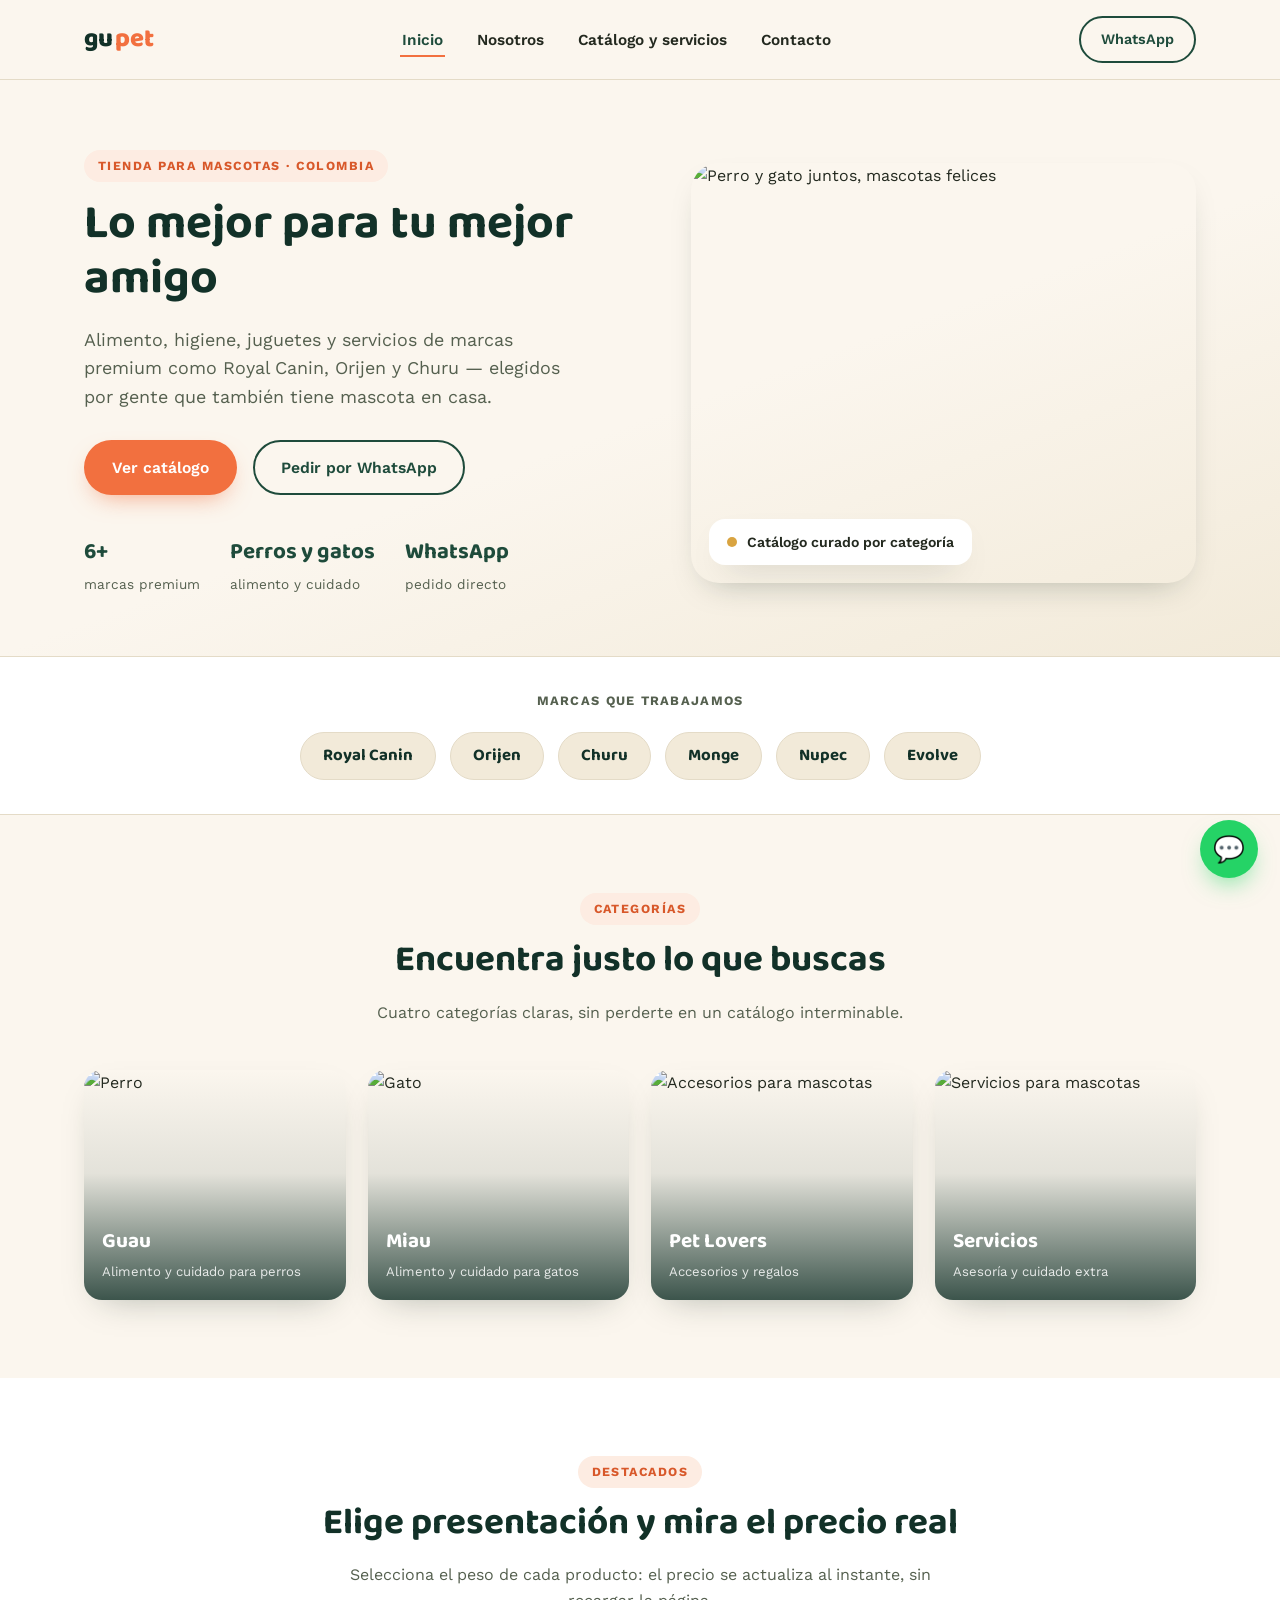
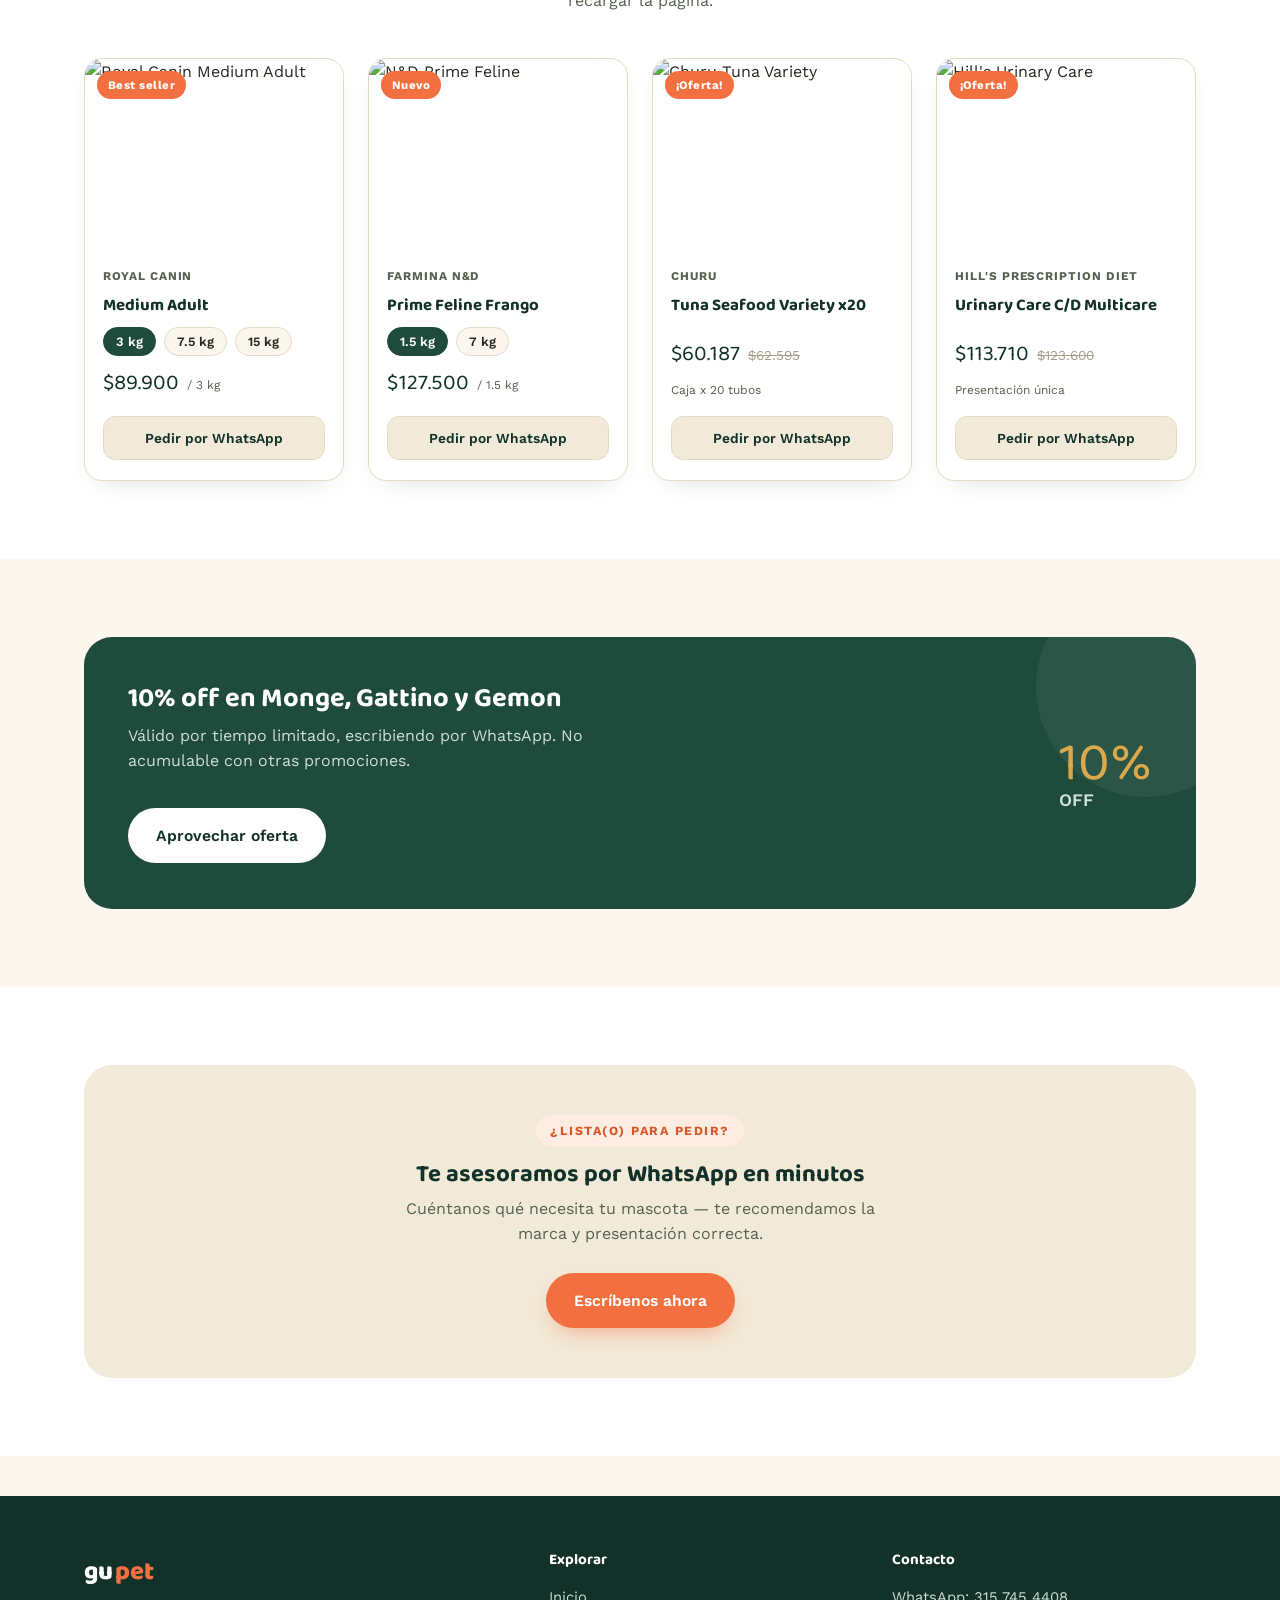
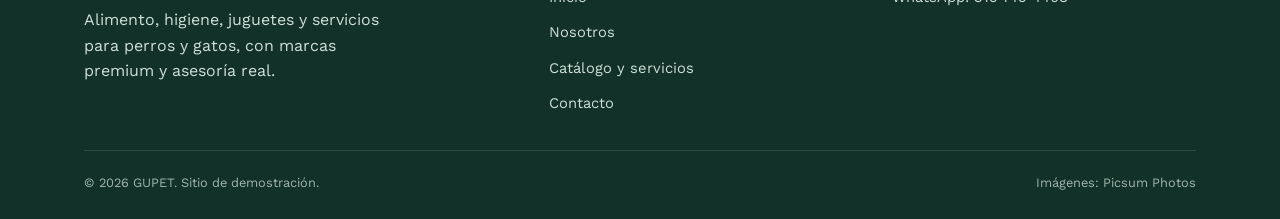
==== index.html @ 74e85d33 "Add GUPET redesign demo site Static HTML/CSS/JS demo showing a proposed redesign: working price/weig" ====
<!DOCTYPE html>
<html lang="es">
<head>
<meta charset="UTF-8">
<meta name="viewport" content="width=device-width, initial-scale=1.0">
<title>GUPET — Todo para tu mascota, bien elegido</title>
<meta name="description" content="GUPET: alimento, higiene, juguetes y servicios para perros y gatos en Colombia. Marcas premium, catálogo curado y atención por WhatsApp.">
<link rel="stylesheet" href="style.css">
</head>
<body>

<header class="site-header">
  <div class="container header-inner">
    <a href="index.html" class="logo">gu<span>pet</span></a>
    <nav class="main-nav">
      <ul>
        <li><a href="index.html" class="active">Inicio</a></li>
        <li><a href="nosotros.html">Nosotros</a></li>
        <li><a href="servicios.html">Catálogo y servicios</a></li>
        <li><a href="contacto.html">Contacto</a></li>
      </ul>
    </nav>
    <div class="header-actions">
      <a href="https://wa.me/573157454408" class="btn btn-outline" target="_blank" rel="noopener">WhatsApp</a>
      <button class="menu-toggle" aria-label="Abrir menú"><span></span><span></span><span></span></button>
    </div>
  </div>
</header>

<section class="hero">
  <div class="container hero-inner">
    <div>
      <span class="eyebrow">Tienda para mascotas · Colombia</span>
      <h1>Lo mejor para tu mejor amigo</h1>
      <p class="lead">Alimento, higiene, juguetes y servicios de marcas premium como Royal Canin, Orijen y Churu — elegidos por gente que también tiene mascota en casa.</p>
      <div class="hero-actions">
        <a href="servicios.html" class="btn btn-primary">Ver catálogo</a>
        <a href="https://wa.me/573157454408" class="btn btn-outline" target="_blank" rel="noopener">Pedir por WhatsApp</a>
      </div>
      <div class="hero-stats">
        <div><strong>6+</strong><span>marcas premium</span></div>
        <div><strong>Perros y gatos</strong><span>alimento y cuidado</span></div>
        <div><strong>WhatsApp</strong><span>pedido directo</span></div>
      </div>
    </div>
    <div class="hero-media">
      <img src="https://picsum.photos/seed/gupet-hero/900/900" alt="Perro y gato juntos, mascotas felices">
      <div class="hero-badge"><span class="dot"></span> Catálogo curado por categoría</div>
    </div>
  </div>
</section>

<div class="brands-strip">
  <div class="container">
    <p>Marcas que trabajamos</p>
    <div class="brands-row">
      <span class="brand-chip">Royal Canin</span>
      <span class="brand-chip">Orijen</span>
      <span class="brand-chip">Churu</span>
      <span class="brand-chip">Monge</span>
      <span class="brand-chip">Nupec</span>
      <span class="brand-chip">Evolve</span>
    </div>
  </div>
</div>

<section>
  <div class="container">
    <div class="section-head">
      <span class="eyebrow">Categorías</span>
      <h2>Encuentra justo lo que buscas</h2>
      <p>Cuatro categorías claras, sin perderte en un catálogo interminable.</p>
    </div>
    <div class="category-grid">
      <a class="category-card" href="servicios.html">
        <img src="https://picsum.photos/seed/gupet-guau/500/600" alt="Perro">
        <div class="cat-label"><strong>Guau</strong><span>Alimento y cuidado para perros</span></div>
      </a>
      <a class="category-card" href="servicios.html">
        <img src="https://picsum.photos/seed/gupet-miau/500/601" alt="Gato">
        <div class="cat-label"><strong>Miau</strong><span>Alimento y cuidado para gatos</span></div>
      </a>
      <a class="category-card" href="servicios.html">
        <img src="https://picsum.photos/seed/gupet-lovers/500/602" alt="Accesorios para mascotas">
        <div class="cat-label"><strong>Pet Lovers</strong><span>Accesorios y regalos</span></div>
      </a>
      <a class="category-card" href="servicios.html">
        <img src="https://picsum.photos/seed/gupet-servicios/500/603" alt="Servicios para mascotas">
        <div class="cat-label"><strong>Servicios</strong><span>Asesoría y cuidado extra</span></div>
      </a>
    </div>
  </div>
</section>

<section style="background: var(--white);">
  <div class="container">
    <div class="section-head">
      <span class="eyebrow">Destacados</span>
      <h2>Elige presentación y mira el precio real</h2>
      <p>Selecciona el peso de cada producto: el precio se actualiza al instante, sin recargar la página.</p>
    </div>
    <div class="product-grid">

      <div class="product-card">
        <div class="product-media">
          <span class="product-tag">Best seller</span>
          <img src="https://picsum.photos/seed/gupet-rc/500/400" alt="Royal Canin Medium Adult">
        </div>
        <div class="product-body">
          <span class="product-brand">Royal Canin</span>
          <h3>Medium Adult</h3>
          <div class="weight-select">
            <button data-price="89900" data-unit="/ 3 kg" class="active">3 kg</button>
            <button data-price="169900" data-unit="/ 7.5 kg">7.5 kg</button>
            <button data-price="289900" data-unit="/ 15 kg">15 kg</button>
          </div>
          <div class="price-row">
            <span class="price">$89.900</span>
            <span class="price-unit">/ 3 kg</span>
          </div>
          <a class="product-cta" href="https://wa.me/573157454408" target="_blank" rel="noopener">Pedir por WhatsApp</a>
        </div>
      </div>

      <div class="product-card">
        <div class="product-media">
          <span class="product-tag">Nuevo</span>
          <img src="https://picsum.photos/seed/gupet-nd/500/401" alt="N&D Prime Feline">
        </div>
        <div class="product-body">
          <span class="product-brand">Farmina N&D</span>
          <h3>Prime Feline Frango</h3>
          <div class="weight-select">
            <button data-price="127500" data-unit="/ 1.5 kg" class="active">1.5 kg</button>
            <button data-price="437300" data-unit="/ 7 kg">7 kg</button>
          </div>
          <div class="price-row">
            <span class="price">$127.500</span>
            <span class="price-unit">/ 1.5 kg</span>
          </div>
          <a class="product-cta" href="https://wa.me/573157454408" target="_blank" rel="noopener">Pedir por WhatsApp</a>
        </div>
      </div>

      <div class="product-card">
        <div class="product-media">
          <span class="product-tag">¡Oferta!</span>
          <img src="https://picsum.photos/seed/gupet-churu/500/402" alt="Churu Tuna Variety">
        </div>
        <div class="product-body">
          <span class="product-brand">Churu</span>
          <h3>Tuna Seafood Variety x20</h3>
          <div class="price-row">
            <span class="price">$60.187</span>
            <span class="price-old">$62.595</span>
          </div>
          <span class="price-unit">Caja x 20 tubos</span>
          <a class="product-cta" href="https://wa.me/573157454408" target="_blank" rel="noopener">Pedir por WhatsApp</a>
        </div>
      </div>

      <div class="product-card">
        <div class="product-media">
          <span class="product-tag">¡Oferta!</span>
          <img src="https://picsum.photos/seed/gupet-hills/500/403" alt="Hill's Urinary Care">
        </div>
        <div class="product-body">
          <span class="product-brand">Hill's Prescription Diet</span>
          <h3>Urinary Care C/D Multicare</h3>
          <div class="price-row">
            <span class="price">$113.710</span>
            <span class="price-old">$123.600</span>
          </div>
          <span class="price-unit">Presentación única</span>
          <a class="product-cta" href="https://wa.me/573157454408" target="_blank" rel="noopener">Pedir por WhatsApp</a>
        </div>
      </div>

    </div>
  </div>
</section>

<section>
  <div class="container">
    <div class="offer-banner">
      <div>
        <h3>10% off en Monge, Gattino y Gemon</h3>
        <p>Válido por tiempo limitado, escribiendo por WhatsApp. No acumulable con otras promociones.</p>
        <a href="https://wa.me/573157454408" class="btn btn-light" target="_blank" rel="noopener" style="margin-top:18px;">Aprovechar oferta</a>
      </div>
      <div class="offer-pct">10%<span style="font-size:1.1rem; display:block; color:#cfe0d8; font-family:'Work Sans',sans-serif; font-weight:600;">OFF</span></div>
    </div>
  </div>
</section>

<section style="background: var(--white);">
  <div class="container">
    <div class="cta-band">
      <span class="eyebrow">¿Lista(o) para pedir?</span>
      <h2>Te asesoramos por WhatsApp en minutos</h2>
      <p>Cuéntanos qué necesita tu mascota — te recomendamos la marca y presentación correcta.</p>
      <a href="https://wa.me/573157454408" class="btn btn-primary" target="_blank" rel="noopener">Escríbenos ahora</a>
    </div>
  </div>
</section>

<footer class="site-footer">
  <div class="container">
    <div class="footer-grid">
      <div>
        <a href="index.html" class="logo">gu<span>pet</span></a>
        <p style="margin-top:14px; max-width:32ch; color:#cfe0d8;">Alimento, higiene, juguetes y servicios para perros y gatos, con marcas premium y asesoría real.</p>
      </div>
      <div>
        <h4>Explorar</h4>
        <ul>
          <li><a href="index.html">Inicio</a></li>
          <li><a href="nosotros.html">Nosotros</a></li>
          <li><a href="servicios.html">Catálogo y servicios</a></li>
          <li><a href="contacto.html">Contacto</a></li>
        </ul>
      </div>
      <div>
        <h4>Contacto</h4>
        <ul>
          <li><a href="https://wa.me/573157454408" target="_blank" rel="noopener">WhatsApp: 315 745 4408</a></li>
        </ul>
      </div>
    </div>
    <div class="footer-bottom">
      <span>© 2026 GUPET. Sitio de demostración.</span>
      <span>Imágenes: Picsum Photos</span>
    </div>
  </div>
</footer>

<a href="https://wa.me/573157454408" class="wa-float" target="_blank" rel="noopener" aria-label="Escribir por WhatsApp">💬</a>

<script src="script.js"></script>
</body>
</html>
---- style.css ----
/* GUPET — demo de rediseño
   Paleta: verde pino profundo + coral cálido sobre crema.
   Tipografía: Baloo 2 (titulares, redondeada y cercana) + Work Sans (texto). */

@import url('https://fonts.googleapis.com/css2?family=Baloo+2:wght@500;600;700;800&family=Work+Sans:wght@400;500;600;700&display=swap');

:root {
  --forest: #1e4b3b;
  --forest-dark: #123128;
  --forest-light: #2d6b52;
  --coral: #f2703f;
  --coral-dark: #d8582a;
  --cream: #fbf6ee;
  --cream-2: #f2ead9;
  --ink: #23291f;
  --ink-soft: #55604f;
  --gold: #d9a441;
  --line: #e4dbc7;
  --white: #ffffff;
  --radius: 18px;
  --shadow: 0 14px 34px -18px rgba(20, 40, 30, 0.35);
}

* { box-sizing: border-box; }

html { scroll-behavior: smooth; }

body {
  margin: 0;
  font-family: 'Work Sans', sans-serif;
  color: var(--ink);
  background: var(--cream);
  line-height: 1.6;
}

h1, h2, h3, h4 {
  font-family: 'Baloo 2', sans-serif;
  color: var(--forest-dark);
  margin: 0 0 .5em;
  line-height: 1.15;
}

p { margin: 0 0 1em; }

a { color: inherit; text-decoration: none; }

img { max-width: 100%; display: block; }

.container {
  width: 100%;
  max-width: 1160px;
  margin: 0 auto;
  padding: 0 24px;
}

.eyebrow {
  display: inline-block;
  font-family: 'Work Sans', sans-serif;
  font-weight: 700;
  font-size: .78rem;
  letter-spacing: .12em;
  text-transform: uppercase;
  color: var(--coral-dark);
  background: #fdece2;
  padding: 6px 14px;
  border-radius: 999px;
  margin-bottom: 14px;
}

/* ---------- Botones ---------- */
.btn {
  display: inline-flex;
  align-items: center;
  gap: 8px;
  font-family: 'Work Sans', sans-serif;
  font-weight: 600;
  font-size: .98rem;
  padding: 13px 26px;
  border-radius: 999px;
  border: 2px solid transparent;
  cursor: pointer;
  transition: transform .15s ease, box-shadow .15s ease, background .15s ease;
}

.btn-primary {
  background: var(--coral);
  color: var(--white);
  box-shadow: 0 10px 24px -10px rgba(242, 112, 63, .65);
}
.btn-primary:hover { background: var(--coral-dark); transform: translateY(-2px); }

.btn-outline {
  background: transparent;
  border-color: var(--forest);
  color: var(--forest);
}
.btn-outline:hover { background: var(--forest); color: var(--white); transform: translateY(-2px); }

.btn-light {
  background: var(--white);
  color: var(--forest-dark);
}
.btn-light:hover { transform: translateY(-2px); box-shadow: 0 10px 22px -12px rgba(0,0,0,.35); }

/* ---------- Header ---------- */
header.site-header {
  position: sticky;
  top: 0;
  z-index: 50;
  background: rgba(251, 246, 238, .92);
  backdrop-filter: blur(8px);
  border-bottom: 1px solid var(--line);
}

.header-inner {
  display: flex;
  align-items: center;
  justify-content: space-between;
  padding: 16px 24px;
}

.logo {
  font-family: 'Baloo 2', sans-serif;
  font-weight: 800;
  font-size: 1.6rem;
  color: var(--forest-dark);
  display: flex;
  align-items: baseline;
  gap: 2px;
}
.logo span { color: var(--coral); }

nav.main-nav ul {
  list-style: none;
  display: flex;
  gap: 30px;
  margin: 0;
  padding: 0;
}

nav.main-nav a {
  font-weight: 600;
  font-size: .96rem;
  color: var(--ink);
  padding: 6px 2px;
  border-bottom: 2px solid transparent;
  transition: border-color .15s ease, color .15s ease;
}
nav.main-nav a:hover,
nav.main-nav a.active {
  color: var(--forest);
  border-bottom-color: var(--coral);
}

.header-actions { display: flex; align-items: center; gap: 14px; }

.header-actions .btn { padding: 10px 20px; font-size: .9rem; }

.menu-toggle {
  display: none;
  flex-direction: column;
  gap: 5px;
  background: none;
  border: none;
  cursor: pointer;
  padding: 6px;
}
.menu-toggle span {
  width: 26px;
  height: 3px;
  background: var(--forest-dark);
  border-radius: 3px;
}

/* ---------- Hero ---------- */
.hero {
  padding: 70px 0 60px;
  background: linear-gradient(160deg, var(--cream) 55%, var(--cream-2) 100%);
  overflow: hidden;
}
.hero-inner {
  display: grid;
  grid-template-columns: 1.05fr .95fr;
  gap: 48px;
  align-items: center;
}
.hero h1 {
  font-size: clamp(2.1rem, 4vw, 3rem);
  margin-bottom: .4em;
}
.hero p.lead {
  font-size: 1.12rem;
  color: var(--ink-soft);
  max-width: 46ch;
}
.hero-actions { display: flex; gap: 16px; flex-wrap: wrap; margin-top: 28px; }

.hero-stats {
  display: flex;
  gap: 30px;
  margin-top: 40px;
  flex-wrap: wrap;
}
.hero-stats div strong {
  display: block;
  font-family: 'Baloo 2', sans-serif;
  font-size: 1.4rem;
  color: var(--forest);
}
.hero-stats div span { font-size: .85rem; color: var(--ink-soft); }

.hero-media {
  position: relative;
  border-radius: 28px;
  overflow: hidden;
  box-shadow: var(--shadow);
}
.hero-media img { width: 100%; height: 420px; object-fit: cover; }
.hero-badge {
  position: absolute;
  bottom: 18px;
  left: 18px;
  background: var(--white);
  border-radius: 16px;
  padding: 12px 18px;
  box-shadow: var(--shadow);
  display: flex;
  align-items: center;
  gap: 10px;
  font-weight: 600;
  font-size: .88rem;
}
.hero-badge .dot { width: 10px; height: 10px; border-radius: 50%; background: var(--gold); }

/* ---------- Marcas ---------- */
.brands-strip { padding: 34px 0; border-top: 1px solid var(--line); border-bottom: 1px solid var(--line); background: var(--white); }
.brands-strip p { text-align: center; font-size: .8rem; letter-spacing: .1em; text-transform: uppercase; color: var(--ink-soft); font-weight: 700; margin-bottom: 20px; }
.brands-row {
  display: flex;
  flex-wrap: wrap;
  justify-content: center;
  gap: 14px;
}
.brand-chip {
  font-family: 'Baloo 2', sans-serif;
  font-weight: 700;
  font-size: 1.05rem;
  color: var(--forest-dark);
  background: var(--cream-2);
  padding: 10px 22px;
  border-radius: 999px;
  border: 1px solid var(--line);
}

/* ---------- Secciones generales ---------- */
section { padding: 78px 0; }
.section-head { text-align: center; max-width: 640px; margin: 0 auto 44px; }
.section-head h2 { font-size: clamp(1.7rem, 3vw, 2.3rem); }
.section-head p { color: var(--ink-soft); }

/* ---------- Categorías ---------- */
.category-grid {
  display: grid;
  grid-template-columns: repeat(4, 1fr);
  gap: 22px;
}
.category-card {
  position: relative;
  border-radius: var(--radius);
  overflow: hidden;
  height: 230px;
  box-shadow: var(--shadow);
}
.category-card img { width: 100%; height: 100%; object-fit: cover; transition: transform .4s ease; }
.category-card:hover img { transform: scale(1.06); }
.category-card::after {
  content: '';
  position: absolute; inset: 0;
  background: linear-gradient(0deg, rgba(18,49,40,.82) 0%, rgba(18,49,40,.1) 55%, rgba(18,49,40,0) 100%);
}
.category-card .cat-label {
  position: absolute; left: 18px; bottom: 16px; z-index: 2;
  color: var(--white);
}
.category-card .cat-label strong {
  font-family: 'Baloo 2', sans-serif;
  font-size: 1.3rem;
  display: block;
}
.category-card .cat-label span { font-size: .82rem; opacity: .85; }

/* ---------- Productos ---------- */
.product-grid {
  display: grid;
  grid-template-columns: repeat(4, 1fr);
  gap: 24px;
}
.product-card {
  background: var(--white);
  border-radius: var(--radius);
  overflow: hidden;
  box-shadow: 0 10px 26px -18px rgba(20,40,30,.3);
  border: 1px solid var(--line);
  display: flex;
  flex-direction: column;
}
.product-media { position: relative; height: 190px; }
.product-media img { width: 100%; height: 100%; object-fit: cover; }
.product-tag {
  position: absolute; top: 12px; left: 12px;
  background: var(--coral); color: var(--white);
  font-size: .72rem; font-weight: 700; letter-spacing: .04em;
  padding: 5px 11px; border-radius: 999px;
}
.product-body { padding: 18px 18px 20px; display: flex; flex-direction: column; gap: 10px; flex: 1; }
.product-brand { font-size: .74rem; text-transform: uppercase; letter-spacing: .08em; color: var(--ink-soft); font-weight: 700; }
.product-body h3 { font-size: 1.05rem; margin: 0; }

.weight-select { display: flex; gap: 8px; flex-wrap: wrap; margin-top: 2px; }
.weight-select button {
  font-family: 'Work Sans', sans-serif;
  font-size: .8rem;
  font-weight: 600;
  padding: 6px 12px;
  border-radius: 999px;
  border: 1.5px solid var(--line);
  background: var(--cream);
  color: var(--ink);
  cursor: pointer;
  transition: all .15s ease;
}
.weight-select button.active,
.weight-select button:hover {
  border-color: var(--forest);
  background: var(--forest);
  color: var(--white);
}

.price-row { display: flex; align-items: baseline; gap: 8px; margin-top: auto; }
.price-row .price { font-family: 'Baloo 2', sans-serif; font-size: 1.35rem; color: var(--forest-dark); }
.price-row .price-old { font-size: .85rem; color: #a79f8c; text-decoration: line-through; }
.price-unit { font-size: .75rem; color: var(--ink-soft); }

.product-cta {
  margin-top: 6px;
  text-align: center;
  font-size: .86rem;
  font-weight: 600;
  padding: 10px;
  border-radius: 12px;
  background: var(--cream-2);
  color: var(--forest-dark);
  border: 1px solid var(--line);
  transition: background .15s ease;
}
.product-cta:hover { background: var(--forest); color: var(--white); }

/* ---------- Oferta banner ---------- */
.offer-banner {
  background: var(--forest);
  border-radius: 28px;
  color: var(--white);
  padding: 46px 44px;
  display: flex;
  align-items: center;
  justify-content: space-between;
  gap: 30px;
  flex-wrap: wrap;
  position: relative;
  overflow: hidden;
}
.offer-banner::before {
  content: '';
  position: absolute; right: -60px; top: -60px;
  width: 220px; height: 220px; border-radius: 50%;
  background: rgba(255,255,255,.06);
}
.offer-banner h3 { color: var(--white); font-size: 1.7rem; margin-bottom: .3em; }
.offer-banner p { color: #cfe0d8; max-width: 46ch; }
.offer-pct {
  font-family: 'Baloo 2', sans-serif;
  font-size: 3.4rem;
  color: var(--gold);
  line-height: 1;
}

/* ---------- Servicios / perks ---------- */
.perks-grid {
  display: grid;
  grid-template-columns: repeat(4, 1fr);
  gap: 22px;
}
.perk-card {
  background: var(--white);
  border: 1px solid var(--line);
  border-radius: var(--radius);
  padding: 26px 22px;
  text-align: left;
}
.perk-icon {
  width: 48px; height: 48px;
  border-radius: 14px;
  background: var(--cream-2);
  display: flex; align-items: center; justify-content: center;
  font-size: 1.35rem;
  margin-bottom: 14px;
}
.perk-card h3 { font-size: 1.05rem; margin-bottom: 6px; }
.perk-card p { font-size: .92rem; color: var(--ink-soft); margin: 0; }

/* ---------- CTA final ---------- */
.cta-band {
  background: var(--cream-2);
  border-radius: 28px;
  padding: 50px 44px;
  text-align: center;
}
.cta-band h2 { margin-bottom: .3em; }
.cta-band p { color: var(--ink-soft); max-width: 50ch; margin: 0 auto 26px; }

/* ---------- Footer ---------- */
footer.site-footer {
  background: var(--forest-dark);
  color: #cfe0d8;
  padding: 56px 0 26px;
  margin-top: 40px;
}
.footer-grid {
  display: grid;
  grid-template-columns: 1.4fr 1fr 1fr;
  gap: 40px;
  padding-bottom: 34px;
  border-bottom: 1px solid rgba(255,255,255,.12);
}
.footer-grid .logo { color: var(--white); }
.footer-grid .logo span { color: var(--coral); }
footer h4 { color: var(--white); font-size: .95rem; margin-bottom: 14px; }
footer ul { list-style: none; margin: 0; padding: 0; display: flex; flex-direction: column; gap: 10px; }
footer a { font-size: .92rem; color: #cfe0d8; }
footer a:hover { color: var(--white); }
.footer-bottom {
  padding-top: 22px;
  display: flex;
  justify-content: space-between;
  flex-wrap: wrap;
  gap: 10px;
  font-size: .8rem;
  color: #9fb6ac;
}

/* ---------- WhatsApp flotante ---------- */
.wa-float {
  position: fixed;
  bottom: 22px;
  right: 22px;
  z-index: 60;
  background: #25d366;
  color: var(--white);
  width: 58px; height: 58px;
  border-radius: 50%;
  display: flex; align-items: center; justify-content: center;
  box-shadow: 0 12px 24px -8px rgba(37,211,102,.6);
  font-size: 1.6rem;
  transition: transform .15s ease;
}
.wa-float:hover { transform: scale(1.08); }

/* ---------- Paginas internas (nosotros / servicios / contacto) ---------- */
.page-hero {
  padding: 56px 0 46px;
  background: var(--cream-2);
  text-align: center;
}
.page-hero h1 { font-size: clamp(2rem, 4vw, 2.7rem); }
.page-hero p { color: var(--ink-soft); max-width: 52ch; margin: 0 auto; }

.split {
  display: grid;
  grid-template-columns: 1fr 1fr;
  gap: 50px;
  align-items: center;
}
.split img { border-radius: 24px; box-shadow: var(--shadow); height: 380px; width: 100%; object-fit: cover; }

.values-grid {
  display: grid;
  grid-template-columns: repeat(4, 1fr);
  gap: 22px;
}
.value-card { text-align: center; padding: 10px; }
.value-card .perk-icon { margin: 0 auto 14px; }

.contact-wrap {
  display: grid;
  grid-template-columns: 1fr 1fr;
  gap: 40px;
}
.contact-card {
  background: var(--white);
  border: 1px solid var(--line);
  border-radius: var(--radius);
  padding: 34px;
}
.contact-card h3 { margin-bottom: 8px; }
.wa-cta {
  display: flex;
  align-items: center;
  gap: 16px;
  background: var(--forest);
  color: var(--white);
  border-radius: 16px;
  padding: 20px 22px;
  margin-top: 18px;
}
.wa-cta .wa-icon {
  width: 46px; height: 46px; border-radius: 50%;
  background: #25d366;
  display: flex; align-items: center; justify-content: center;
  font-size: 1.4rem; flex-shrink: 0;
}
.wa-cta strong { display: block; font-size: 1.02rem; }
.wa-cta span { font-size: .85rem; opacity: .85; }
.wa-cta .btn { margin-left: auto; flex-shrink: 0; }

.hours-list { list-style: none; margin: 18px 0 0; padding: 0; }
.hours-list li {
  display: flex; justify-content: space-between;
  padding: 10px 0; border-bottom: 1px solid var(--line);
  font-size: .92rem;
}
.hours-list li:last-child { border-bottom: none; }

.note-box {
  background: var(--cream-2);
  border: 1px dashed var(--line);
  border-radius: 14px;
  padding: 16px 18px;
  font-size: .88rem;
  color: var(--ink-soft);
}

/* ---------- Comparativa (nosotros) ---------- */
.compare-table {
  width: 100%;
  border-collapse: collapse;
  background: var(--white);
  border-radius: var(--radius);
  overflow: hidden;
  box-shadow: var(--shadow);
}
.compare-table th, .compare-table td {
  padding: 16px 20px;
  text-align: left;
  border-bottom: 1px solid var(--line);
  font-size: .94rem;
}
.compare-table th { font-family: 'Baloo 2', sans-serif; background: var(--cream-2); }
.compare-table td.yes { color: var(--forest); font-weight: 700; }
.compare-table td.no { color: #b5573a; }
.compare-table tr:last-child td { border-bottom: none; }

/* ---------- Responsive ---------- */
@media (max-width: 980px) {
  .hero-inner, .split { grid-template-columns: 1fr; }
  .hero-media img { height: 320px; }
  .category-grid, .product-grid, .perks-grid, .values-grid { grid-template-columns: repeat(2, 1fr); }
  .footer-grid { grid-template-columns: 1fr 1fr; }
  .contact-wrap { grid-template-columns: 1fr; }
}

@media (max-width: 720px) {
  nav.main-nav {
    position: absolute;
    top: 100%; left: 0; right: 0;
    background: var(--cream);
    border-bottom: 1px solid var(--line);
    padding: 10px 24px 20px;
    display: none;
  }
  nav.main-nav.open { display: block; }
  nav.main-nav ul { flex-direction: column; gap: 4px; }
  nav.main-nav a { display: block; padding: 10px 0; }
  .menu-toggle { display: flex; }
  .header-actions .btn-outline { display: none; }
  .category-grid, .product-grid, .perks-grid, .values-grid, .footer-grid { grid-template-columns: 1fr; }
  .offer-banner { flex-direction: column; text-align: center; }
  section { padding: 56px 0; }
  .compare-table { font-size: .82rem; }
  .compare-table th, .compare-table td { padding: 12px; }
}
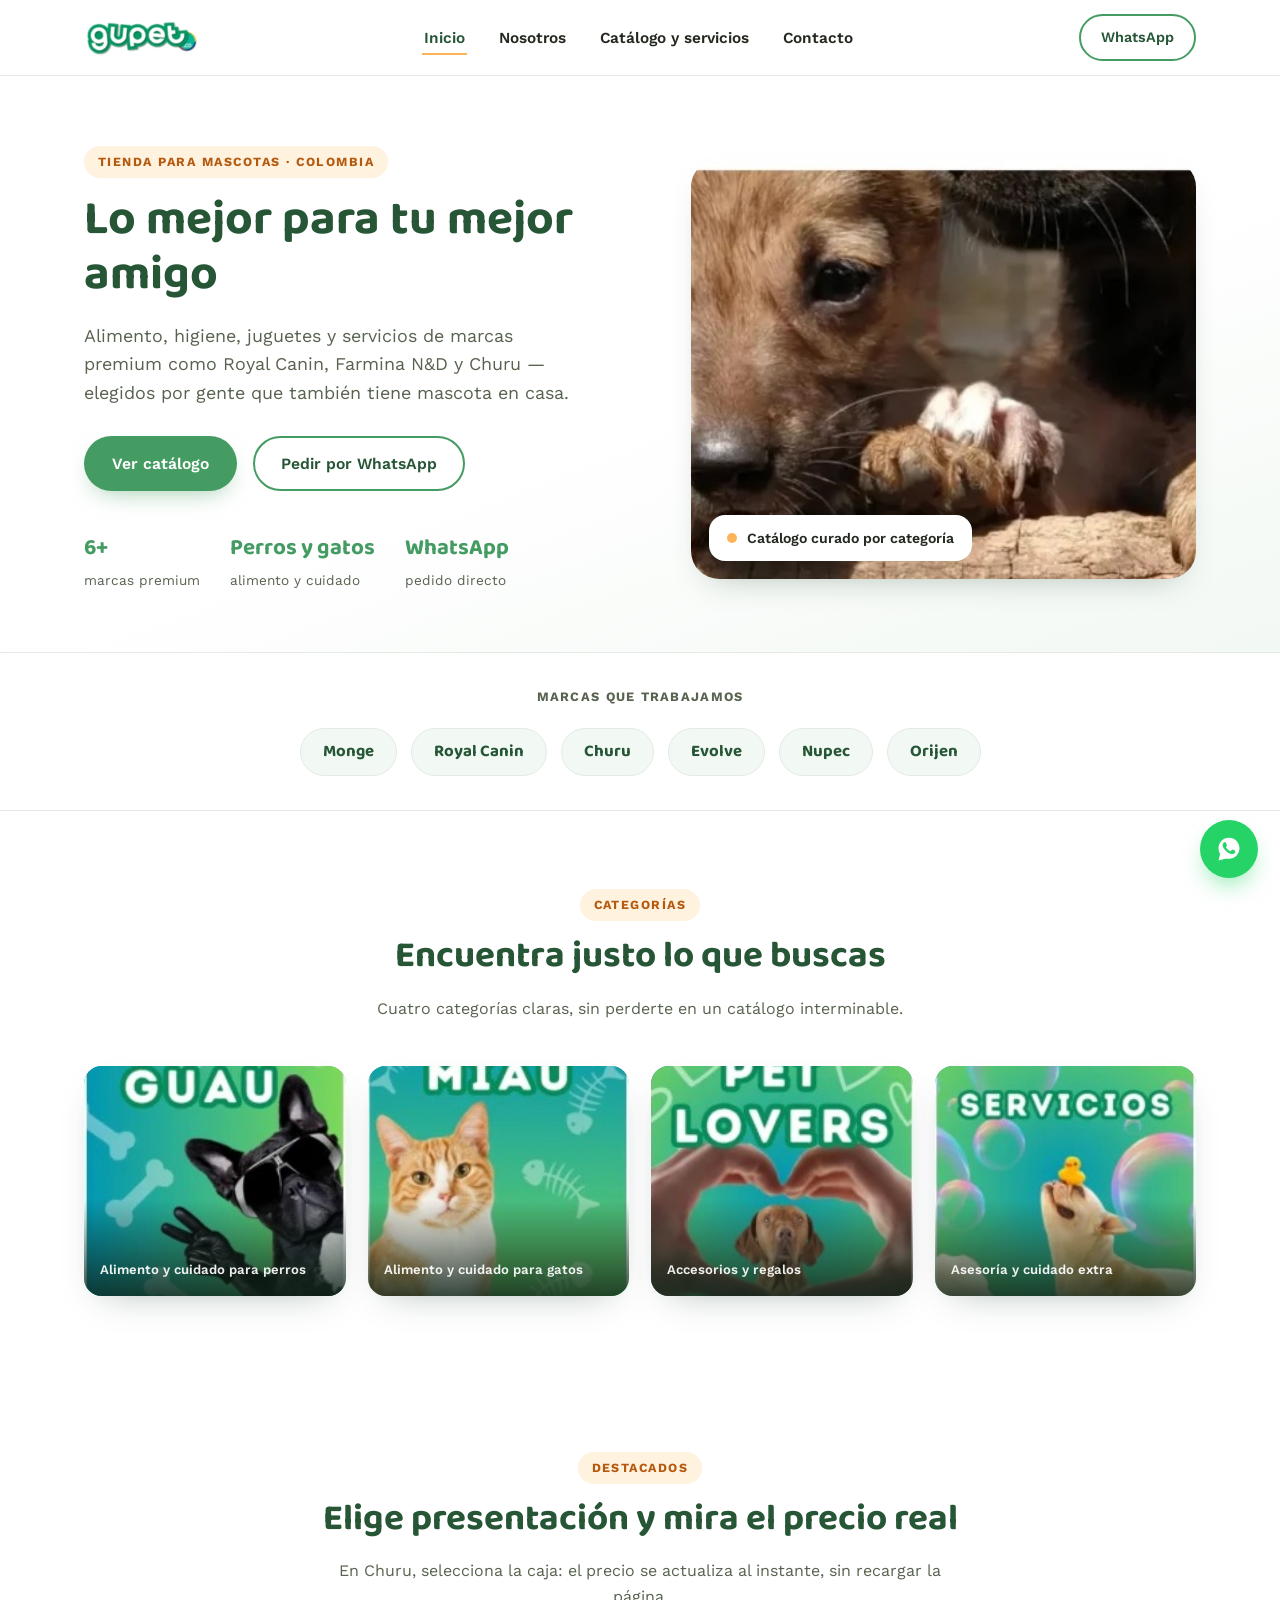
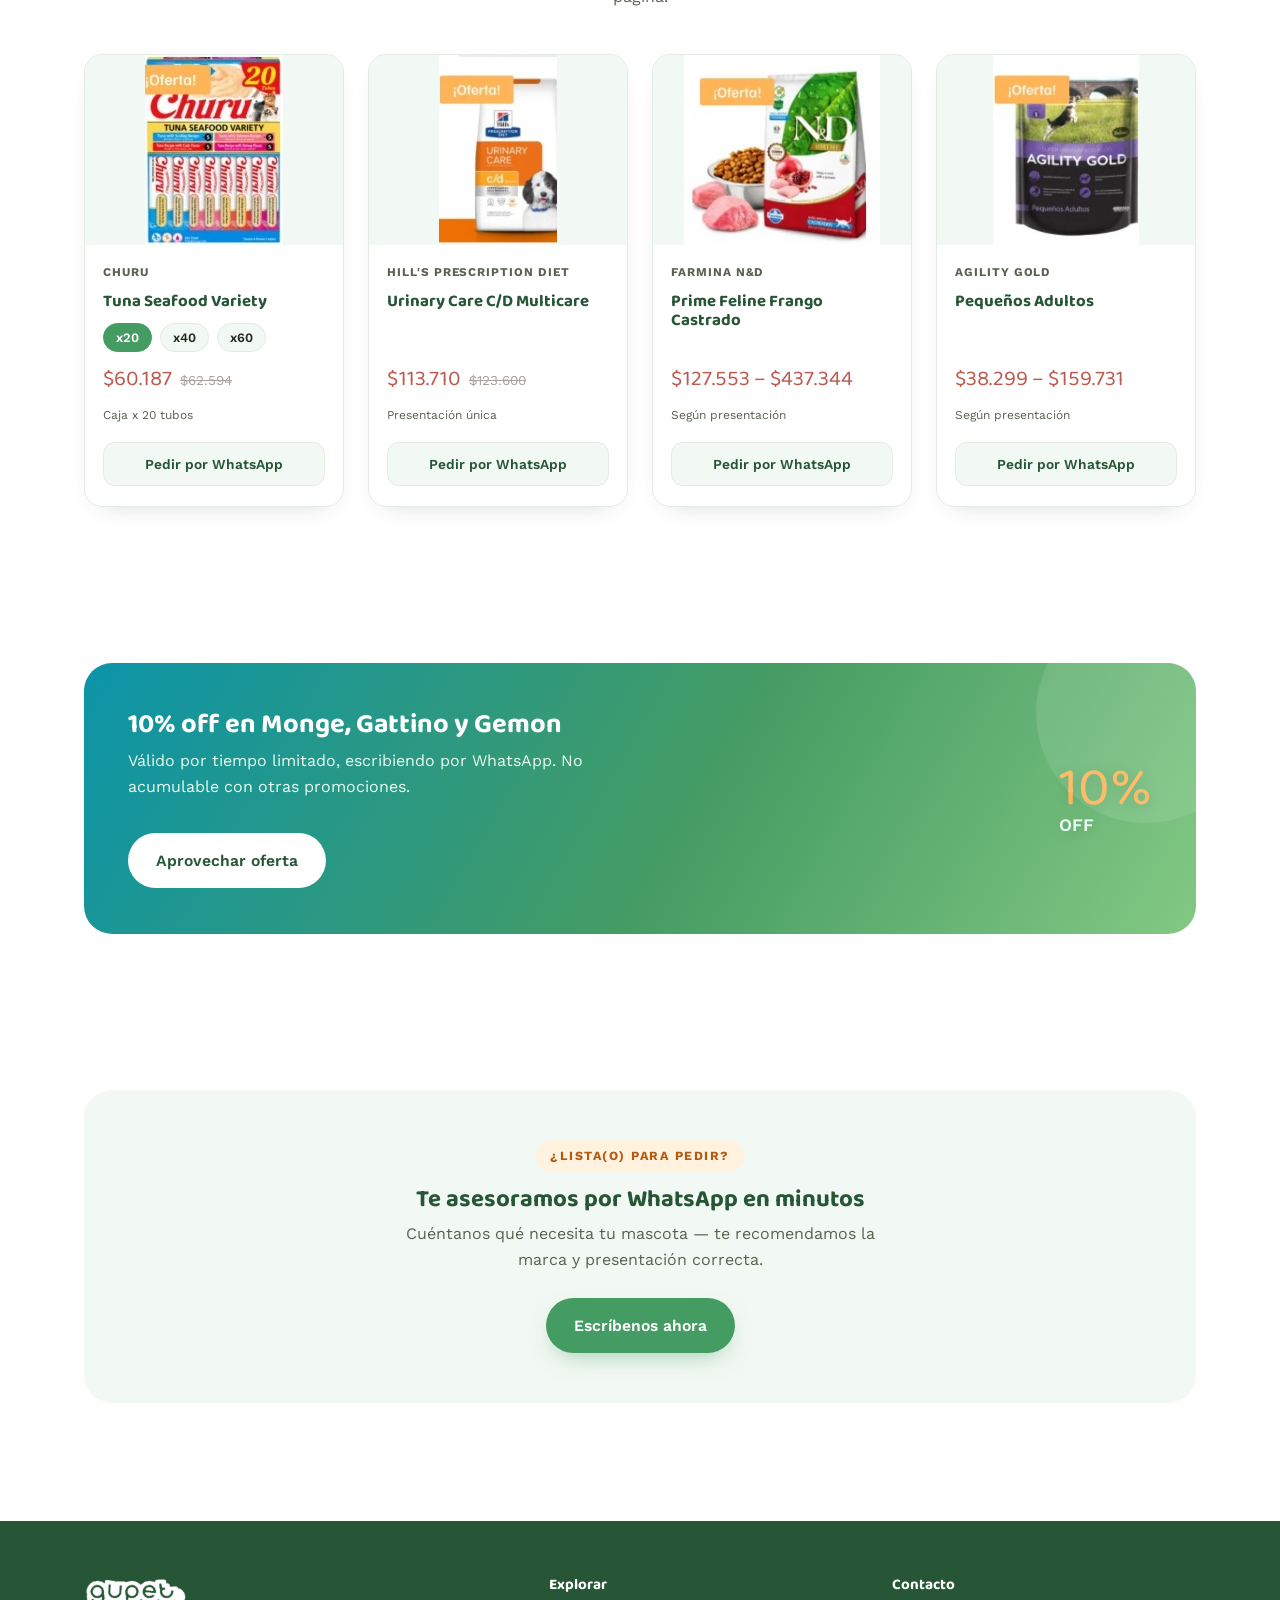
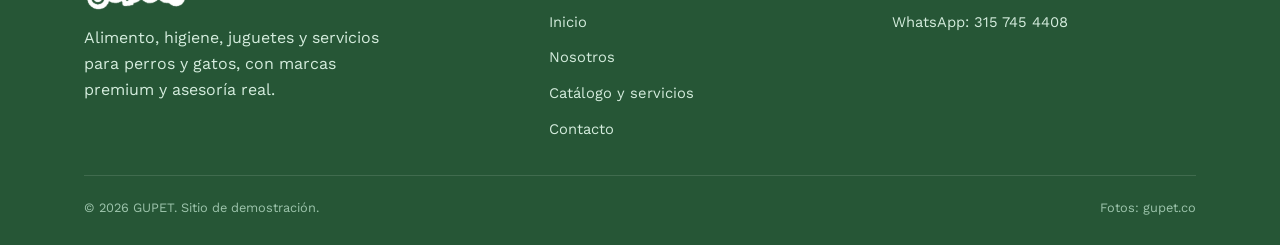
==== commit 034f1bb7: "Usar colores, logo y fotos reales de la marca GUPET Reemplaza la paleta inventada y las fotos de sto" ====
--- a/index.html
+++ b/index.html
@@ -11,7 +11,7 @@
 
 <header class="site-header">
   <div class="container header-inner">
-    <a href="index.html" class="logo">gu<span>pet</span></a>
+    <a href="index.html" class="logo"><img src="img/logo.png" alt="GUPET"></a>
     <nav class="main-nav">
       <ul>
         <li><a href="index.html" class="active">Inicio</a></li>
@@ -32,7 +32,7 @@
     <div>
       <span class="eyebrow">Tienda para mascotas · Colombia</span>
       <h1>Lo mejor para tu mejor amigo</h1>
-      <p class="lead">Alimento, higiene, juguetes y servicios de marcas premium como Royal Canin, Orijen y Churu — elegidos por gente que también tiene mascota en casa.</p>
+      <p class="lead">Alimento, higiene, juguetes y servicios de marcas premium como Royal Canin, Farmina N&amp;D y Churu — elegidos por gente que también tiene mascota en casa.</p>
       <div class="hero-actions">
         <a href="servicios.html" class="btn btn-primary">Ver catálogo</a>
         <a href="https://wa.me/573157454408" class="btn btn-outline" target="_blank" rel="noopener">Pedir por WhatsApp</a>
@@ -44,7 +44,7 @@
       </div>
     </div>
     <div class="hero-media">
-      <img src="https://picsum.photos/seed/gupet-hero/900/900" alt="Perro y gato juntos, mascotas felices">
+      <img src="img/hero-puppy.jpg" alt="Cachorro esperando su alimento GUPET">
       <div class="hero-badge"><span class="dot"></span> Catálogo curado por categoría</div>
     </div>
   </div>
@@ -54,12 +54,12 @@
   <div class="container">
     <p>Marcas que trabajamos</p>
     <div class="brands-row">
+      <span class="brand-chip">Monge</span>
       <span class="brand-chip">Royal Canin</span>
+      <span class="brand-chip">Churu</span>
+      <span class="brand-chip">Evolve</span>
+      <span class="brand-chip">Nupec</span>
       <span class="brand-chip">Orijen</span>
-      <span class="brand-chip">Churu</span>
-      <span class="brand-chip">Monge</span>
-      <span class="brand-chip">Nupec</span>
-      <span class="brand-chip">Evolve</span>
     </div>
   </div>
 </div>
@@ -73,20 +73,20 @@
     </div>
     <div class="category-grid">
       <a class="category-card" href="servicios.html">
-        <img src="https://picsum.photos/seed/gupet-guau/500/600" alt="Perro">
-        <div class="cat-label"><strong>Guau</strong><span>Alimento y cuidado para perros</span></div>
-      </a>
-      <a class="category-card" href="servicios.html">
-        <img src="https://picsum.photos/seed/gupet-miau/500/601" alt="Gato">
-        <div class="cat-label"><strong>Miau</strong><span>Alimento y cuidado para gatos</span></div>
-      </a>
-      <a class="category-card" href="servicios.html">
-        <img src="https://picsum.photos/seed/gupet-lovers/500/602" alt="Accesorios para mascotas">
-        <div class="cat-label"><strong>Pet Lovers</strong><span>Accesorios y regalos</span></div>
-      </a>
-      <a class="category-card" href="servicios.html">
-        <img src="https://picsum.photos/seed/gupet-servicios/500/603" alt="Servicios para mascotas">
-        <div class="cat-label"><strong>Servicios</strong><span>Asesoría y cuidado extra</span></div>
+        <img src="img/cat-guau.jpg" alt="Guau: alimento y cuidado para perros">
+        <div class="cat-label"><span>Alimento y cuidado para perros</span></div>
+      </a>
+      <a class="category-card" href="servicios.html">
+        <img src="img/cat-miau.jpg" alt="Miau: alimento y cuidado para gatos">
+        <div class="cat-label"><span>Alimento y cuidado para gatos</span></div>
+      </a>
+      <a class="category-card" href="servicios.html">
+        <img src="img/cat-petlovers.jpg" alt="Pet Lovers: accesorios y regalos">
+        <div class="cat-label"><span>Accesorios y regalos</span></div>
+      </a>
+      <a class="category-card" href="servicios.html">
+        <img src="img/cat-servicios.jpg" alt="Servicios: asesoría y cuidado extra">
+        <div class="cat-label"><span>Asesoría y cuidado extra</span></div>
       </a>
     </div>
   </div>
@@ -97,62 +97,25 @@
     <div class="section-head">
       <span class="eyebrow">Destacados</span>
       <h2>Elige presentación y mira el precio real</h2>
-      <p>Selecciona el peso de cada producto: el precio se actualiza al instante, sin recargar la página.</p>
+      <p>En Churu, selecciona la caja: el precio se actualiza al instante, sin recargar la página.</p>
     </div>
     <div class="product-grid">
 
       <div class="product-card">
         <div class="product-media">
-          <span class="product-tag">Best seller</span>
-          <img src="https://picsum.photos/seed/gupet-rc/500/400" alt="Royal Canin Medium Adult">
-        </div>
-        <div class="product-body">
-          <span class="product-brand">Royal Canin</span>
-          <h3>Medium Adult</h3>
+          <img src="img/prod-churu.jpg" alt="Churu Tuna Seafood Variety">
+        </div>
+        <div class="product-body">
+          <span class="product-brand">Churu</span>
+          <h3>Tuna Seafood Variety</h3>
           <div class="weight-select">
-            <button data-price="89900" data-unit="/ 3 kg" class="active">3 kg</button>
-            <button data-price="169900" data-unit="/ 7.5 kg">7.5 kg</button>
-            <button data-price="289900" data-unit="/ 15 kg">15 kg</button>
-          </div>
-          <div class="price-row">
-            <span class="price">$89.900</span>
-            <span class="price-unit">/ 3 kg</span>
-          </div>
-          <a class="product-cta" href="https://wa.me/573157454408" target="_blank" rel="noopener">Pedir por WhatsApp</a>
-        </div>
-      </div>
-
-      <div class="product-card">
-        <div class="product-media">
-          <span class="product-tag">Nuevo</span>
-          <img src="https://picsum.photos/seed/gupet-nd/500/401" alt="N&D Prime Feline">
-        </div>
-        <div class="product-body">
-          <span class="product-brand">Farmina N&D</span>
-          <h3>Prime Feline Frango</h3>
-          <div class="weight-select">
-            <button data-price="127500" data-unit="/ 1.5 kg" class="active">1.5 kg</button>
-            <button data-price="437300" data-unit="/ 7 kg">7 kg</button>
-          </div>
-          <div class="price-row">
-            <span class="price">$127.500</span>
-            <span class="price-unit">/ 1.5 kg</span>
-          </div>
-          <a class="product-cta" href="https://wa.me/573157454408" target="_blank" rel="noopener">Pedir por WhatsApp</a>
-        </div>
-      </div>
-
-      <div class="product-card">
-        <div class="product-media">
-          <span class="product-tag">¡Oferta!</span>
-          <img src="https://picsum.photos/seed/gupet-churu/500/402" alt="Churu Tuna Variety">
-        </div>
-        <div class="product-body">
-          <span class="product-brand">Churu</span>
-          <h3>Tuna Seafood Variety x20</h3>
+            <button data-price="60187" data-old="62594" data-unit="Caja x 20 tubos" class="active">x20</button>
+            <button data-price="117062" data-old="121745" data-unit="Caja x 40 tubos">x40</button>
+            <button data-price="160125" data-old="166530" data-unit="Caja x 60 tubos">x60</button>
+          </div>
           <div class="price-row">
             <span class="price">$60.187</span>
-            <span class="price-old">$62.595</span>
+            <span class="price-old">$62.594</span>
           </div>
           <span class="price-unit">Caja x 20 tubos</span>
           <a class="product-cta" href="https://wa.me/573157454408" target="_blank" rel="noopener">Pedir por WhatsApp</a>
@@ -161,8 +124,7 @@
 
       <div class="product-card">
         <div class="product-media">
-          <span class="product-tag">¡Oferta!</span>
-          <img src="https://picsum.photos/seed/gupet-hills/500/403" alt="Hill's Urinary Care">
+          <img src="img/prod-hills.jpg" alt="Hill's Prescription Diet Urinary Care C/D">
         </div>
         <div class="product-body">
           <span class="product-brand">Hill's Prescription Diet</span>
@@ -172,6 +134,36 @@
             <span class="price-old">$123.600</span>
           </div>
           <span class="price-unit">Presentación única</span>
+          <a class="product-cta" href="https://wa.me/573157454408" target="_blank" rel="noopener">Pedir por WhatsApp</a>
+        </div>
+      </div>
+
+      <div class="product-card">
+        <div class="product-media">
+          <img src="img/prod-nd.jpg" alt="N&D Prime Feline Frango">
+        </div>
+        <div class="product-body">
+          <span class="product-brand">Farmina N&amp;D</span>
+          <h3>Prime Feline Frango Castrado</h3>
+          <div class="price-row">
+            <span class="price">$127.553 – $437.344</span>
+          </div>
+          <span class="price-unit">Según presentación</span>
+          <a class="product-cta" href="https://wa.me/573157454408" target="_blank" rel="noopener">Pedir por WhatsApp</a>
+        </div>
+      </div>
+
+      <div class="product-card">
+        <div class="product-media">
+          <img src="img/prod-agility.jpg" alt="Agility Gold Pequeños Adultos">
+        </div>
+        <div class="product-body">
+          <span class="product-brand">Agility Gold</span>
+          <h3>Pequeños Adultos</h3>
+          <div class="price-row">
+            <span class="price">$38.299 – $159.731</span>
+          </div>
+          <span class="price-unit">Según presentación</span>
           <a class="product-cta" href="https://wa.me/573157454408" target="_blank" rel="noopener">Pedir por WhatsApp</a>
         </div>
       </div>
@@ -188,7 +180,7 @@
         <p>Válido por tiempo limitado, escribiendo por WhatsApp. No acumulable con otras promociones.</p>
         <a href="https://wa.me/573157454408" class="btn btn-light" target="_blank" rel="noopener" style="margin-top:18px;">Aprovechar oferta</a>
       </div>
-      <div class="offer-pct">10%<span style="font-size:1.1rem; display:block; color:#cfe0d8; font-family:'Work Sans',sans-serif; font-weight:600;">OFF</span></div>
+      <div class="offer-pct">10%<span style="font-size:1.1rem; display:block; color:#eafff2; font-family:'Work Sans',sans-serif; font-weight:600;">OFF</span></div>
     </div>
   </div>
 </section>
@@ -208,8 +200,8 @@
   <div class="container">
     <div class="footer-grid">
       <div>
-        <a href="index.html" class="logo">gu<span>pet</span></a>
-        <p style="margin-top:14px; max-width:32ch; color:#cfe0d8;">Alimento, higiene, juguetes y servicios para perros y gatos, con marcas premium y asesoría real.</p>
+        <a href="index.html" class="logo"><img src="img/logo-white.png" alt="GUPET"></a>
+        <p style="margin-top:14px; max-width:32ch; color:#d4ecdd;">Alimento, higiene, juguetes y servicios para perros y gatos, con marcas premium y asesoría real.</p>
       </div>
       <div>
         <h4>Explorar</h4>
@@ -229,12 +221,14 @@
     </div>
     <div class="footer-bottom">
       <span>© 2026 GUPET. Sitio de demostración.</span>
-      <span>Imágenes: Picsum Photos</span>
+      <span>Fotos: gupet.co</span>
     </div>
   </div>
 </footer>
 
-<a href="https://wa.me/573157454408" class="wa-float" target="_blank" rel="noopener" aria-label="Escribir por WhatsApp">💬</a>
+<a href="https://wa.me/573157454408" class="wa-float" target="_blank" rel="noopener" aria-label="Escribir por WhatsApp">
+  <svg viewBox="0 0 32 32" fill="currentColor" aria-hidden="true"><path d="M16.001 3C9.373 3 4 8.373 4 15c0 2.386.7 4.607 1.907 6.474L4 29l7.72-1.867A11.94 11.94 0 0 0 16.001 27C22.629 27 28 21.627 28 15S22.629 3 16.001 3Zm6.994 16.96c-.297.837-1.47 1.53-2.404 1.727-.638.135-1.47.242-4.273-.917-3.586-1.482-5.892-5.127-6.073-5.363-.174-.235-1.454-1.937-1.454-3.696 0-1.759.918-2.622 1.243-2.982.325-.36.71-.45.946-.45.236 0 .473.002.68.012.218.01.51-.083.798.61.297.71 1.007 2.469 1.095 2.65.089.18.148.393.03.628-.118.236-.178.383-.354.59-.177.207-.371.462-.53.62-.176.176-.36.368-.155.72.207.353.92 1.517 1.976 2.457 1.357 1.21 2.5 1.585 2.853 1.762.353.176.56.147.766-.089.207-.235.887-1.033 1.124-1.387.236-.353.472-.294.797-.176.324.117 2.062.973 2.416 1.15.353.177.588.265.677.412.089.147.089.85-.208 1.687Z"/></svg>
+</a>
 
 <script src="script.js"></script>
 </body>
--- a/style.css
+++ b/style.css
@@ -1,24 +1,28 @@
 /* GUPET — demo de rediseño
-   Paleta: verde pino profundo + coral cálido sobre crema.
+   Paleta tomada de la marca real: verde #459c63 (header/nav), degradé
+   teal→lima de las tarjetas de categoría, ámbar de "¡Oferta!" y rojo de precio.
    Tipografía: Baloo 2 (titulares, redondeada y cercana) + Work Sans (texto). */
 
 @import url('https://fonts.googleapis.com/css2?family=Baloo+2:wght@500;600;700;800&family=Work+Sans:wght@400;500;600;700&display=swap');
 
 :root {
-  --forest: #1e4b3b;
-  --forest-dark: #123128;
-  --forest-light: #2d6b52;
-  --coral: #f2703f;
-  --coral-dark: #d8582a;
-  --cream: #fbf6ee;
-  --cream-2: #f2ead9;
+  --green: #459c63;
+  --green-deep: #265636;
+  --green-light: #60b97f;
+  --teal: #0b94a8;
+  --lime: #ace699;
+  --amber: #ffb457;
+  --amber-dark: #b5590f;
+  --price: #bd5a50;
+  --price-dark: #9c443b;
+  --cream: #ffffff;
+  --cream-2: #f2f8f3;
   --ink: #23291f;
-  --ink-soft: #55604f;
-  --gold: #d9a441;
-  --line: #e4dbc7;
+  --ink-soft: #57624f;
+  --line: #e3ebe4;
   --white: #ffffff;
   --radius: 18px;
-  --shadow: 0 14px 34px -18px rgba(20, 40, 30, 0.35);
+  --shadow: 0 14px 34px -18px rgba(20, 55, 35, 0.35);
 }
 
 * { box-sizing: border-box; }
@@ -35,7 +39,7 @@
 
 h1, h2, h3, h4 {
   font-family: 'Baloo 2', sans-serif;
-  color: var(--forest-dark);
+  color: var(--green-deep);
   margin: 0 0 .5em;
   line-height: 1.15;
 }
@@ -60,8 +64,8 @@
   font-size: .78rem;
   letter-spacing: .12em;
   text-transform: uppercase;
-  color: var(--coral-dark);
-  background: #fdece2;
+  color: var(--amber-dark);
+  background: #fff2df;
   padding: 6px 14px;
   border-radius: 999px;
   margin-bottom: 14px;
@@ -83,22 +87,22 @@
 }
 
 .btn-primary {
-  background: var(--coral);
+  background: var(--green);
   color: var(--white);
-  box-shadow: 0 10px 24px -10px rgba(242, 112, 63, .65);
-}
-.btn-primary:hover { background: var(--coral-dark); transform: translateY(-2px); }
+  box-shadow: 0 10px 24px -10px rgba(69, 156, 99, .55);
+}
+.btn-primary:hover { background: var(--green-deep); transform: translateY(-2px); }
 
 .btn-outline {
   background: transparent;
-  border-color: var(--forest);
-  color: var(--forest);
-}
-.btn-outline:hover { background: var(--forest); color: var(--white); transform: translateY(-2px); }
+  border-color: var(--green);
+  color: var(--green-deep);
+}
+.btn-outline:hover { background: var(--green); color: var(--white); transform: translateY(-2px); }
 
 .btn-light {
   background: var(--white);
-  color: var(--forest-dark);
+  color: var(--green-deep);
 }
 .btn-light:hover { transform: translateY(-2px); box-shadow: 0 10px 22px -12px rgba(0,0,0,.35); }
 
@@ -107,7 +111,7 @@
   position: sticky;
   top: 0;
   z-index: 50;
-  background: rgba(251, 246, 238, .92);
+  background: rgba(255, 255, 255, .94);
   backdrop-filter: blur(8px);
   border-bottom: 1px solid var(--line);
 }
@@ -116,19 +120,10 @@
   display: flex;
   align-items: center;
   justify-content: space-between;
-  padding: 16px 24px;
-}
-
-.logo {
-  font-family: 'Baloo 2', sans-serif;
-  font-weight: 800;
-  font-size: 1.6rem;
-  color: var(--forest-dark);
-  display: flex;
-  align-items: baseline;
-  gap: 2px;
-}
-.logo span { color: var(--coral); }
+  padding: 14px 24px;
+}
+
+.logo img { height: 38px; width: auto; display: block; }
 
 nav.main-nav ul {
   list-style: none;
@@ -148,8 +143,8 @@
 }
 nav.main-nav a:hover,
 nav.main-nav a.active {
-  color: var(--forest);
-  border-bottom-color: var(--coral);
+  color: var(--green-deep);
+  border-bottom-color: var(--amber);
 }
 
 .header-actions { display: flex; align-items: center; gap: 14px; }
@@ -168,14 +163,14 @@
 .menu-toggle span {
   width: 26px;
   height: 3px;
-  background: var(--forest-dark);
+  background: var(--green-deep);
   border-radius: 3px;
 }
 
 /* ---------- Hero ---------- */
 .hero {
   padding: 70px 0 60px;
-  background: linear-gradient(160deg, var(--cream) 55%, var(--cream-2) 100%);
+  background: linear-gradient(160deg, var(--white) 55%, var(--cream-2) 100%);
   overflow: hidden;
 }
 .hero-inner {
@@ -205,7 +200,7 @@
   display: block;
   font-family: 'Baloo 2', sans-serif;
   font-size: 1.4rem;
-  color: var(--forest);
+  color: var(--green);
 }
 .hero-stats div span { font-size: .85rem; color: var(--ink-soft); }
 
@@ -215,7 +210,7 @@
   overflow: hidden;
   box-shadow: var(--shadow);
 }
-.hero-media img { width: 100%; height: 420px; object-fit: cover; }
+.hero-media img { width: 100%; height: 420px; object-fit: cover; object-position: center 30%; }
 .hero-badge {
   position: absolute;
   bottom: 18px;
@@ -230,7 +225,7 @@
   font-weight: 600;
   font-size: .88rem;
 }
-.hero-badge .dot { width: 10px; height: 10px; border-radius: 50%; background: var(--gold); }
+.hero-badge .dot { width: 10px; height: 10px; border-radius: 50%; background: var(--amber); }
 
 /* ---------- Marcas ---------- */
 .brands-strip { padding: 34px 0; border-top: 1px solid var(--line); border-bottom: 1px solid var(--line); background: var(--white); }
@@ -245,7 +240,7 @@
   font-family: 'Baloo 2', sans-serif;
   font-weight: 700;
   font-size: 1.05rem;
-  color: var(--forest-dark);
+  color: var(--green-deep);
   background: var(--cream-2);
   padding: 10px 22px;
   border-radius: 999px;
@@ -258,7 +253,9 @@
 .section-head h2 { font-size: clamp(1.7rem, 3vw, 2.3rem); }
 .section-head p { color: var(--ink-soft); }
 
-/* ---------- Categorías ---------- */
+/* ---------- Categorías ----------
+   Fotografía real de marca sobre el degradé teal→lima original;
+   el título ya viene integrado en la imagen, solo agregamos el subtítulo. */
 .category-grid {
   display: grid;
   grid-template-columns: repeat(4, 1fr);
@@ -270,24 +267,20 @@
   overflow: hidden;
   height: 230px;
   box-shadow: var(--shadow);
+  background: linear-gradient(135deg, var(--teal), var(--lime));
 }
 .category-card img { width: 100%; height: 100%; object-fit: cover; transition: transform .4s ease; }
 .category-card:hover img { transform: scale(1.06); }
 .category-card::after {
   content: '';
   position: absolute; inset: 0;
-  background: linear-gradient(0deg, rgba(18,49,40,.82) 0%, rgba(18,49,40,.1) 55%, rgba(18,49,40,0) 100%);
+  background: linear-gradient(0deg, rgba(15,35,25,.82) 0%, rgba(15,35,25,0) 42%);
 }
 .category-card .cat-label {
-  position: absolute; left: 18px; bottom: 16px; z-index: 2;
+  position: absolute; left: 16px; bottom: 14px; right: 16px; z-index: 2;
   color: var(--white);
 }
-.category-card .cat-label strong {
-  font-family: 'Baloo 2', sans-serif;
-  font-size: 1.3rem;
-  display: block;
-}
-.category-card .cat-label span { font-size: .82rem; opacity: .85; }
+.category-card .cat-label span { font-size: .82rem; opacity: .92; font-weight: 600; }
 
 /* ---------- Productos ---------- */
 .product-grid {
@@ -299,16 +292,16 @@
   background: var(--white);
   border-radius: var(--radius);
   overflow: hidden;
-  box-shadow: 0 10px 26px -18px rgba(20,40,30,.3);
+  box-shadow: 0 10px 26px -18px rgba(20,50,30,.3);
   border: 1px solid var(--line);
   display: flex;
   flex-direction: column;
 }
-.product-media { position: relative; height: 190px; }
-.product-media img { width: 100%; height: 100%; object-fit: cover; }
+.product-media { position: relative; height: 190px; background: var(--cream-2); }
+.product-media img { width: 100%; height: 100%; object-fit: contain; }
 .product-tag {
   position: absolute; top: 12px; left: 12px;
-  background: var(--coral); color: var(--white);
+  background: var(--amber); color: var(--white);
   font-size: .72rem; font-weight: 700; letter-spacing: .04em;
   padding: 5px 11px; border-radius: 999px;
 }
@@ -324,21 +317,21 @@
   padding: 6px 12px;
   border-radius: 999px;
   border: 1.5px solid var(--line);
-  background: var(--cream);
+  background: var(--cream-2);
   color: var(--ink);
   cursor: pointer;
   transition: all .15s ease;
 }
 .weight-select button.active,
 .weight-select button:hover {
-  border-color: var(--forest);
-  background: var(--forest);
+  border-color: var(--green);
+  background: var(--green);
   color: var(--white);
 }
 
 .price-row { display: flex; align-items: baseline; gap: 8px; margin-top: auto; }
-.price-row .price { font-family: 'Baloo 2', sans-serif; font-size: 1.35rem; color: var(--forest-dark); }
-.price-row .price-old { font-size: .85rem; color: #a79f8c; text-decoration: line-through; }
+.price-row .price { font-family: 'Baloo 2', sans-serif; font-size: 1.35rem; color: var(--price); }
+.price-row .price-old { font-size: .85rem; color: #a9a29a; text-decoration: line-through; }
 .price-unit { font-size: .75rem; color: var(--ink-soft); }
 
 .product-cta {
@@ -349,15 +342,15 @@
   padding: 10px;
   border-radius: 12px;
   background: var(--cream-2);
-  color: var(--forest-dark);
+  color: var(--green-deep);
   border: 1px solid var(--line);
-  transition: background .15s ease;
-}
-.product-cta:hover { background: var(--forest); color: var(--white); }
+  transition: background .15s ease, color .15s ease;
+}
+.product-cta:hover { background: var(--green); color: var(--white); }
 
 /* ---------- Oferta banner ---------- */
 .offer-banner {
-  background: var(--forest);
+  background: linear-gradient(120deg, var(--teal) 0%, var(--green) 55%, var(--lime) 130%);
   border-radius: 28px;
   color: var(--white);
   padding: 46px 44px;
@@ -373,15 +366,16 @@
   content: '';
   position: absolute; right: -60px; top: -60px;
   width: 220px; height: 220px; border-radius: 50%;
-  background: rgba(255,255,255,.06);
+  background: rgba(255,255,255,.10);
 }
 .offer-banner h3 { color: var(--white); font-size: 1.7rem; margin-bottom: .3em; }
-.offer-banner p { color: #cfe0d8; max-width: 46ch; }
+.offer-banner p { color: #eafff2; max-width: 46ch; }
 .offer-pct {
   font-family: 'Baloo 2', sans-serif;
   font-size: 3.4rem;
-  color: var(--gold);
+  color: var(--amber);
   line-height: 1;
+  text-shadow: 0 2px 14px rgba(0,0,0,.15);
 }
 
 /* ---------- Servicios / perks ---------- */
@@ -420,8 +414,8 @@
 
 /* ---------- Footer ---------- */
 footer.site-footer {
-  background: var(--forest-dark);
-  color: #cfe0d8;
+  background: var(--green-deep);
+  color: #d4ecdd;
   padding: 56px 0 26px;
   margin-top: 40px;
 }
@@ -432,11 +426,10 @@
   padding-bottom: 34px;
   border-bottom: 1px solid rgba(255,255,255,.12);
 }
-.footer-grid .logo { color: var(--white); }
-.footer-grid .logo span { color: var(--coral); }
+.footer-grid .logo img { height: 34px; }
 footer h4 { color: var(--white); font-size: .95rem; margin-bottom: 14px; }
 footer ul { list-style: none; margin: 0; padding: 0; display: flex; flex-direction: column; gap: 10px; }
-footer a { font-size: .92rem; color: #cfe0d8; }
+footer a { font-size: .92rem; color: #d4ecdd; }
 footer a:hover { color: var(--white); }
 .footer-bottom {
   padding-top: 22px;
@@ -445,7 +438,7 @@
   flex-wrap: wrap;
   gap: 10px;
   font-size: .8rem;
-  color: #9fb6ac;
+  color: #9dc4ac;
 }
 
 /* ---------- WhatsApp flotante ---------- */
@@ -460,9 +453,9 @@
   border-radius: 50%;
   display: flex; align-items: center; justify-content: center;
   box-shadow: 0 12px 24px -8px rgba(37,211,102,.6);
-  font-size: 1.6rem;
   transition: transform .15s ease;
 }
+.wa-float svg { width: 28px; height: 28px; }
 .wa-float:hover { transform: scale(1.08); }
 
 /* ---------- Paginas internas (nosotros / servicios / contacto) ---------- */
@@ -506,7 +499,7 @@
   display: flex;
   align-items: center;
   gap: 16px;
-  background: var(--forest);
+  background: var(--green);
   color: var(--white);
   border-radius: 16px;
   padding: 20px 22px;
@@ -516,10 +509,11 @@
   width: 46px; height: 46px; border-radius: 50%;
   background: #25d366;
   display: flex; align-items: center; justify-content: center;
-  font-size: 1.4rem; flex-shrink: 0;
-}
+  flex-shrink: 0;
+}
+.wa-cta .wa-icon svg { width: 24px; height: 24px; }
 .wa-cta strong { display: block; font-size: 1.02rem; }
-.wa-cta span { font-size: .85rem; opacity: .85; }
+.wa-cta span { font-size: .85rem; opacity: .9; }
 .wa-cta .btn { margin-left: auto; flex-shrink: 0; }
 
 .hours-list { list-style: none; margin: 18px 0 0; padding: 0; }
@@ -555,8 +549,8 @@
   font-size: .94rem;
 }
 .compare-table th { font-family: 'Baloo 2', sans-serif; background: var(--cream-2); }
-.compare-table td.yes { color: var(--forest); font-weight: 700; }
-.compare-table td.no { color: #b5573a; }
+.compare-table td.yes { color: var(--green); font-weight: 700; }
+.compare-table td.no { color: var(--price-dark); }
 .compare-table tr:last-child td { border-bottom: none; }
 
 /* ---------- Responsive ---------- */
@@ -572,7 +566,7 @@
   nav.main-nav {
     position: absolute;
     top: 100%; left: 0; right: 0;
-    background: var(--cream);
+    background: var(--white);
     border-bottom: 1px solid var(--line);
     padding: 10px 24px 20px;
     display: none;
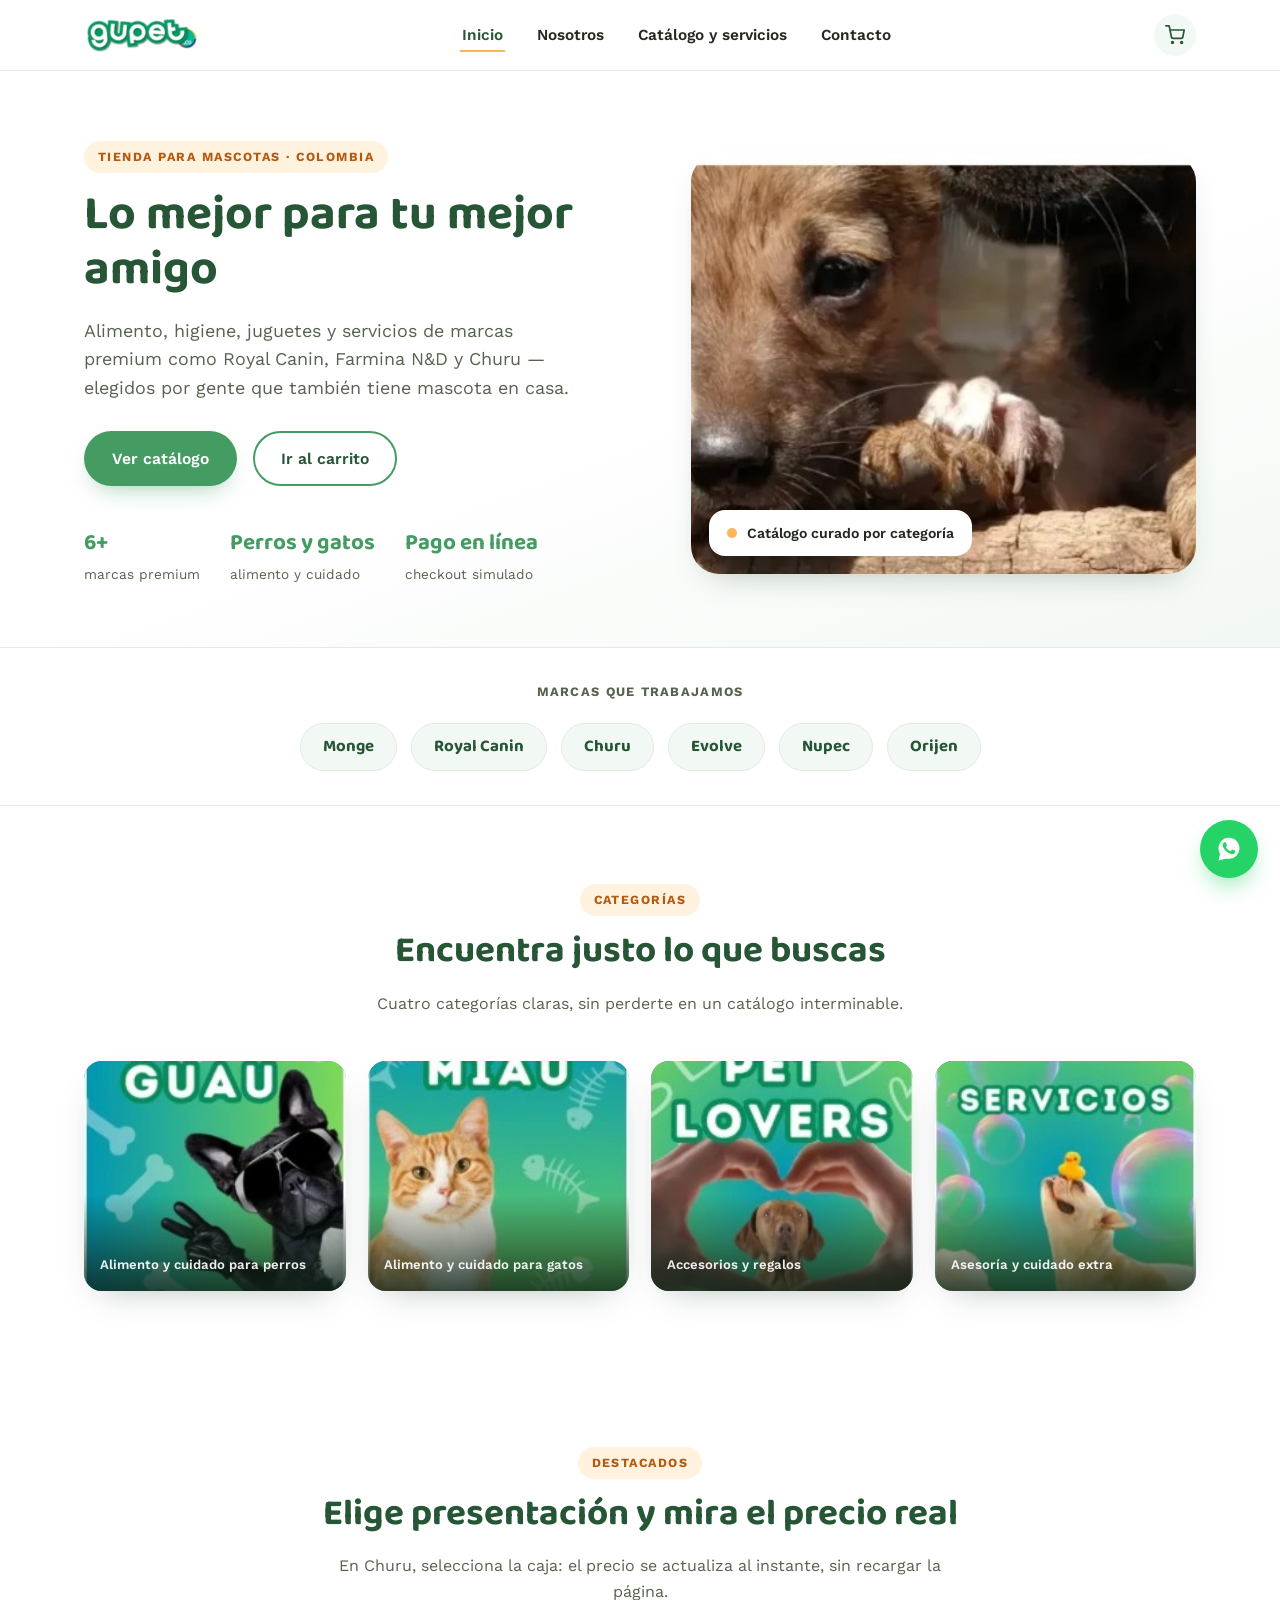
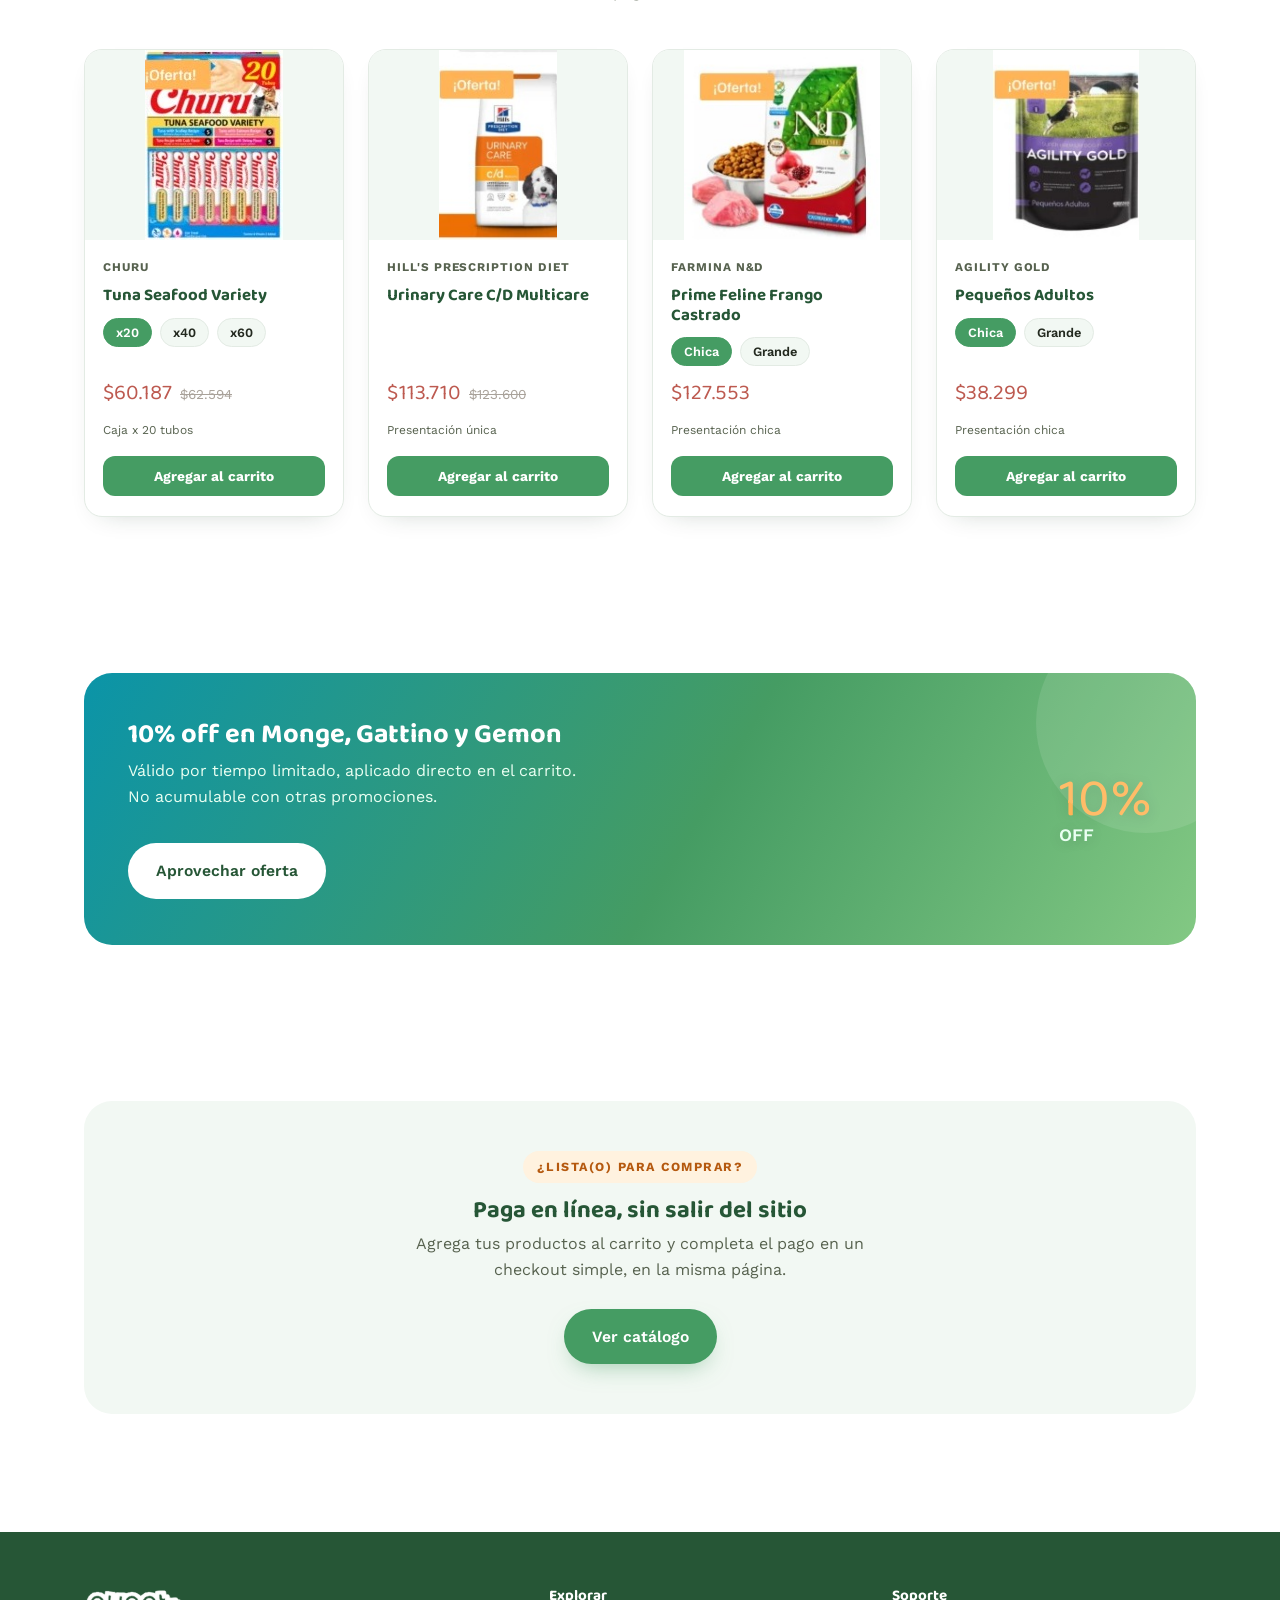
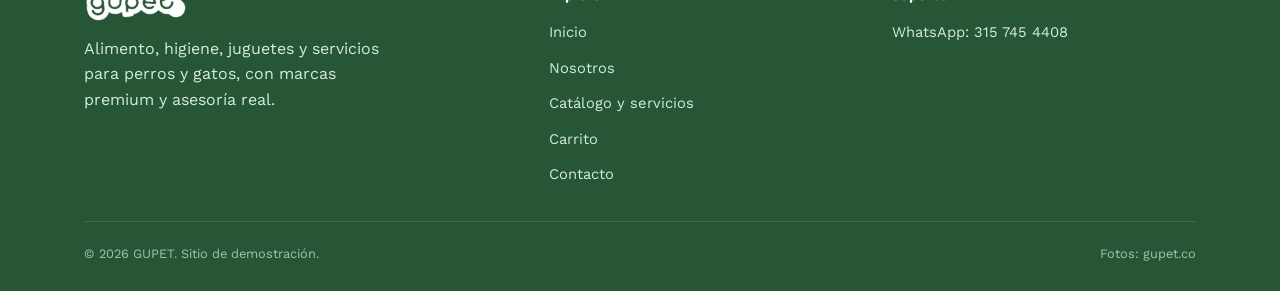
==== commit a9f36392: "Simular checkout con carrito de compras en vez de pedidos por WhatsApp - Carrito (carrito.html) con " ====
--- a/index.html
+++ b/index.html
@@ -4,7 +4,7 @@
 <meta charset="UTF-8">
 <meta name="viewport" content="width=device-width, initial-scale=1.0">
 <title>GUPET — Todo para tu mascota, bien elegido</title>
-<meta name="description" content="GUPET: alimento, higiene, juguetes y servicios para perros y gatos en Colombia. Marcas premium, catálogo curado y atención por WhatsApp.">
+<meta name="description" content="GUPET: alimento, higiene, juguetes y servicios para perros y gatos en Colombia. Marcas premium, catálogo curado y pago en línea.">
 <link rel="stylesheet" href="style.css">
 </head>
 <body>
@@ -21,7 +21,10 @@
       </ul>
     </nav>
     <div class="header-actions">
-      <a href="https://wa.me/573157454408" class="btn btn-outline" target="_blank" rel="noopener">WhatsApp</a>
+      <a href="carrito.html" class="cart-link" aria-label="Carrito">
+        <svg viewBox="0 0 24 24" fill="none" stroke="currentColor" stroke-width="2" stroke-linecap="round" stroke-linejoin="round" aria-hidden="true"><circle cx="9" cy="21" r="1"/><circle cx="20" cy="21" r="1"/><path d="M1 1h4l2.68 13.39a2 2 0 0 0 2 1.61h9.72a2 2 0 0 0 2-1.61L23 6H6"/></svg>
+        <span class="cart-badge">0</span>
+      </a>
       <button class="menu-toggle" aria-label="Abrir menú"><span></span><span></span><span></span></button>
     </div>
   </div>
@@ -35,12 +38,12 @@
       <p class="lead">Alimento, higiene, juguetes y servicios de marcas premium como Royal Canin, Farmina N&amp;D y Churu — elegidos por gente que también tiene mascota en casa.</p>
       <div class="hero-actions">
         <a href="servicios.html" class="btn btn-primary">Ver catálogo</a>
-        <a href="https://wa.me/573157454408" class="btn btn-outline" target="_blank" rel="noopener">Pedir por WhatsApp</a>
+        <a href="carrito.html" class="btn btn-outline">Ir al carrito</a>
       </div>
       <div class="hero-stats">
         <div><strong>6+</strong><span>marcas premium</span></div>
         <div><strong>Perros y gatos</strong><span>alimento y cuidado</span></div>
-        <div><strong>WhatsApp</strong><span>pedido directo</span></div>
+        <div><strong>Pago en línea</strong><span>checkout simulado</span></div>
       </div>
     </div>
     <div class="hero-media">
@@ -118,7 +121,7 @@
             <span class="price-old">$62.594</span>
           </div>
           <span class="price-unit">Caja x 20 tubos</span>
-          <a class="product-cta" href="https://wa.me/573157454408" target="_blank" rel="noopener">Pedir por WhatsApp</a>
+          <button type="button" class="product-cta add-to-cart">Agregar al carrito</button>
         </div>
       </div>
 
@@ -134,7 +137,7 @@
             <span class="price-old">$123.600</span>
           </div>
           <span class="price-unit">Presentación única</span>
-          <a class="product-cta" href="https://wa.me/573157454408" target="_blank" rel="noopener">Pedir por WhatsApp</a>
+          <button type="button" class="product-cta add-to-cart" data-price="113710" data-unit="Presentación única">Agregar al carrito</button>
         </div>
       </div>
 
@@ -145,11 +148,15 @@
         <div class="product-body">
           <span class="product-brand">Farmina N&amp;D</span>
           <h3>Prime Feline Frango Castrado</h3>
-          <div class="price-row">
-            <span class="price">$127.553 – $437.344</span>
-          </div>
-          <span class="price-unit">Según presentación</span>
-          <a class="product-cta" href="https://wa.me/573157454408" target="_blank" rel="noopener">Pedir por WhatsApp</a>
+          <div class="weight-select">
+            <button data-price="127553" data-unit="Presentación chica" class="active">Chica</button>
+            <button data-price="437344" data-unit="Presentación grande">Grande</button>
+          </div>
+          <div class="price-row">
+            <span class="price">$127.553</span>
+          </div>
+          <span class="price-unit">Presentación chica</span>
+          <button type="button" class="product-cta add-to-cart">Agregar al carrito</button>
         </div>
       </div>
 
@@ -160,11 +167,15 @@
         <div class="product-body">
           <span class="product-brand">Agility Gold</span>
           <h3>Pequeños Adultos</h3>
-          <div class="price-row">
-            <span class="price">$38.299 – $159.731</span>
-          </div>
-          <span class="price-unit">Según presentación</span>
-          <a class="product-cta" href="https://wa.me/573157454408" target="_blank" rel="noopener">Pedir por WhatsApp</a>
+          <div class="weight-select">
+            <button data-price="38299" data-unit="Presentación chica" class="active">Chica</button>
+            <button data-price="159731" data-unit="Presentación grande">Grande</button>
+          </div>
+          <div class="price-row">
+            <span class="price">$38.299</span>
+          </div>
+          <span class="price-unit">Presentación chica</span>
+          <button type="button" class="product-cta add-to-cart">Agregar al carrito</button>
         </div>
       </div>
 
@@ -177,8 +188,8 @@
     <div class="offer-banner">
       <div>
         <h3>10% off en Monge, Gattino y Gemon</h3>
-        <p>Válido por tiempo limitado, escribiendo por WhatsApp. No acumulable con otras promociones.</p>
-        <a href="https://wa.me/573157454408" class="btn btn-light" target="_blank" rel="noopener" style="margin-top:18px;">Aprovechar oferta</a>
+        <p>Válido por tiempo limitado, aplicado directo en el carrito. No acumulable con otras promociones.</p>
+        <a href="servicios.html" class="btn btn-light" style="margin-top:18px;">Aprovechar oferta</a>
       </div>
       <div class="offer-pct">10%<span style="font-size:1.1rem; display:block; color:#eafff2; font-family:'Work Sans',sans-serif; font-weight:600;">OFF</span></div>
     </div>
@@ -188,10 +199,10 @@
 <section style="background: var(--white);">
   <div class="container">
     <div class="cta-band">
-      <span class="eyebrow">¿Lista(o) para pedir?</span>
-      <h2>Te asesoramos por WhatsApp en minutos</h2>
-      <p>Cuéntanos qué necesita tu mascota — te recomendamos la marca y presentación correcta.</p>
-      <a href="https://wa.me/573157454408" class="btn btn-primary" target="_blank" rel="noopener">Escríbenos ahora</a>
+      <span class="eyebrow">¿Lista(o) para comprar?</span>
+      <h2>Paga en línea, sin salir del sitio</h2>
+      <p>Agrega tus productos al carrito y completa el pago en un checkout simple, en la misma página.</p>
+      <a href="servicios.html" class="btn btn-primary">Ver catálogo</a>
     </div>
   </div>
 </section>
@@ -209,11 +220,12 @@
           <li><a href="index.html">Inicio</a></li>
           <li><a href="nosotros.html">Nosotros</a></li>
           <li><a href="servicios.html">Catálogo y servicios</a></li>
+          <li><a href="carrito.html">Carrito</a></li>
           <li><a href="contacto.html">Contacto</a></li>
         </ul>
       </div>
       <div>
-        <h4>Contacto</h4>
+        <h4>Soporte</h4>
         <ul>
           <li><a href="https://wa.me/573157454408" target="_blank" rel="noopener">WhatsApp: 315 745 4408</a></li>
         </ul>
--- a/style.css
+++ b/style.css
@@ -151,6 +151,35 @@
 
 .header-actions .btn { padding: 10px 20px; font-size: .9rem; }
 
+.cart-link {
+  position: relative;
+  display: flex;
+  align-items: center;
+  justify-content: center;
+  width: 42px; height: 42px;
+  border-radius: 50%;
+  background: var(--cream-2);
+  color: var(--green-deep);
+  transition: background .15s ease;
+}
+.cart-link:hover { background: var(--green); color: var(--white); }
+.cart-link svg { width: 20px; height: 20px; }
+.cart-badge {
+  position: absolute;
+  top: -4px; right: -4px;
+  background: var(--amber);
+  color: var(--white);
+  font-size: .68rem;
+  font-weight: 700;
+  min-width: 18px; height: 18px;
+  border-radius: 999px;
+  display: none;
+  align-items: center;
+  justify-content: center;
+  padding: 0 4px;
+  border: 2px solid var(--white);
+}
+
 .menu-toggle {
   display: none;
   flex-direction: column;
@@ -338,15 +367,142 @@
   margin-top: 6px;
   text-align: center;
   font-size: .86rem;
+  font-weight: 700;
+  padding: 11px;
+  border-radius: 12px;
+  background: var(--green);
+  color: var(--white);
+  border: 1px solid transparent;
+  cursor: pointer;
+  font-family: 'Work Sans', sans-serif;
+  transition: background .15s ease, color .15s ease, transform .15s ease;
+}
+.product-cta:hover { background: var(--green-deep); transform: translateY(-1px); }
+.product-cta:active { transform: translateY(0); }
+
+/* ---------- Toast (confirmación al agregar al carrito) ---------- */
+.toast {
+  position: fixed;
+  left: 50%;
+  bottom: 26px;
+  transform: translate(-50%, 20px);
+  background: var(--green-deep);
+  color: var(--white);
+  padding: 12px 22px;
+  border-radius: 999px;
+  font-size: .9rem;
   font-weight: 600;
-  padding: 10px;
+  box-shadow: 0 14px 30px -10px rgba(0,0,0,.35);
+  opacity: 0;
+  pointer-events: none;
+  transition: opacity .2s ease, transform .2s ease;
+  z-index: 80;
+}
+.toast.show { opacity: 1; transform: translate(-50%, 0); }
+
+/* ---------- Carrito ---------- */
+.cart-row {
+  display: grid;
+  grid-template-columns: 72px 1fr auto auto auto;
+  align-items: center;
+  gap: 16px;
+  padding: 18px 0;
+  border-bottom: 1px solid var(--line);
+}
+.cart-row img { width: 72px; height: 72px; object-fit: contain; background: var(--cream-2); border-radius: 12px; }
+.cart-row-info h3 { font-size: .98rem; margin: 2px 0; }
+.cart-row-qty { display: flex; align-items: center; gap: 10px; }
+.qty-btn {
+  width: 30px; height: 30px;
+  border-radius: 50%;
+  border: 1.5px solid var(--line);
+  background: var(--cream-2);
+  font-size: 1rem;
+  font-weight: 700;
+  color: var(--green-deep);
+  cursor: pointer;
+}
+.qty-btn:hover { background: var(--green); color: var(--white); border-color: var(--green); }
+.qty-value { min-width: 20px; text-align: center; font-weight: 600; }
+.cart-row-price { font-family: 'Baloo 2', sans-serif; color: var(--green-deep); font-size: 1.05rem; white-space: nowrap; }
+.cart-row-remove {
+  background: none; border: none; cursor: pointer;
+  color: var(--ink-soft); font-size: 1rem;
+  width: 28px; height: 28px; border-radius: 50%;
+}
+.cart-row-remove:hover { background: #fde9e6; color: var(--price-dark); }
+
+.cart-layout { display: grid; grid-template-columns: 1.6fr 1fr; gap: 40px; align-items: start; }
+.cart-summary-card {
+  background: var(--white);
+  border: 1px solid var(--line);
+  border-radius: var(--radius);
+  padding: 26px;
+  position: sticky;
+  top: 100px;
+}
+.summary-line { display: flex; justify-content: space-between; padding: 8px 0; font-size: .95rem; color: var(--ink-soft); }
+.summary-total { border-top: 1px solid var(--line); margin-top: 6px; padding-top: 14px; font-family: 'Baloo 2', sans-serif; font-size: 1.2rem; color: var(--green-deep); }
+.summary-total span { color: var(--green-deep); }
+
+.cart-empty { text-align: center; padding: 60px 20px; color: var(--ink-soft); }
+.cart-empty .perk-icon { margin: 0 auto 18px; width: 64px; height: 64px; font-size: 1.8rem; }
+
+/* ---------- Checkout ---------- */
+.checkout-layout { display: grid; grid-template-columns: 1.4fr 1fr; gap: 40px; align-items: start; }
+.checkout-form-card, .checkout-summary-card {
+  background: var(--white);
+  border: 1px solid var(--line);
+  border-radius: var(--radius);
+  padding: 30px;
+}
+.checkout-summary-card { position: sticky; top: 100px; }
+.form-group { margin-bottom: 18px; }
+.form-group label { display: block; font-size: .85rem; font-weight: 600; color: var(--green-deep); margin-bottom: 6px; }
+.form-group input {
+  width: 100%;
+  padding: 12px 14px;
+  border-radius: 10px;
+  border: 1.5px solid var(--line);
+  font-family: 'Work Sans', sans-serif;
+  font-size: .95rem;
+  background: var(--cream-2);
+  color: var(--ink);
+}
+.form-group input:focus { outline: none; border-color: var(--green); background: var(--white); }
+.form-row { display: grid; grid-template-columns: 1fr 1fr; gap: 16px; }
+.form-section-title { font-family: 'Baloo 2', sans-serif; color: var(--green-deep); font-size: 1.1rem; margin: 26px 0 14px; }
+.form-section-title:first-child { margin-top: 0; }
+
+.checkout-line { display: grid; grid-template-columns: 48px 1fr auto; align-items: center; gap: 12px; padding: 10px 0; border-bottom: 1px solid var(--line); }
+.checkout-line img { width: 48px; height: 48px; object-fit: contain; background: var(--cream-2); border-radius: 8px; }
+.checkout-line-info { display: flex; flex-direction: column; }
+.checkout-line-info strong { font-size: .9rem; }
+.checkout-line-info span { font-size: .78rem; color: var(--ink-soft); }
+.checkout-line-price { font-size: .9rem; font-weight: 600; color: var(--green-deep); white-space: nowrap; }
+
+.demo-note {
+  display: flex;
+  align-items: flex-start;
+  gap: 10px;
+  background: #fff2df;
+  border: 1px solid #ffdca6;
+  color: var(--amber-dark);
   border-radius: 12px;
-  background: var(--cream-2);
-  color: var(--green-deep);
-  border: 1px solid var(--line);
-  transition: background .15s ease, color .15s ease;
-}
-.product-cta:hover { background: var(--green); color: var(--white); }
+  padding: 14px 16px;
+  font-size: .85rem;
+  margin-bottom: 22px;
+}
+
+.order-success-icon {
+  width: 78px; height: 78px;
+  border-radius: 50%;
+  background: var(--cream-2);
+  color: var(--green);
+  display: flex; align-items: center; justify-content: center;
+  font-size: 2.2rem;
+  margin: 0 auto 20px;
+}
 
 /* ---------- Oferta banner ---------- */
 .offer-banner {
@@ -560,6 +716,8 @@
   .category-grid, .product-grid, .perks-grid, .values-grid { grid-template-columns: repeat(2, 1fr); }
   .footer-grid { grid-template-columns: 1fr 1fr; }
   .contact-wrap { grid-template-columns: 1fr; }
+  .cart-layout, .checkout-layout { grid-template-columns: 1fr; }
+  .cart-summary-card, .checkout-summary-card { position: static; }
 }
 
 @media (max-width: 720px) {
@@ -581,4 +739,8 @@
   section { padding: 56px 0; }
   .compare-table { font-size: .82rem; }
   .compare-table th, .compare-table td { padding: 12px; }
-}
+  .cart-row { grid-template-columns: 56px 1fr; row-gap: 8px; }
+  .cart-row-qty, .cart-row-price, .cart-row-remove { grid-column: 2; }
+  .cart-row-remove { justify-self: start; }
+  .form-row { grid-template-columns: 1fr; }
+}
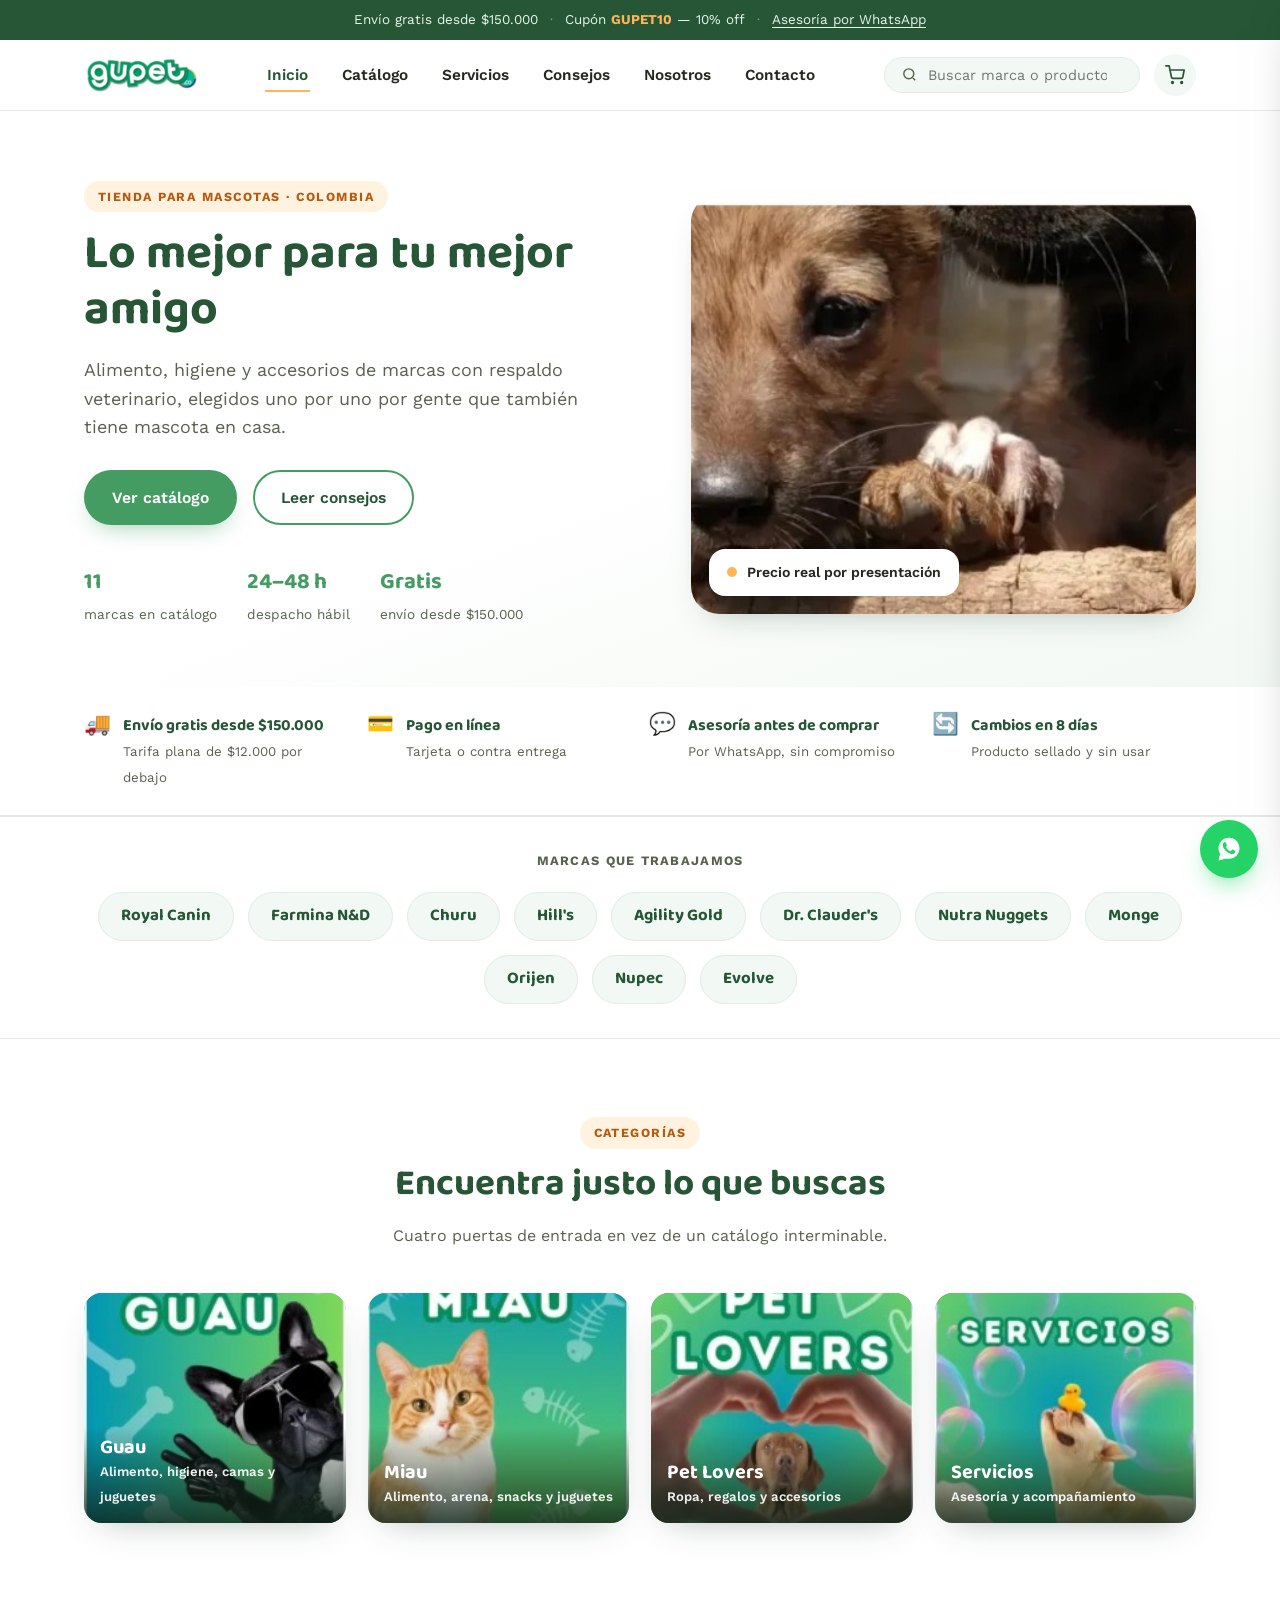
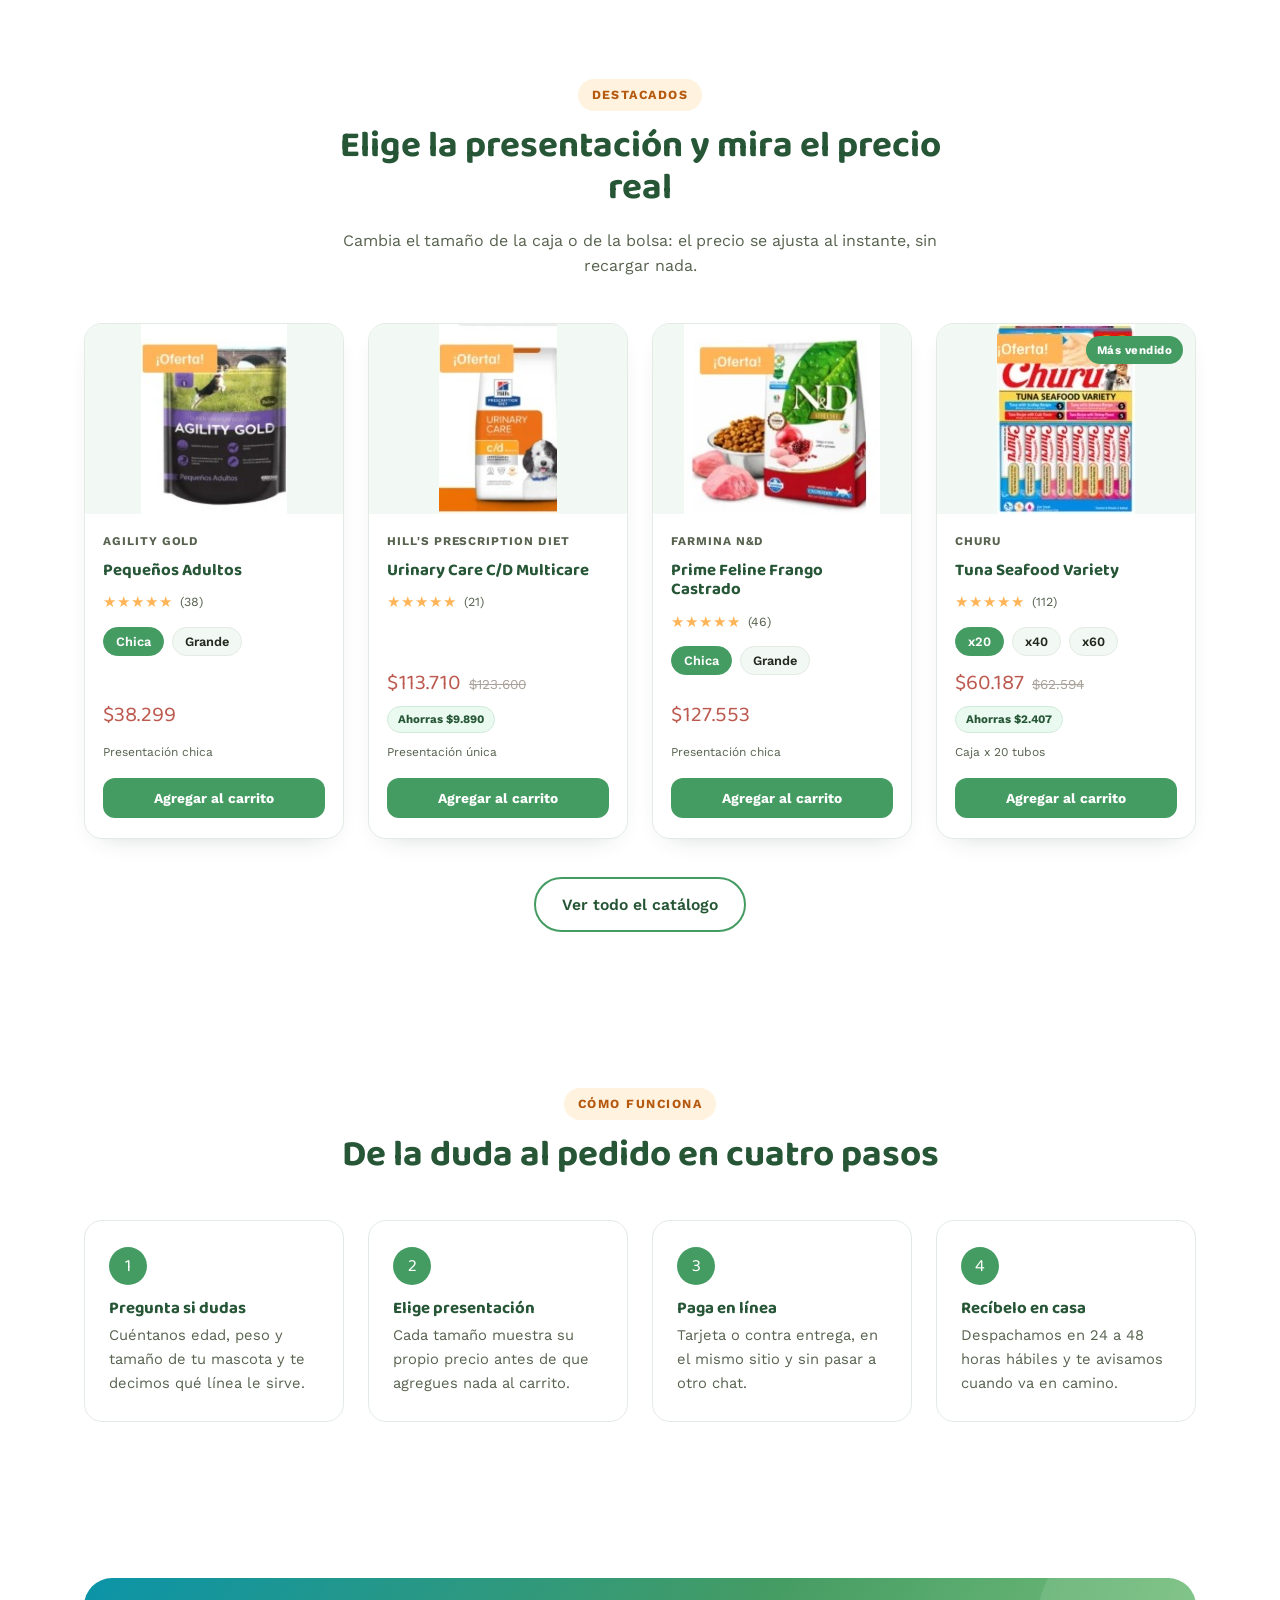
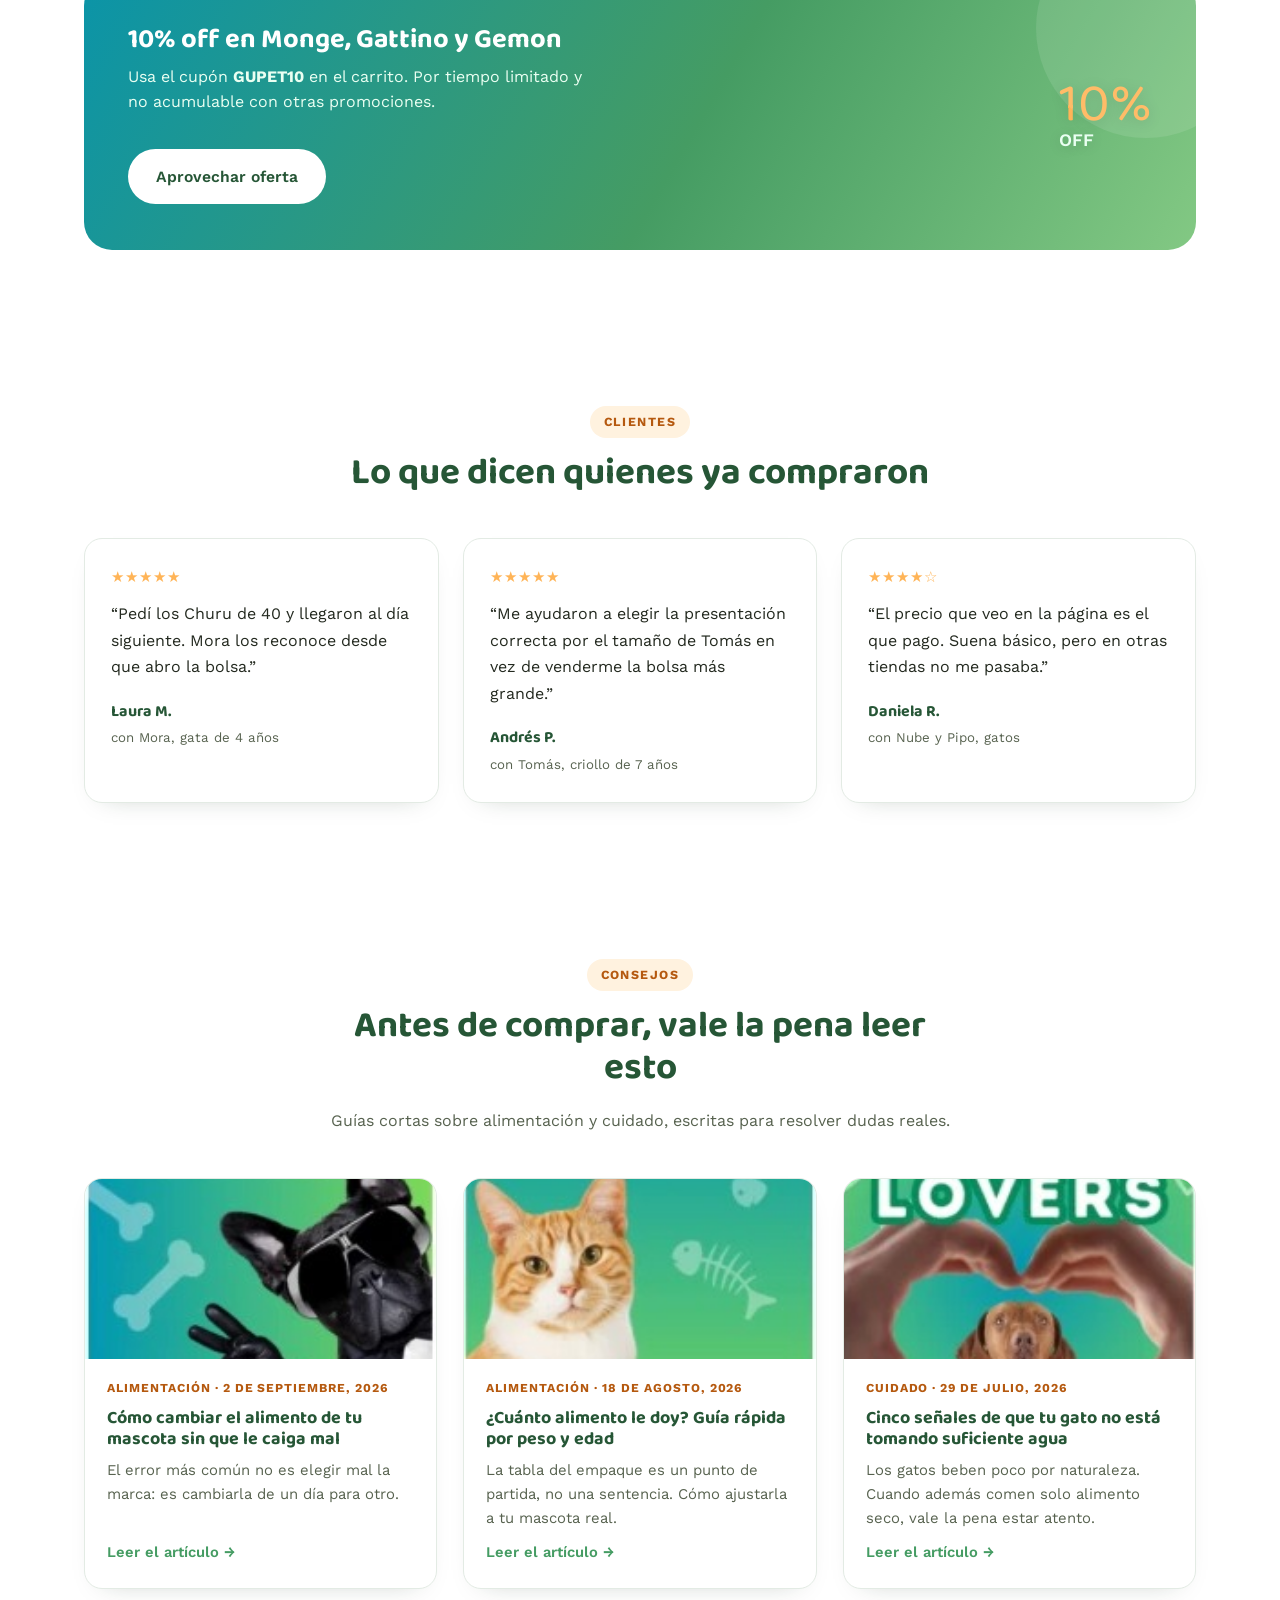
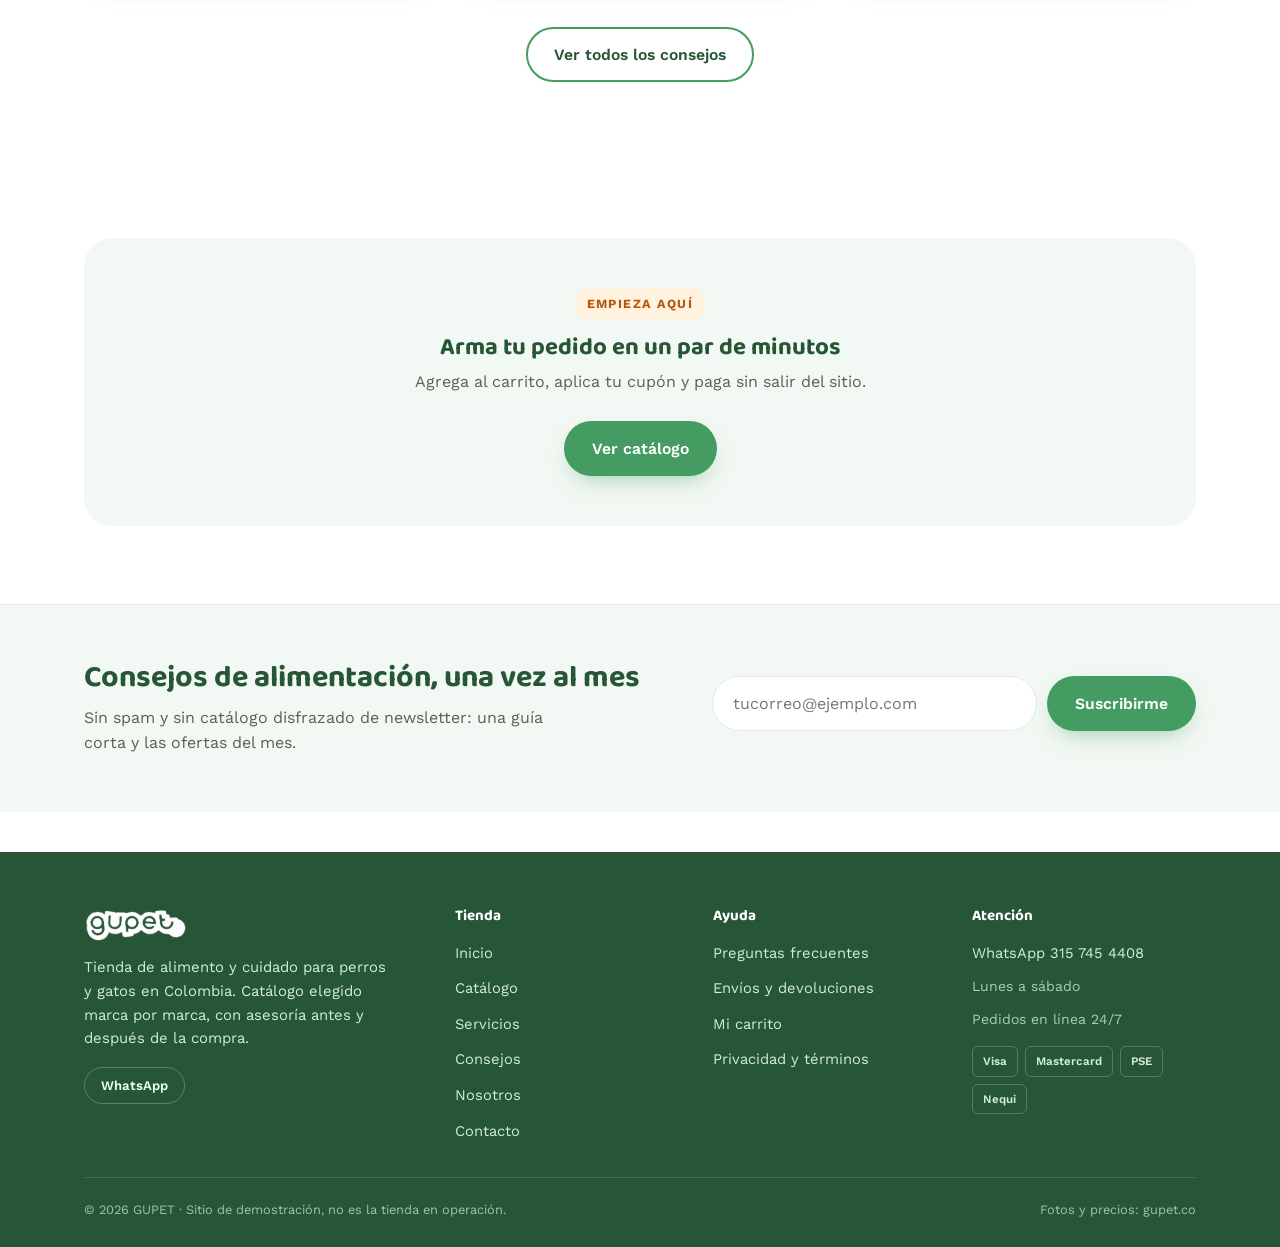
==== commit d4adaaae: "Ampliar la demo a una tienda completa y quitar texto repetido El demo anterior repetia el mismo mens" ====
--- a/index.html
+++ b/index.html
@@ -3,245 +3,173 @@
 <head>
 <meta charset="UTF-8">
 <meta name="viewport" content="width=device-width, initial-scale=1.0">
-<title>GUPET — Todo para tu mascota, bien elegido</title>
-<meta name="description" content="GUPET: alimento, higiene, juguetes y servicios para perros y gatos en Colombia. Marcas premium, catálogo curado y pago en línea.">
+<title>GUPET — Alimento y cuidado para perros y gatos</title>
+<meta name="description" content="Tienda en línea de alimento, higiene y accesorios para perros y gatos en Colombia. Marcas con respaldo veterinario, precio claro por presentación y pago en línea.">
+<meta name="theme-color" content="#459c63">
+<meta property="og:type" content="website">
+<meta property="og:site_name" content="GUPET">
+<meta property="og:title" content="GUPET — Alimento y cuidado para perros y gatos">
+<meta property="og:description" content="Tienda en línea de alimento, higiene y accesorios para perros y gatos en Colombia. Marcas con respaldo veterinario, precio claro por presentación y pago en línea.">
+<meta property="og:image" content="img/hero-puppy.jpg">
+<meta property="og:locale" content="es_CO">
+<meta name="twitter:card" content="summary_large_image">
+<link rel="icon" href="favicon.svg" type="image/svg+xml">
+<link rel="apple-touch-icon" href="img/logo.png">
+<link rel="preconnect" href="https://fonts.googleapis.com">
+<link rel="preconnect" href="https://fonts.gstatic.com" crossorigin>
 <link rel="stylesheet" href="style.css">
+<script type="application/ld+json">
+{
+  "@context": "https://schema.org",
+  "@type": "PetStore",
+  "name": "GUPET",
+  "description": "Tienda de alimento y cuidado para perros y gatos en Colombia.",
+  "image": "img/logo.png",
+  "telephone": "+573157454408",
+  "areaServed": "CO",
+  "priceRange": "$$"
+}
+</script>
 </head>
-<body>
+<body data-page="index">
 
-<header class="site-header">
-  <div class="container header-inner">
-    <a href="index.html" class="logo"><img src="img/logo.png" alt="GUPET"></a>
-    <nav class="main-nav">
-      <ul>
-        <li><a href="index.html" class="active">Inicio</a></li>
-        <li><a href="nosotros.html">Nosotros</a></li>
-        <li><a href="servicios.html">Catálogo y servicios</a></li>
-        <li><a href="contacto.html">Contacto</a></li>
-      </ul>
-    </nav>
-    <div class="header-actions">
-      <a href="carrito.html" class="cart-link" aria-label="Carrito">
-        <svg viewBox="0 0 24 24" fill="none" stroke="currentColor" stroke-width="2" stroke-linecap="round" stroke-linejoin="round" aria-hidden="true"><circle cx="9" cy="21" r="1"/><circle cx="20" cy="21" r="1"/><path d="M1 1h4l2.68 13.39a2 2 0 0 0 2 1.61h9.72a2 2 0 0 0 2-1.61L23 6H6"/></svg>
-        <span class="cart-badge">0</span>
-      </a>
-      <button class="menu-toggle" aria-label="Abrir menú"><span></span><span></span><span></span></button>
-    </div>
-  </div>
-</header>
+<div data-site-header></div>
+
+<main id="main">
 
 <section class="hero">
   <div class="container hero-inner">
     <div>
       <span class="eyebrow">Tienda para mascotas · Colombia</span>
       <h1>Lo mejor para tu mejor amigo</h1>
-      <p class="lead">Alimento, higiene, juguetes y servicios de marcas premium como Royal Canin, Farmina N&amp;D y Churu — elegidos por gente que también tiene mascota en casa.</p>
+      <p class="lead">Alimento, higiene y accesorios de marcas con respaldo veterinario, elegidos uno por uno por gente que también tiene mascota en casa.</p>
       <div class="hero-actions">
-        <a href="servicios.html" class="btn btn-primary">Ver catálogo</a>
-        <a href="carrito.html" class="btn btn-outline">Ir al carrito</a>
+        <a href="catalogo.html" class="btn btn-primary">Ver catálogo</a>
+        <a href="consejos.html" class="btn btn-outline">Leer consejos</a>
       </div>
       <div class="hero-stats">
-        <div><strong>6+</strong><span>marcas premium</span></div>
-        <div><strong>Perros y gatos</strong><span>alimento y cuidado</span></div>
-        <div><strong>Pago en línea</strong><span>checkout simulado</span></div>
+        <div><strong>11</strong><span>marcas en catálogo</span></div>
+        <div><strong>24–48 h</strong><span>despacho hábil</span></div>
+        <div><strong>Gratis</strong><span>envío desde $150.000</span></div>
       </div>
     </div>
     <div class="hero-media">
-      <img src="img/hero-puppy.jpg" alt="Cachorro esperando su alimento GUPET">
-      <div class="hero-badge"><span class="dot"></span> Catálogo curado por categoría</div>
+      <img src="img/hero-puppy.jpg" alt="Cachorro esperando su alimento GUPET" width="720" height="420">
+      <div class="hero-badge"><span class="dot"></span> Precio real por presentación</div>
     </div>
   </div>
 </section>
 
-<div class="brands-strip">
+<div class="trust-strip">
   <div class="container">
-    <p>Marcas que trabajamos</p>
-    <div class="brands-row">
-      <span class="brand-chip">Monge</span>
-      <span class="brand-chip">Royal Canin</span>
-      <span class="brand-chip">Churu</span>
-      <span class="brand-chip">Evolve</span>
-      <span class="brand-chip">Nupec</span>
-      <span class="brand-chip">Orijen</span>
+    <div class="trust-grid">
+      <div class="trust-item"><span class="ti-icon">🚚</span><div><strong>Envío gratis desde $150.000</strong><span>Tarifa plana de $12.000 por debajo</span></div></div>
+      <div class="trust-item"><span class="ti-icon">💳</span><div><strong>Pago en línea</strong><span>Tarjeta o contra entrega</span></div></div>
+      <div class="trust-item"><span class="ti-icon">💬</span><div><strong>Asesoría antes de comprar</strong><span>Por WhatsApp, sin compromiso</span></div></div>
+      <div class="trust-item"><span class="ti-icon">🔄</span><div><strong>Cambios en 8 días</strong><span>Producto sellado y sin usar</span></div></div>
     </div>
   </div>
 </div>
 
-<section>
+<div class="brands-strip">
+  <div class="container">
+    <p>Marcas que trabajamos</p>
+    <div class="brands-row" data-marcas></div>
+  </div>
+</div>
+
+<section class="reveal">
   <div class="container">
     <div class="section-head">
       <span class="eyebrow">Categorías</span>
       <h2>Encuentra justo lo que buscas</h2>
-      <p>Cuatro categorías claras, sin perderte en un catálogo interminable.</p>
+      <p>Cuatro puertas de entrada en vez de un catálogo interminable.</p>
     </div>
-    <div class="category-grid">
-      <a class="category-card" href="servicios.html">
-        <img src="img/cat-guau.jpg" alt="Guau: alimento y cuidado para perros">
-        <div class="cat-label"><span>Alimento y cuidado para perros</span></div>
-      </a>
-      <a class="category-card" href="servicios.html">
-        <img src="img/cat-miau.jpg" alt="Miau: alimento y cuidado para gatos">
-        <div class="cat-label"><span>Alimento y cuidado para gatos</span></div>
-      </a>
-      <a class="category-card" href="servicios.html">
-        <img src="img/cat-petlovers.jpg" alt="Pet Lovers: accesorios y regalos">
-        <div class="cat-label"><span>Accesorios y regalos</span></div>
-      </a>
-      <a class="category-card" href="servicios.html">
-        <img src="img/cat-servicios.jpg" alt="Servicios: asesoría y cuidado extra">
-        <div class="cat-label"><span>Asesoría y cuidado extra</span></div>
-      </a>
+    <div class="category-grid" data-home-categorias></div>
+  </div>
+</section>
+
+<section style="background: var(--white);" class="reveal">
+  <div class="container">
+    <div class="section-head">
+      <span class="eyebrow">Destacados</span>
+      <h2>Elige la presentación y mira el precio real</h2>
+      <p>Cambia el tamaño de la caja o de la bolsa: el precio se ajusta al instante, sin recargar nada.</p>
+    </div>
+    <div class="product-grid" data-home-products></div>
+    <div style="text-align:center; margin-top:38px;">
+      <a href="catalogo.html" class="btn btn-outline">Ver todo el catálogo</a>
     </div>
   </div>
 </section>
 
-<section style="background: var(--white);">
+<section class="reveal">
   <div class="container">
     <div class="section-head">
-      <span class="eyebrow">Destacados</span>
-      <h2>Elige presentación y mira el precio real</h2>
-      <p>En Churu, selecciona la caja: el precio se actualiza al instante, sin recargar la página.</p>
+      <span class="eyebrow">Cómo funciona</span>
+      <h2>De la duda al pedido en cuatro pasos</h2>
     </div>
-    <div class="product-grid">
-
-      <div class="product-card">
-        <div class="product-media">
-          <img src="img/prod-churu.jpg" alt="Churu Tuna Seafood Variety">
-        </div>
-        <div class="product-body">
-          <span class="product-brand">Churu</span>
-          <h3>Tuna Seafood Variety</h3>
-          <div class="weight-select">
-            <button data-price="60187" data-old="62594" data-unit="Caja x 20 tubos" class="active">x20</button>
-            <button data-price="117062" data-old="121745" data-unit="Caja x 40 tubos">x40</button>
-            <button data-price="160125" data-old="166530" data-unit="Caja x 60 tubos">x60</button>
-          </div>
-          <div class="price-row">
-            <span class="price">$60.187</span>
-            <span class="price-old">$62.594</span>
-          </div>
-          <span class="price-unit">Caja x 20 tubos</span>
-          <button type="button" class="product-cta add-to-cart">Agregar al carrito</button>
-        </div>
-      </div>
-
-      <div class="product-card">
-        <div class="product-media">
-          <img src="img/prod-hills.jpg" alt="Hill's Prescription Diet Urinary Care C/D">
-        </div>
-        <div class="product-body">
-          <span class="product-brand">Hill's Prescription Diet</span>
-          <h3>Urinary Care C/D Multicare</h3>
-          <div class="price-row">
-            <span class="price">$113.710</span>
-            <span class="price-old">$123.600</span>
-          </div>
-          <span class="price-unit">Presentación única</span>
-          <button type="button" class="product-cta add-to-cart" data-price="113710" data-unit="Presentación única">Agregar al carrito</button>
-        </div>
-      </div>
-
-      <div class="product-card">
-        <div class="product-media">
-          <img src="img/prod-nd.jpg" alt="N&D Prime Feline Frango">
-        </div>
-        <div class="product-body">
-          <span class="product-brand">Farmina N&amp;D</span>
-          <h3>Prime Feline Frango Castrado</h3>
-          <div class="weight-select">
-            <button data-price="127553" data-unit="Presentación chica" class="active">Chica</button>
-            <button data-price="437344" data-unit="Presentación grande">Grande</button>
-          </div>
-          <div class="price-row">
-            <span class="price">$127.553</span>
-          </div>
-          <span class="price-unit">Presentación chica</span>
-          <button type="button" class="product-cta add-to-cart">Agregar al carrito</button>
-        </div>
-      </div>
-
-      <div class="product-card">
-        <div class="product-media">
-          <img src="img/prod-agility.jpg" alt="Agility Gold Pequeños Adultos">
-        </div>
-        <div class="product-body">
-          <span class="product-brand">Agility Gold</span>
-          <h3>Pequeños Adultos</h3>
-          <div class="weight-select">
-            <button data-price="38299" data-unit="Presentación chica" class="active">Chica</button>
-            <button data-price="159731" data-unit="Presentación grande">Grande</button>
-          </div>
-          <div class="price-row">
-            <span class="price">$38.299</span>
-          </div>
-          <span class="price-unit">Presentación chica</span>
-          <button type="button" class="product-cta add-to-cart">Agregar al carrito</button>
-        </div>
-      </div>
-
+    <div class="steps-grid">
+      <div class="step-card"><h3>Pregunta si dudas</h3><p>Cuéntanos edad, peso y tamaño de tu mascota y te decimos qué línea le sirve.</p></div>
+      <div class="step-card"><h3>Elige presentación</h3><p>Cada tamaño muestra su propio precio antes de que agregues nada al carrito.</p></div>
+      <div class="step-card"><h3>Paga en línea</h3><p>Tarjeta o contra entrega, en el mismo sitio y sin pasar a otro chat.</p></div>
+      <div class="step-card"><h3>Recíbelo en casa</h3><p>Despachamos en 24 a 48 horas hábiles y te avisamos cuando va en camino.</p></div>
     </div>
   </div>
 </section>
 
-<section>
+<section style="background: var(--white);" class="reveal">
   <div class="container">
     <div class="offer-banner">
       <div>
         <h3>10% off en Monge, Gattino y Gemon</h3>
-        <p>Válido por tiempo limitado, aplicado directo en el carrito. No acumulable con otras promociones.</p>
-        <a href="servicios.html" class="btn btn-light" style="margin-top:18px;">Aprovechar oferta</a>
+        <p>Usa el cupón <strong>GUPET10</strong> en el carrito. Por tiempo limitado y no acumulable con otras promociones.</p>
+        <a href="catalogo.html" class="btn btn-light" style="margin-top:18px;">Aprovechar oferta</a>
       </div>
       <div class="offer-pct">10%<span style="font-size:1.1rem; display:block; color:#eafff2; font-family:'Work Sans',sans-serif; font-weight:600;">OFF</span></div>
     </div>
   </div>
 </section>
 
-<section style="background: var(--white);">
+<section class="reveal">
   <div class="container">
-    <div class="cta-band">
-      <span class="eyebrow">¿Lista(o) para comprar?</span>
-      <h2>Paga en línea, sin salir del sitio</h2>
-      <p>Agrega tus productos al carrito y completa el pago en un checkout simple, en la misma página.</p>
-      <a href="servicios.html" class="btn btn-primary">Ver catálogo</a>
+    <div class="section-head">
+      <span class="eyebrow">Clientes</span>
+      <h2>Lo que dicen quienes ya compraron</h2>
+    </div>
+    <div class="reviews-grid" data-resenas></div>
+  </div>
+</section>
+
+<section style="background: var(--white);" class="reveal">
+  <div class="container">
+    <div class="section-head">
+      <span class="eyebrow">Consejos</span>
+      <h2>Antes de comprar, vale la pena leer esto</h2>
+      <p>Guías cortas sobre alimentación y cuidado, escritas para resolver dudas reales.</p>
+    </div>
+    <div class="posts-grid" data-home-posts></div>
+    <div style="text-align:center; margin-top:38px;">
+      <a href="consejos.html" class="btn btn-outline">Ver todos los consejos</a>
     </div>
   </div>
 </section>
 
-<footer class="site-footer">
+<section class="reveal">
   <div class="container">
-    <div class="footer-grid">
-      <div>
-        <a href="index.html" class="logo"><img src="img/logo-white.png" alt="GUPET"></a>
-        <p style="margin-top:14px; max-width:32ch; color:#d4ecdd;">Alimento, higiene, juguetes y servicios para perros y gatos, con marcas premium y asesoría real.</p>
-      </div>
-      <div>
-        <h4>Explorar</h4>
-        <ul>
-          <li><a href="index.html">Inicio</a></li>
-          <li><a href="nosotros.html">Nosotros</a></li>
-          <li><a href="servicios.html">Catálogo y servicios</a></li>
-          <li><a href="carrito.html">Carrito</a></li>
-          <li><a href="contacto.html">Contacto</a></li>
-        </ul>
-      </div>
-      <div>
-        <h4>Soporte</h4>
-        <ul>
-          <li><a href="https://wa.me/573157454408" target="_blank" rel="noopener">WhatsApp: 315 745 4408</a></li>
-        </ul>
-      </div>
-    </div>
-    <div class="footer-bottom">
-      <span>© 2026 GUPET. Sitio de demostración.</span>
-      <span>Fotos: gupet.co</span>
+    <div class="cta-band">
+      <span class="eyebrow">Empieza aquí</span>
+      <h2>Arma tu pedido en un par de minutos</h2>
+      <p>Agrega al carrito, aplica tu cupón y paga sin salir del sitio.</p>
+      <a href="catalogo.html" class="btn btn-primary">Ver catálogo</a>
     </div>
   </div>
-</footer>
+</section>
+</main>
 
-<a href="https://wa.me/573157454408" class="wa-float" target="_blank" rel="noopener" aria-label="Escribir por WhatsApp">
-  <svg viewBox="0 0 32 32" fill="currentColor" aria-hidden="true"><path d="M16.001 3C9.373 3 4 8.373 4 15c0 2.386.7 4.607 1.907 6.474L4 29l7.72-1.867A11.94 11.94 0 0 0 16.001 27C22.629 27 28 21.627 28 15S22.629 3 16.001 3Zm6.994 16.96c-.297.837-1.47 1.53-2.404 1.727-.638.135-1.47.242-4.273-.917-3.586-1.482-5.892-5.127-6.073-5.363-.174-.235-1.454-1.937-1.454-3.696 0-1.759.918-2.622 1.243-2.982.325-.36.71-.45.946-.45.236 0 .473.002.68.012.218.01.51-.083.798.61.297.71 1.007 2.469 1.095 2.65.089.18.148.393.03.628-.118.236-.178.383-.354.59-.177.207-.371.462-.53.62-.176.176-.36.368-.155.72.207.353.92 1.517 1.976 2.457 1.357 1.21 2.5 1.585 2.853 1.762.353.176.56.147.766-.089.207-.235.887-1.033 1.124-1.387.236-.353.472-.294.797-.176.324.117 2.062.973 2.416 1.15.353.177.588.265.677.412.089.147.089.85-.208 1.687Z"/></svg>
-</a>
+<div data-site-footer></div>
 
+<script src="data.js"></script>
 <script src="script.js"></script>
 </body>
 </html>
--- a/style.css
+++ b/style.css
@@ -708,6 +708,483 @@
 .compare-table td.yes { color: var(--green); font-weight: 700; }
 .compare-table td.no { color: var(--price-dark); }
 .compare-table tr:last-child td { border-bottom: none; }
+
+
+/* =====================================================================
+   Componentes agregados en la versión ampliada del demo
+   ===================================================================== */
+
+/* ---------- Accesibilidad ---------- */
+.sr-only {
+  position: absolute; width: 1px; height: 1px; padding: 0; margin: -1px;
+  overflow: hidden; clip: rect(0 0 0 0); white-space: nowrap; border: 0;
+}
+.skip-link {
+  position: absolute; left: -9999px; top: 0; z-index: 200;
+  background: var(--green-deep); color: var(--white);
+  padding: 12px 20px; border-radius: 0 0 12px 0; font-weight: 600;
+}
+.skip-link:focus { left: 0; }
+
+a:focus-visible, button:focus-visible, input:focus-visible,
+select:focus-visible, textarea:focus-visible, summary:focus-visible {
+  outline: 3px solid var(--amber);
+  outline-offset: 2px;
+  border-radius: 6px;
+}
+
+body.no-scroll { overflow: hidden; }
+
+/* ---------- Barra de anuncios ---------- */
+.announce-bar {
+  background: var(--green-deep);
+  color: #e7f6ec;
+  font-size: .84rem;
+}
+.announce-inner {
+  display: flex; align-items: center; justify-content: center;
+  gap: 12px; padding: 9px 24px; flex-wrap: wrap;
+}
+.announce-bar strong { color: var(--amber); }
+.announce-bar a { text-decoration: underline; text-underline-offset: 3px; }
+.announce-sep { opacity: .45; }
+
+/* ---------- Buscador del header ---------- */
+.header-search {
+  display: flex; align-items: center; gap: 8px;
+  background: var(--cream-2);
+  border: 1px solid var(--line);
+  border-radius: 999px;
+  padding: 8px 16px;
+  min-width: 250px;
+  color: var(--ink-soft);
+}
+.header-search svg { width: 17px; height: 17px; flex-shrink: 0; }
+.header-search input {
+  border: none; background: none; outline: none;
+  font-family: inherit; font-size: .9rem; width: 100%; color: var(--ink);
+}
+.header-search:focus-within { border-color: var(--green); background: var(--white); }
+
+button.cart-link { border: none; cursor: pointer; font: inherit; }
+
+.menu-toggle.open span:nth-child(1) { transform: translateY(8px) rotate(45deg); }
+.menu-toggle.open span:nth-child(2) { opacity: 0; }
+.menu-toggle.open span:nth-child(3) { transform: translateY(-8px) rotate(-45deg); }
+.menu-toggle span { transition: transform .2s ease, opacity .2s ease; }
+
+/* ---------- Tira de confianza ---------- */
+.trust-strip { background: var(--white); border-bottom: 1px solid var(--line); padding: 26px 0; }
+.trust-grid { display: grid; grid-template-columns: repeat(4, 1fr); gap: 18px; }
+.trust-item { display: flex; gap: 12px; align-items: flex-start; }
+.trust-item .ti-icon { font-size: 1.35rem; line-height: 1; }
+.trust-item strong { display: block; font-family: 'Baloo 2', sans-serif; color: var(--green-deep); font-size: 1rem; }
+.trust-item span { font-size: .83rem; color: var(--ink-soft); }
+
+/* ---------- Categorías: título + bajada ---------- */
+.category-card .cat-label strong {
+  display: block; font-family: 'Baloo 2', sans-serif;
+  font-size: 1.25rem; line-height: 1.1;
+}
+
+/* ---------- Producto: rating, enlaces y etiquetas ---------- */
+.product-body h3 a { transition: color .15s ease; }
+.product-body h3 a:hover { color: var(--green); }
+.product-media { display: block; }
+
+.rating { display: flex; align-items: center; gap: 7px; font-size: .78rem; color: var(--ink-soft); }
+.rating .stars, .review-card .stars { color: var(--amber); letter-spacing: 1px; font-size: .95rem; }
+
+.product-tag.tag-top { background: var(--green); left: auto; right: 12px; }
+.product-tag.tag-offer { background: var(--amber); }
+
+/* ---------- Toolbar del catálogo ---------- */
+.catalog-toolbar {
+  display: flex; flex-wrap: wrap; gap: 14px; align-items: center;
+  justify-content: space-between;
+  background: var(--white); border: 1px solid var(--line);
+  border-radius: var(--radius); padding: 16px 18px; margin-bottom: 26px;
+}
+.catalog-search {
+  display: flex; align-items: center; gap: 8px; flex: 1 1 240px;
+  background: var(--cream-2); border: 1px solid var(--line);
+  border-radius: 999px; padding: 9px 16px;
+}
+.catalog-search input { border: none; background: none; outline: none; font: inherit; font-size: .92rem; width: 100%; }
+.catalog-tools { display: flex; align-items: center; gap: 14px; flex-wrap: wrap; }
+.catalog-tools select {
+  font: inherit; font-size: .9rem; padding: 9px 14px;
+  border-radius: 999px; border: 1px solid var(--line);
+  background: var(--white); color: var(--ink); cursor: pointer;
+}
+.switch { display: flex; align-items: center; gap: 8px; font-size: .9rem; color: var(--ink-soft); cursor: pointer; }
+.switch input { accent-color: var(--green); width: 16px; height: 16px; }
+
+.chip-row { display: flex; flex-wrap: wrap; gap: 10px; margin-bottom: 22px; }
+.chip {
+  font: inherit; font-size: .9rem; font-weight: 600;
+  padding: 9px 18px; border-radius: 999px;
+  border: 1px solid var(--line); background: var(--white);
+  color: var(--ink-soft); cursor: pointer; transition: all .15s ease;
+}
+.chip span { font-weight: 400; opacity: .7; }
+.chip:hover { border-color: var(--green); color: var(--green-deep); }
+.chip.active { background: var(--green); border-color: var(--green); color: var(--white); }
+.chip.active span { opacity: .85; }
+
+.result-count { font-size: .88rem; color: var(--ink-soft); margin-bottom: 18px; }
+
+.empty-state {
+  grid-column: 1 / -1; text-align: center;
+  padding: 56px 24px; background: var(--white);
+  border: 1px dashed var(--line); border-radius: var(--radius);
+}
+.empty-state .perk-icon { margin: 0 auto 16px; }
+.empty-state p { color: var(--ink-soft); max-width: 44ch; margin: 0 auto 20px; }
+
+/* ---------- Migas de pan ---------- */
+.breadcrumb {
+  font-size: .84rem; color: var(--ink-soft);
+  padding: 18px 0 0; display: flex; gap: 8px; flex-wrap: wrap;
+}
+.breadcrumb a:hover { color: var(--green); text-decoration: underline; }
+.breadcrumb span[aria-current] { color: var(--ink); font-weight: 600; }
+
+/* ---------- Ficha de producto ---------- */
+.pdp-layout { display: grid; grid-template-columns: 1fr 1fr; gap: 50px; align-items: start; }
+.pdp-media {
+  position: relative; background: var(--cream-2);
+  border-radius: 24px; overflow: hidden; border: 1px solid var(--line);
+  display: flex; align-items: center; justify-content: center; padding: 30px;
+}
+.pdp-media img { max-height: 420px; width: auto; object-fit: contain; }
+.pdp-info h1 { font-size: clamp(1.7rem, 3.4vw, 2.4rem); margin: 6px 0 10px; }
+.pdp-resumen { color: var(--ink-soft); font-size: 1.02rem; margin: 14px 0 22px; }
+.pdp-field { margin-bottom: 20px; }
+.pdp-label { display: block; font-size: .82rem; font-weight: 700; color: var(--green-deep); margin-bottom: 8px; text-transform: uppercase; letter-spacing: .06em; }
+.pdp-price { display: flex; align-items: baseline; gap: 12px; flex-wrap: wrap; margin-bottom: 20px; }
+.pdp-price .price { font-family: 'Baloo 2', sans-serif; font-size: 2.1rem; color: var(--price); }
+.pdp-price .price-old { font-size: 1rem; color: #a9a29a; text-decoration: line-through; }
+.pdp-price .price-unit { width: 100%; }
+.pdp-buy { display: flex; gap: 14px; align-items: center; flex-wrap: wrap; }
+.qty-box { border: 1px solid var(--line); border-radius: 999px; padding: 5px 10px; background: var(--white); }
+.pdp-add { flex: 1 1 200px; justify-content: center; }
+.pdp-stock { font-size: .88rem; color: var(--ink-soft); margin: 16px 0 0; display: flex; align-items: center; gap: 8px; }
+.dot-ok { width: 9px; height: 9px; border-radius: 50%; background: var(--green); display: inline-block; }
+.pdp-bullets { list-style: none; padding: 0; margin: 20px 0 0; display: flex; flex-direction: column; gap: 9px; }
+.pdp-bullets li { position: relative; padding-left: 26px; font-size: .94rem; color: var(--ink-soft); }
+.pdp-bullets li::before {
+  content: '✓'; position: absolute; left: 0; top: 0;
+  color: var(--green); font-weight: 700;
+}
+.pdp-help {
+  margin-top: 26px; background: var(--cream-2);
+  border: 1px solid var(--line); border-radius: var(--radius); padding: 20px 22px;
+}
+.pdp-help strong { display: block; font-family: 'Baloo 2', sans-serif; color: var(--green-deep); font-size: 1.05rem; }
+.pdp-help p { font-size: .92rem; color: var(--ink-soft); margin: 6px 0 14px; }
+
+.pdp-tabs { display: flex; gap: 6px; border-bottom: 1px solid var(--line); margin-bottom: 22px; flex-wrap: wrap; }
+.pdp-tabs button {
+  font: inherit; font-weight: 600; font-size: .95rem;
+  background: none; border: none; cursor: pointer;
+  padding: 12px 18px; color: var(--ink-soft);
+  border-bottom: 3px solid transparent; margin-bottom: -1px;
+}
+.pdp-tabs button.active { color: var(--green-deep); border-bottom-color: var(--green); }
+.pdp-panel { display: none; max-width: 70ch; color: var(--ink-soft); }
+.pdp-panel.active { display: block; }
+.pdp-panel a { color: var(--green); text-decoration: underline; }
+.pdp-meta { font-size: .88rem; }
+
+/* ---------- Drawer del carrito ---------- */
+.drawer-backdrop {
+  position: fixed; inset: 0; background: rgba(15, 35, 25, .45);
+  z-index: 90; backdrop-filter: blur(2px);
+}
+.cart-drawer {
+  position: fixed; top: 0; right: 0; bottom: 0;
+  width: min(420px, 92vw); background: var(--white);
+  z-index: 95; display: flex; flex-direction: column;
+  transform: translateX(105%); transition: transform .28s ease;
+  box-shadow: -20px 0 50px -30px rgba(0,0,0,.5);
+}
+.cart-drawer.open { transform: translateX(0); }
+.drawer-head {
+  display: flex; align-items: center; justify-content: space-between;
+  padding: 20px 22px; border-bottom: 1px solid var(--line);
+}
+.drawer-head h2 { margin: 0; font-size: 1.25rem; }
+.drawer-close {
+  background: var(--cream-2); border: none; cursor: pointer;
+  width: 36px; height: 36px; border-radius: 50%;
+  font-size: 1rem; color: var(--ink-soft);
+}
+.drawer-close:hover { background: var(--green); color: var(--white); }
+.drawer-body { flex: 1; overflow-y: auto; padding: 18px 22px; }
+.drawer-foot { border-top: 1px solid var(--line); padding: 18px 22px; background: var(--cream-2); }
+.drawer-cta { width: 100%; justify-content: center; margin-top: 10px; }
+.drawer-empty { text-align: center; padding: 40px 10px; color: var(--ink-soft); }
+.drawer-empty .perk-icon { margin: 0 auto 16px; }
+
+.drawer-row {
+  display: grid; grid-template-columns: 62px 1fr auto;
+  gap: 12px; padding: 14px 0; border-bottom: 1px solid var(--line);
+}
+.drawer-row img { width: 62px; height: 62px; object-fit: contain; background: var(--cream-2); border-radius: 12px; }
+.drawer-row-info { display: flex; flex-direction: column; gap: 3px; }
+.drawer-row-info strong { font-size: .94rem; line-height: 1.25; }
+.drawer-row-info .cart-row-qty { margin-top: 6px; }
+.drawer-row-right { display: flex; flex-direction: column; align-items: flex-end; justify-content: space-between; }
+
+/* ---------- Barra de envío gratis ---------- */
+.ship-bar {
+  background: #f1f8f3; border: 1px solid #d9ecdf;
+  border-radius: 14px; padding: 12px 16px;
+  font-size: .85rem; color: var(--green-deep); margin-bottom: 16px;
+}
+.ship-bar.done { background: #eafaf0; }
+.ship-track { height: 7px; border-radius: 999px; background: #d9ecdf; margin-top: 9px; overflow: hidden; }
+.ship-track span { display: block; height: 100%; background: linear-gradient(90deg, var(--green), var(--lime)); transition: width .3s ease; }
+
+.summary-line.discount span { color: var(--green); font-weight: 600; }
+.summary-title { font-size: 1.2rem; margin-bottom: 14px; }
+.btn.full, .full { width: 100%; justify-content: center; margin-top: 12px; }
+
+.coupon-form { display: flex; gap: 8px; flex-wrap: wrap; margin: 16px 0 4px; }
+.coupon-form input {
+  flex: 1 1 140px; font: inherit; font-size: .9rem;
+  padding: 11px 16px; border-radius: 999px;
+  border: 1px solid var(--line); background: var(--cream-2); outline: none;
+}
+.coupon-form input:focus { border-color: var(--green); background: var(--white); }
+.coupon-form .btn { padding: 10px 20px; font-size: .9rem; }
+
+.form-msg { width: 100%; font-size: .84rem; margin: 6px 0 0; }
+.form-msg.ok { color: var(--green); }
+.form-msg.error { color: var(--price-dark); }
+
+.trust-list { list-style: none; padding: 18px 0 0; margin: 14px 0 0; border-top: 1px solid var(--line); display: flex; flex-direction: column; gap: 9px; }
+.trust-list li { font-size: .84rem; color: var(--ink-soft); padding-left: 24px; position: relative; }
+.trust-list li::before { content: '✓'; position: absolute; left: 0; color: var(--green); font-weight: 700; }
+
+/* ---------- Reseñas ---------- */
+.reviews-grid { display: grid; grid-template-columns: repeat(3, 1fr); gap: 24px; }
+.review-card {
+  background: var(--white); border: 1px solid var(--line);
+  border-radius: var(--radius); padding: 26px; margin: 0;
+  box-shadow: 0 10px 26px -20px rgba(20,50,30,.35);
+}
+.review-card blockquote { margin: 12px 0 18px; font-size: 1rem; color: var(--ink); line-height: 1.65; }
+.review-card figcaption strong { display: block; font-family: 'Baloo 2', sans-serif; color: var(--green-deep); }
+.review-card figcaption span { font-size: .83rem; color: var(--ink-soft); }
+
+/* ---------- Blog / consejos ---------- */
+.posts-grid { display: grid; grid-template-columns: repeat(3, 1fr); gap: 26px; }
+.post-card {
+  background: var(--white); border: 1px solid var(--line);
+  border-radius: var(--radius); overflow: hidden;
+  display: flex; flex-direction: column;
+  box-shadow: 0 10px 26px -20px rgba(20,50,30,.35);
+  transition: transform .18s ease, box-shadow .18s ease;
+}
+.post-card:hover { transform: translateY(-3px); box-shadow: 0 18px 34px -22px rgba(20,50,30,.45); }
+.post-media { display: block; height: 180px; overflow: hidden; background: var(--cream-2); }
+.post-media img { width: 100%; height: 100%; object-fit: cover; }
+.post-body { padding: 20px 22px 24px; display: flex; flex-direction: column; gap: 10px; flex: 1; }
+.post-meta { font-size: .76rem; text-transform: uppercase; letter-spacing: .08em; color: var(--amber-dark); font-weight: 700; }
+.post-body h3 { font-size: 1.12rem; margin: 0; }
+.post-body p { font-size: .93rem; color: var(--ink-soft); margin: 0; flex: 1; }
+.text-link { color: var(--green); font-weight: 600; font-size: .92rem; }
+.text-link:hover { text-decoration: underline; }
+
+.post-article { max-width: 72ch; margin: 0 auto; }
+.post-article h1 { font-size: clamp(1.8rem, 3.6vw, 2.6rem); margin: 10px 0 22px; }
+.post-article p { font-size: 1.05rem; color: #3d463a; line-height: 1.8; }
+.post-hero { width: 100%; height: 320px; object-fit: cover; border-radius: 22px; margin: 6px 0 30px; box-shadow: var(--shadow); }
+.post-cta {
+  margin-top: 36px; background: var(--cream-2);
+  border-left: 4px solid var(--green); border-radius: 0 var(--radius) var(--radius) 0;
+  padding: 24px 26px;
+}
+.post-cta strong { font-family: 'Baloo 2', sans-serif; font-size: 1.1rem; color: var(--green-deep); }
+.post-cta p { font-size: .95rem; color: var(--ink-soft); margin: 8px 0 16px; }
+
+/* ---------- FAQ ---------- */
+.faq-list { max-width: 780px; margin: 0 auto; }
+.faq-item { border-bottom: 1px solid var(--line); }
+.faq-q {
+  width: 100%; display: flex; align-items: center; justify-content: space-between;
+  gap: 18px; text-align: left; background: none; border: none; cursor: pointer;
+  font-family: 'Baloo 2', sans-serif; font-size: 1.1rem; color: var(--green-deep);
+  padding: 22px 4px;
+}
+.faq-icon {
+  font-family: 'Work Sans', sans-serif; font-size: 1.3rem; color: var(--green);
+  transition: transform .2s ease; flex-shrink: 0;
+}
+.faq-item.open .faq-icon { transform: rotate(45deg); }
+.faq-a { padding: 0 4px 22px; }
+.faq-a p { color: var(--ink-soft); margin: 0; max-width: 68ch; }
+
+/* ---------- Newsletter ---------- */
+.newsletter-band { background: var(--cream-2); border-top: 1px solid var(--line); padding: 56px 0; }
+.newsletter-inner { display: grid; grid-template-columns: 1.1fr .9fr; gap: 36px; align-items: center; }
+.newsletter-inner h2 { font-size: clamp(1.4rem, 2.6vw, 1.9rem); margin-bottom: .3em; }
+.newsletter-inner p { color: var(--ink-soft); margin: 0; max-width: 46ch; }
+.newsletter-form { display: flex; gap: 10px; flex-wrap: wrap; }
+.newsletter-form input {
+  flex: 1 1 220px; font: inherit; padding: 14px 20px;
+  border-radius: 999px; border: 1px solid var(--line);
+  background: var(--white); outline: none;
+}
+.newsletter-form input:focus { border-color: var(--green); }
+
+/* ---------- Footer extra ---------- */
+.footer-about { margin-top: 14px; max-width: 34ch; color: #d4ecdd; font-size: .93rem; }
+.footer-social { margin-top: 16px; display: flex; gap: 10px; }
+.footer-social a {
+  font-size: .82rem; font-weight: 600; color: #eafff2;
+  border: 1px solid rgba(255,255,255,.25); border-radius: 999px; padding: 7px 16px;
+}
+.footer-social a:hover { background: rgba(255,255,255,.14); }
+.footer-quiet { color: #a9cdb7; font-size: .88rem; }
+.pay-row { display: flex; flex-wrap: wrap; gap: 7px; margin-top: 16px; }
+.pay-row span {
+  font-size: .72rem; font-weight: 600; color: #d4ecdd;
+  border: 1px solid rgba(255,255,255,.22); border-radius: 6px; padding: 5px 10px;
+}
+
+/* ---------- Volver arriba ---------- */
+.to-top {
+  position: fixed; right: 26px; bottom: 100px; z-index: 60;
+  width: 44px; height: 44px; border-radius: 50%;
+  background: var(--white); color: var(--green-deep);
+  border: 1px solid var(--line); box-shadow: var(--shadow);
+  cursor: pointer; font-size: 1.1rem;
+  opacity: 0; pointer-events: none; transition: opacity .2s ease, transform .2s ease;
+}
+.to-top.show { opacity: 1; pointer-events: auto; }
+.to-top:hover { transform: translateY(-3px); }
+
+/* ---------- Animación de entrada ---------- */
+.reveal { opacity: 0; transform: translateY(18px); transition: opacity .55s ease, transform .55s ease; }
+.reveal.in { opacity: 1; transform: none; }
+@media (prefers-reduced-motion: reduce) {
+  .reveal { opacity: 1; transform: none; transition: none; }
+  html { scroll-behavior: auto; }
+}
+
+/* ---------- Confirmación de pedido ---------- */
+.order-meta { display: grid; grid-template-columns: repeat(4, 1fr); gap: 18px; margin: 28px 0; }
+.order-meta div {
+  background: var(--cream-2); border-radius: 14px; padding: 16px 18px; border: 1px solid var(--line);
+}
+.order-meta span { display: block; font-size: .76rem; text-transform: uppercase; letter-spacing: .07em; color: var(--ink-soft); font-weight: 700; }
+.order-meta strong { font-family: 'Baloo 2', sans-serif; color: var(--green-deep); font-size: 1.05rem; }
+
+.order-steps { list-style: none; padding: 0; margin: 0 0 30px; display: flex; gap: 8px; }
+.order-steps li {
+  flex: 1; text-align: center; font-size: .82rem; color: var(--ink-soft);
+  position: relative; padding-top: 24px;
+}
+.order-steps li::before {
+  content: ''; position: absolute; top: 8px; left: 0; right: 0; height: 3px; background: var(--line);
+}
+.order-steps li:first-child::before { left: 50%; }
+.order-steps li:last-child::before { right: 50%; }
+.order-steps li.done { color: var(--green-deep); font-weight: 600; }
+.order-steps li.done::before { background: var(--green); }
+.step-dot {
+  position: absolute; top: 2px; left: 50%; transform: translateX(-50%);
+  width: 15px; height: 15px; border-radius: 50%;
+  background: var(--white); border: 3px solid var(--line); z-index: 2;
+}
+.order-steps li.done .step-dot { border-color: var(--green); background: var(--green); }
+
+/* ---------- Contenido editorial (políticas, envíos) ---------- */
+.prose { max-width: 74ch; margin: 0 auto; }
+.prose h2 { font-size: 1.5rem; margin-top: 2em; }
+.prose h3 { font-size: 1.15rem; margin-top: 1.6em; }
+.prose p, .prose li { color: #3d463a; }
+.prose ul, .prose ol { padding-left: 22px; }
+.prose li { margin-bottom: 8px; }
+.prose a { color: var(--green); text-decoration: underline; }
+.prose table { width: 100%; border-collapse: collapse; margin: 22px 0; font-size: .94rem; }
+.prose th, .prose td { text-align: left; padding: 12px 14px; border-bottom: 1px solid var(--line); }
+.prose th { background: var(--cream-2); font-family: 'Baloo 2', sans-serif; color: var(--green-deep); }
+
+.toc {
+  background: var(--cream-2); border: 1px solid var(--line);
+  border-radius: var(--radius); padding: 20px 24px; margin-bottom: 36px;
+}
+.toc strong { font-family: 'Baloo 2', sans-serif; color: var(--green-deep); }
+.toc ul { list-style: none; padding: 0; margin: 10px 0 0; display: flex; flex-wrap: wrap; gap: 8px 18px; }
+.toc a { color: var(--green); font-size: .92rem; }
+.toc a:hover { text-decoration: underline; }
+
+/* ---------- Formulario de contacto ---------- */
+.contact-form textarea {
+  width: 100%; font: inherit; padding: 13px 16px;
+  border: 1px solid var(--line); border-radius: 14px;
+  background: var(--cream-2); outline: none; resize: vertical; min-height: 130px;
+}
+.contact-form textarea:focus { border-color: var(--green); background: var(--white); }
+.contact-form select {
+  width: 100%; font: inherit; padding: 13px 16px;
+  border: 1px solid var(--line); border-radius: 12px; background: var(--cream-2);
+}
+
+/* ---------- Métodos de pago en checkout ---------- */
+.pay-options { display: grid; gap: 12px; margin-bottom: 8px; }
+.pay-option {
+  display: flex; gap: 12px; align-items: flex-start;
+  border: 1px solid var(--line); border-radius: 14px;
+  padding: 14px 16px; cursor: pointer; background: var(--cream-2);
+}
+.pay-option:has(input:checked) { border-color: var(--green); background: #f1f8f3; }
+.pay-option input { accent-color: var(--green); margin-top: 3px; }
+.pay-option strong { display: block; font-size: .95rem; color: var(--green-deep); }
+.pay-option span { font-size: .84rem; color: var(--ink-soft); }
+
+.checkout-steps { display: flex; gap: 10px; justify-content: center; margin-bottom: 26px; flex-wrap: wrap; }
+.checkout-steps li { list-style: none; font-size: .86rem; color: var(--ink-soft); display: flex; align-items: center; gap: 8px; }
+.checkout-steps li strong {
+  width: 24px; height: 24px; border-radius: 50%; background: var(--line); color: var(--white);
+  display: inline-flex; align-items: center; justify-content: center; font-size: .8rem;
+}
+.checkout-steps li.active { color: var(--green-deep); font-weight: 600; }
+.checkout-steps li.active strong { background: var(--green); }
+
+/* ---------- Números / estadísticas ---------- */
+.stats-band { display: grid; grid-template-columns: repeat(4, 1fr); gap: 24px; text-align: center; }
+.stat-item strong {
+  display: block; font-family: 'Baloo 2', sans-serif;
+  font-size: 2.2rem; color: var(--green); line-height: 1;
+}
+.stat-item span { font-size: .88rem; color: var(--ink-soft); }
+
+/* ---------- Pasos numerados ---------- */
+.steps-grid { display: grid; grid-template-columns: repeat(4, 1fr); gap: 24px; counter-reset: paso; }
+.step-card {
+  background: var(--white); border: 1px solid var(--line); border-radius: var(--radius);
+  padding: 26px 24px; position: relative;
+}
+.step-card::before {
+  counter-increment: paso; content: counter(paso);
+  display: flex; align-items: center; justify-content: center;
+  width: 38px; height: 38px; border-radius: 50%;
+  background: var(--green); color: var(--white);
+  font-family: 'Baloo 2', sans-serif; font-size: 1.1rem; margin-bottom: 14px;
+}
+.step-card h3 { font-size: 1.05rem; margin-bottom: 6px; }
+.step-card p { font-size: .92rem; color: var(--ink-soft); margin: 0; }
+
+/* ---------- Página 404 ---------- */
+.notfound { text-align: center; padding: 90px 0; }
+.notfound .big { font-family: 'Baloo 2', sans-serif; font-size: clamp(4rem, 14vw, 8rem); color: var(--green); line-height: 1; }
+.notfound p { color: var(--ink-soft); max-width: 48ch; margin: 0 auto 26px; }
+.notfound .hero-actions { justify-content: center; }
 
 /* ---------- Responsive ---------- */
 @media (max-width: 980px) {
@@ -744,3 +1221,56 @@
   .cart-row-remove { justify-self: start; }
   .form-row { grid-template-columns: 1fr; }
 }
+
+@media (max-width: 1100px) {
+  .header-search { min-width: 180px; }
+  nav.main-nav ul { gap: 20px; }
+}
+
+@media (max-width: 980px) {
+  .pdp-layout, .newsletter-inner { grid-template-columns: 1fr; }
+  .trust-grid, .reviews-grid, .posts-grid, .order-meta, .stats-band, .steps-grid { grid-template-columns: repeat(2, 1fr); }
+  .header-search { display: none; }
+  .post-hero { height: 240px; }
+}
+
+@media (max-width: 720px) {
+  .announce-inner { font-size: .78rem; gap: 8px; }
+  .announce-sep { display: none; }
+  .reviews-grid, .posts-grid, .trust-grid, .order-meta, .steps-grid { grid-template-columns: 1fr; }
+  .stats-band { grid-template-columns: repeat(2, 1fr); gap: 28px; }
+  .catalog-toolbar { flex-direction: column; align-items: stretch; }
+  .catalog-tools { justify-content: space-between; }
+  .pdp-media img { max-height: 260px; }
+  .pdp-buy { flex-direction: column; align-items: stretch; }
+  .qty-box { justify-content: center; }
+  .order-steps { flex-direction: column; gap: 14px; align-items: flex-start; }
+  .order-steps li { text-align: left; padding: 0 0 0 28px; width: 100%; }
+  .order-steps li::before { display: none; }
+  .step-dot { left: 0; top: 4px; transform: none; }
+  .to-top { bottom: 92px; right: 18px; width: 40px; height: 40px; }
+  .drawer-row { grid-template-columns: 52px 1fr auto; }
+  .drawer-row img { width: 52px; height: 52px; }
+  .post-article p { font-size: 1rem; }
+  nav.main-nav.open { max-height: 70vh; overflow-y: auto; }
+}
+
+/* ---------- Ajustes finales ---------- */
+.footer-grid { grid-template-columns: 1.5fr 1fr 1fr 1fr; gap: 34px; }
+.pdp-media { min-height: 420px; }
+.hero-media img { object-position: center 42%; }
+.pdp-panel { padding-bottom: 8px; }
+
+@media (max-width: 980px) {
+  .footer-grid { grid-template-columns: 1fr 1fr; }
+  .pdp-media { min-height: 0; }
+}
+@media (max-width: 720px) {
+  .footer-grid { grid-template-columns: 1fr; }
+}
+.save-tag {
+  font-size: .72rem; font-weight: 700; color: var(--green-deep);
+  background: #eafaf0; border: 1px solid #cfead9;
+  border-radius: 999px; padding: 3px 10px; white-space: nowrap;
+}
+.price-row { flex-wrap: wrap; row-gap: 6px; }
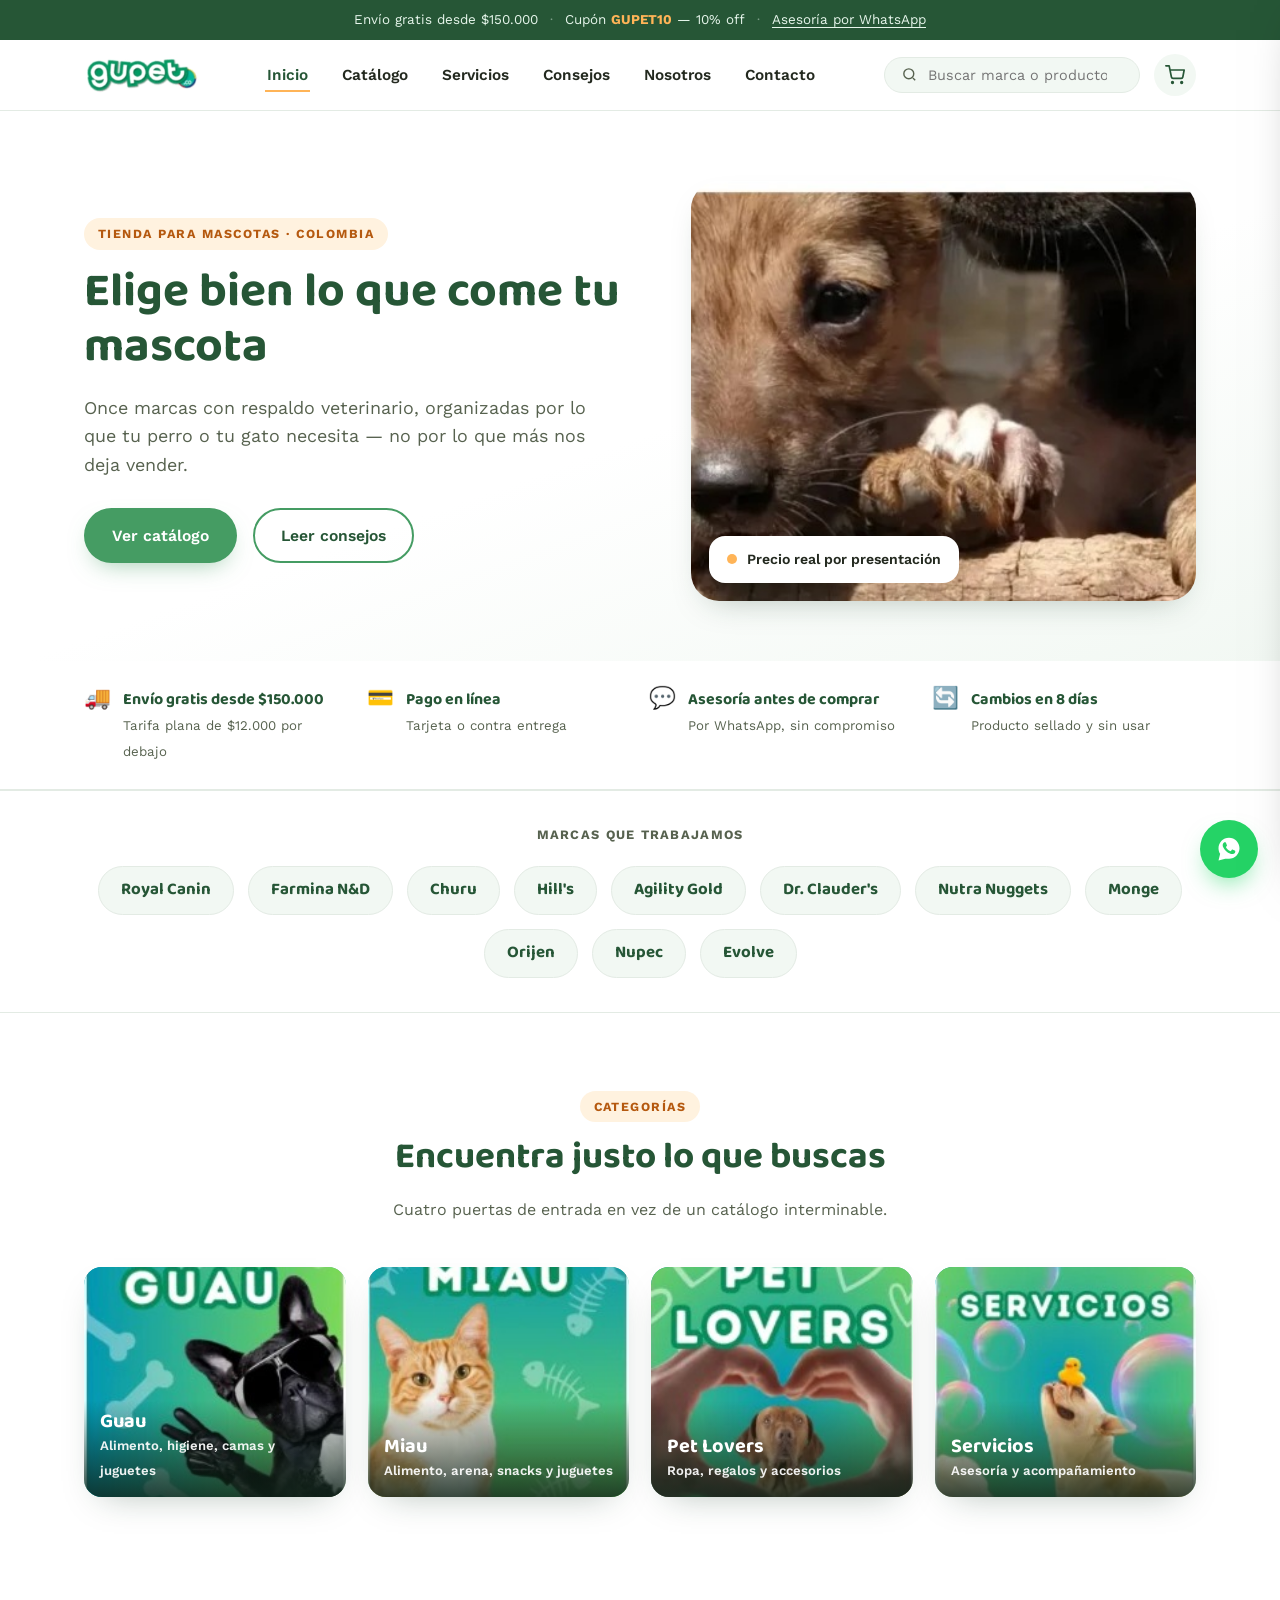
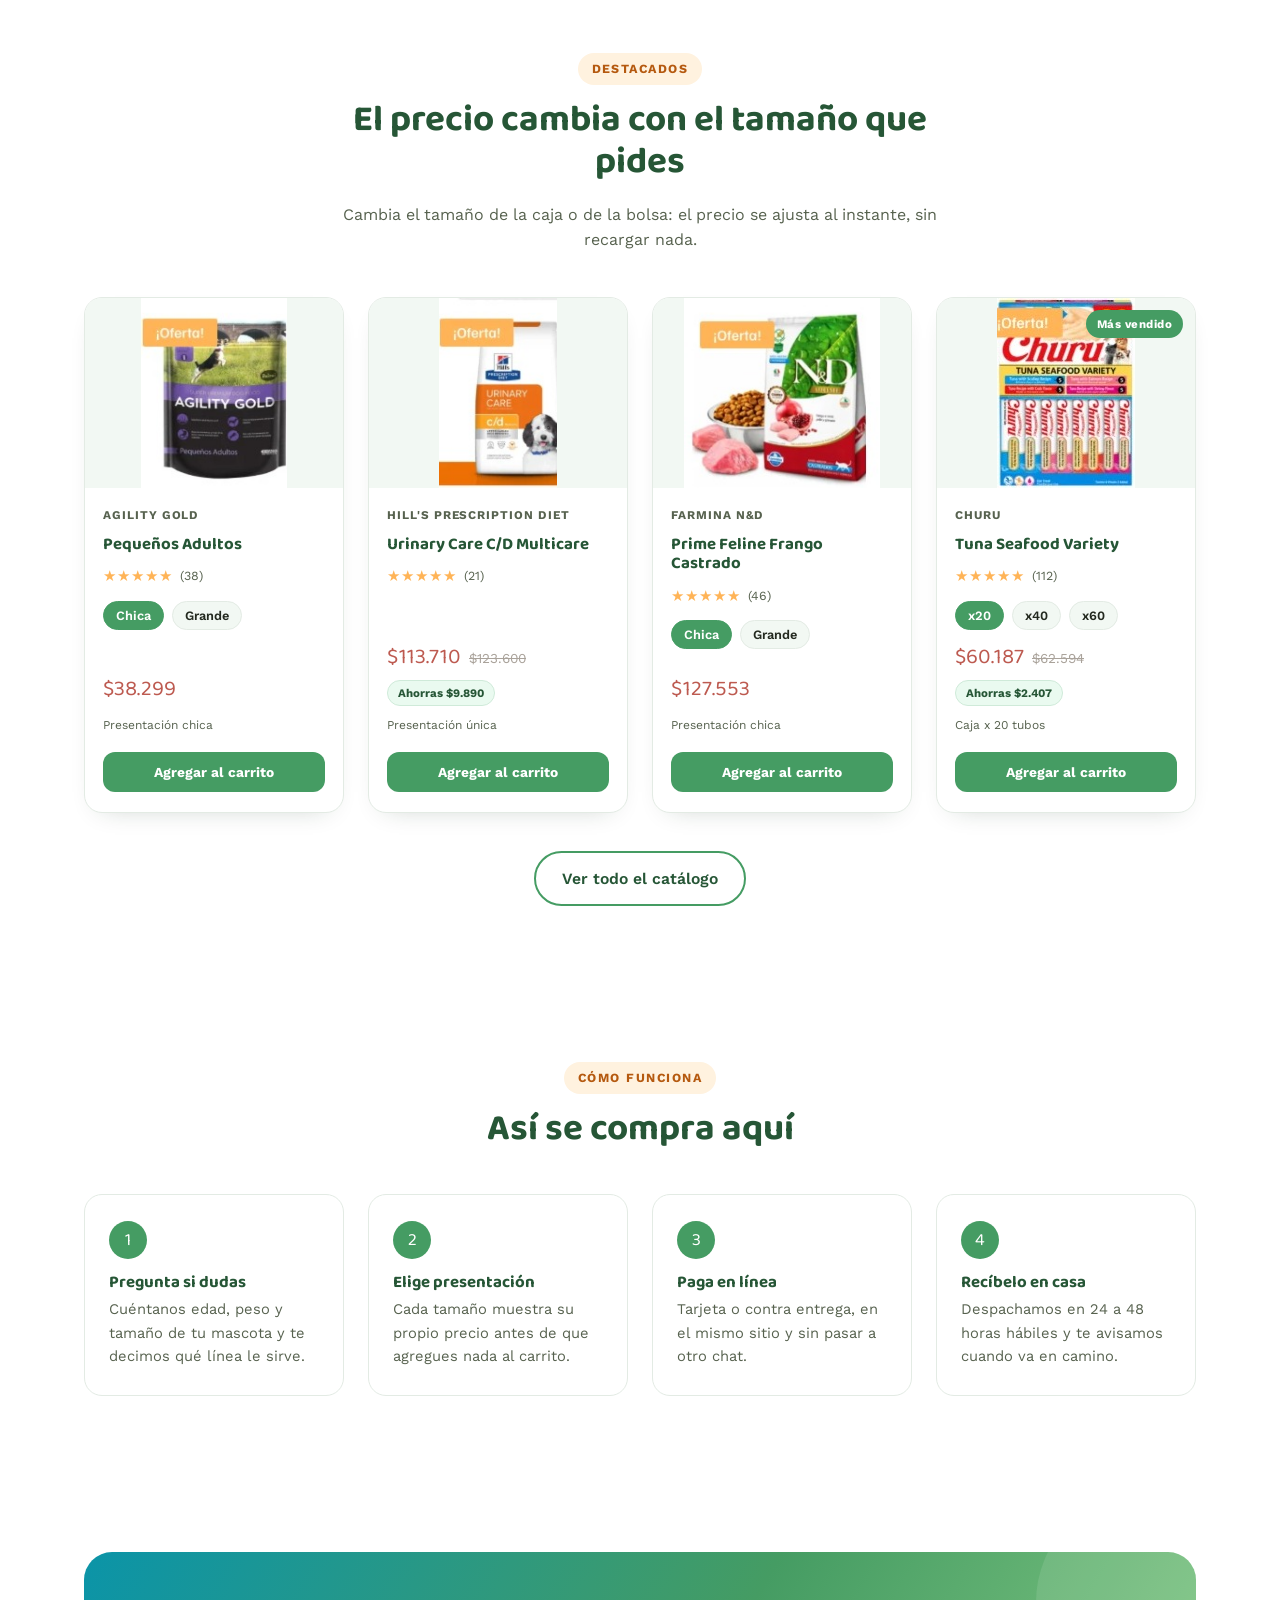
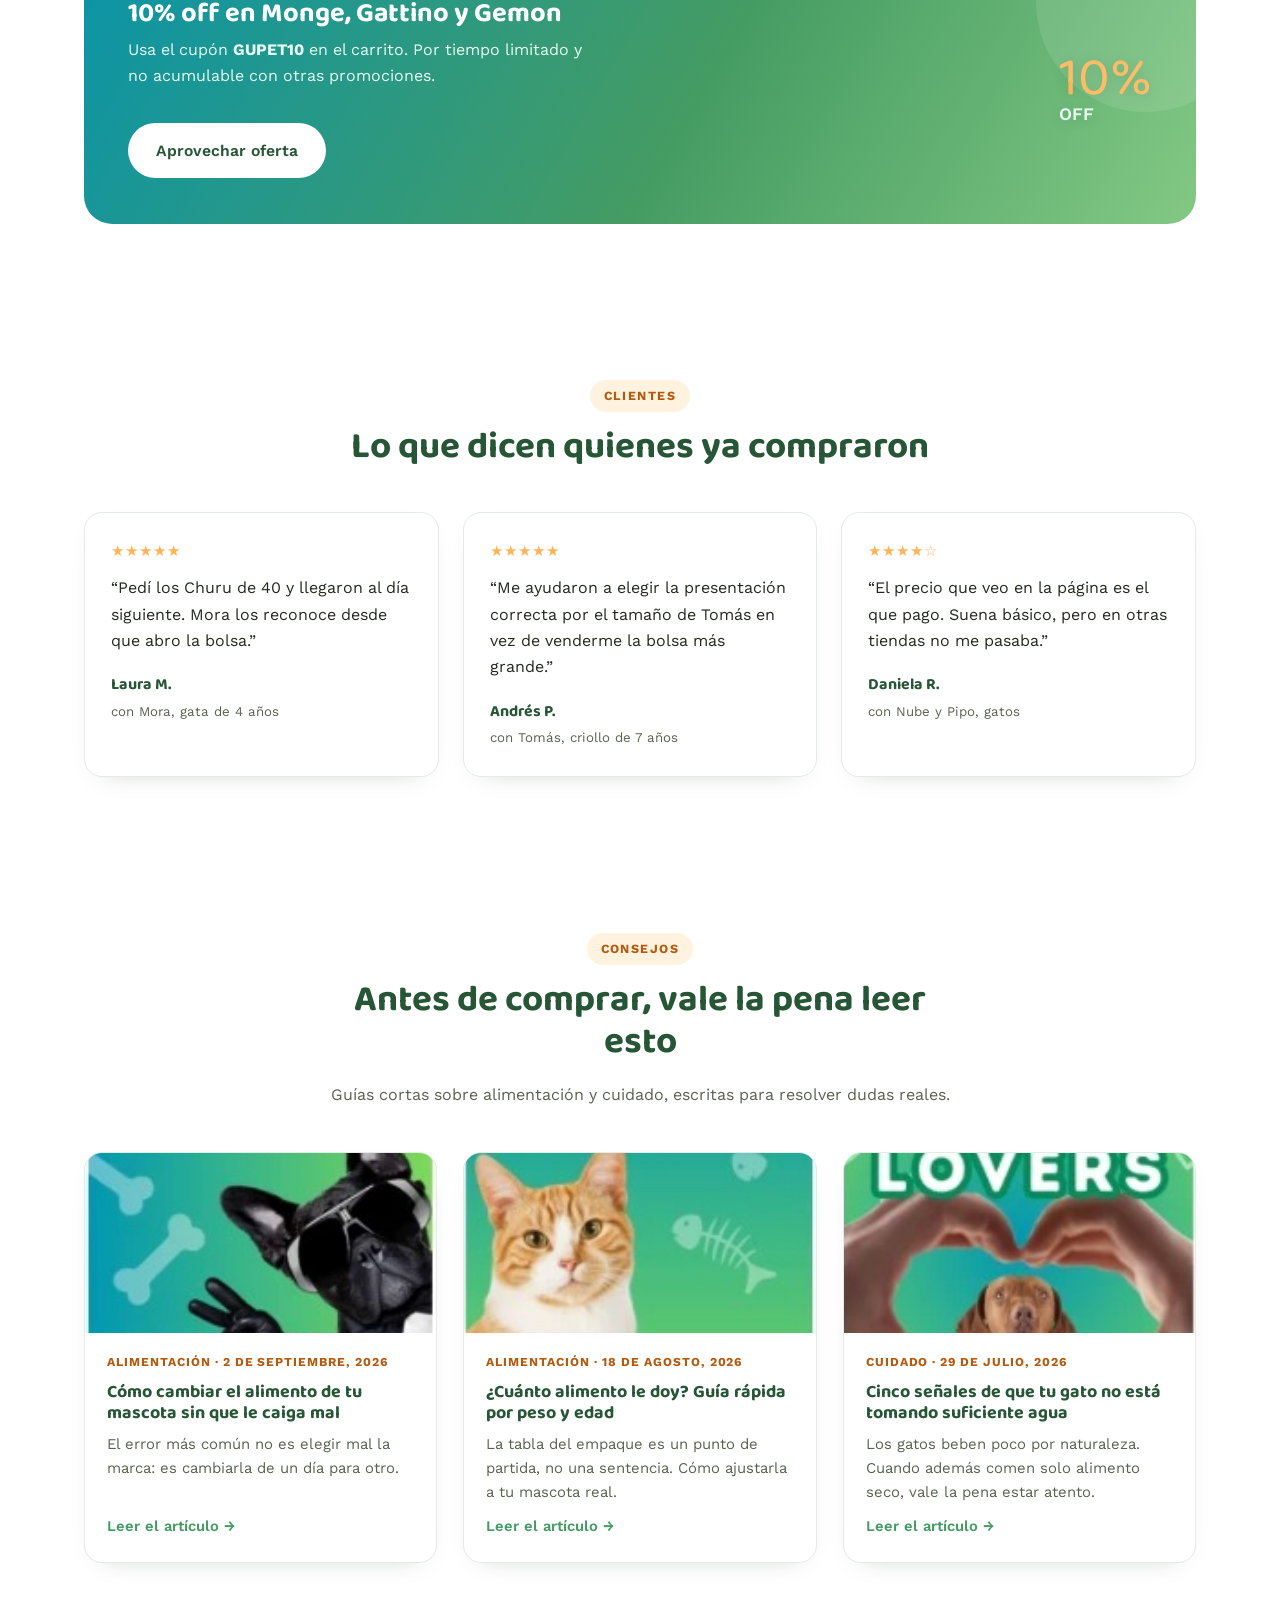
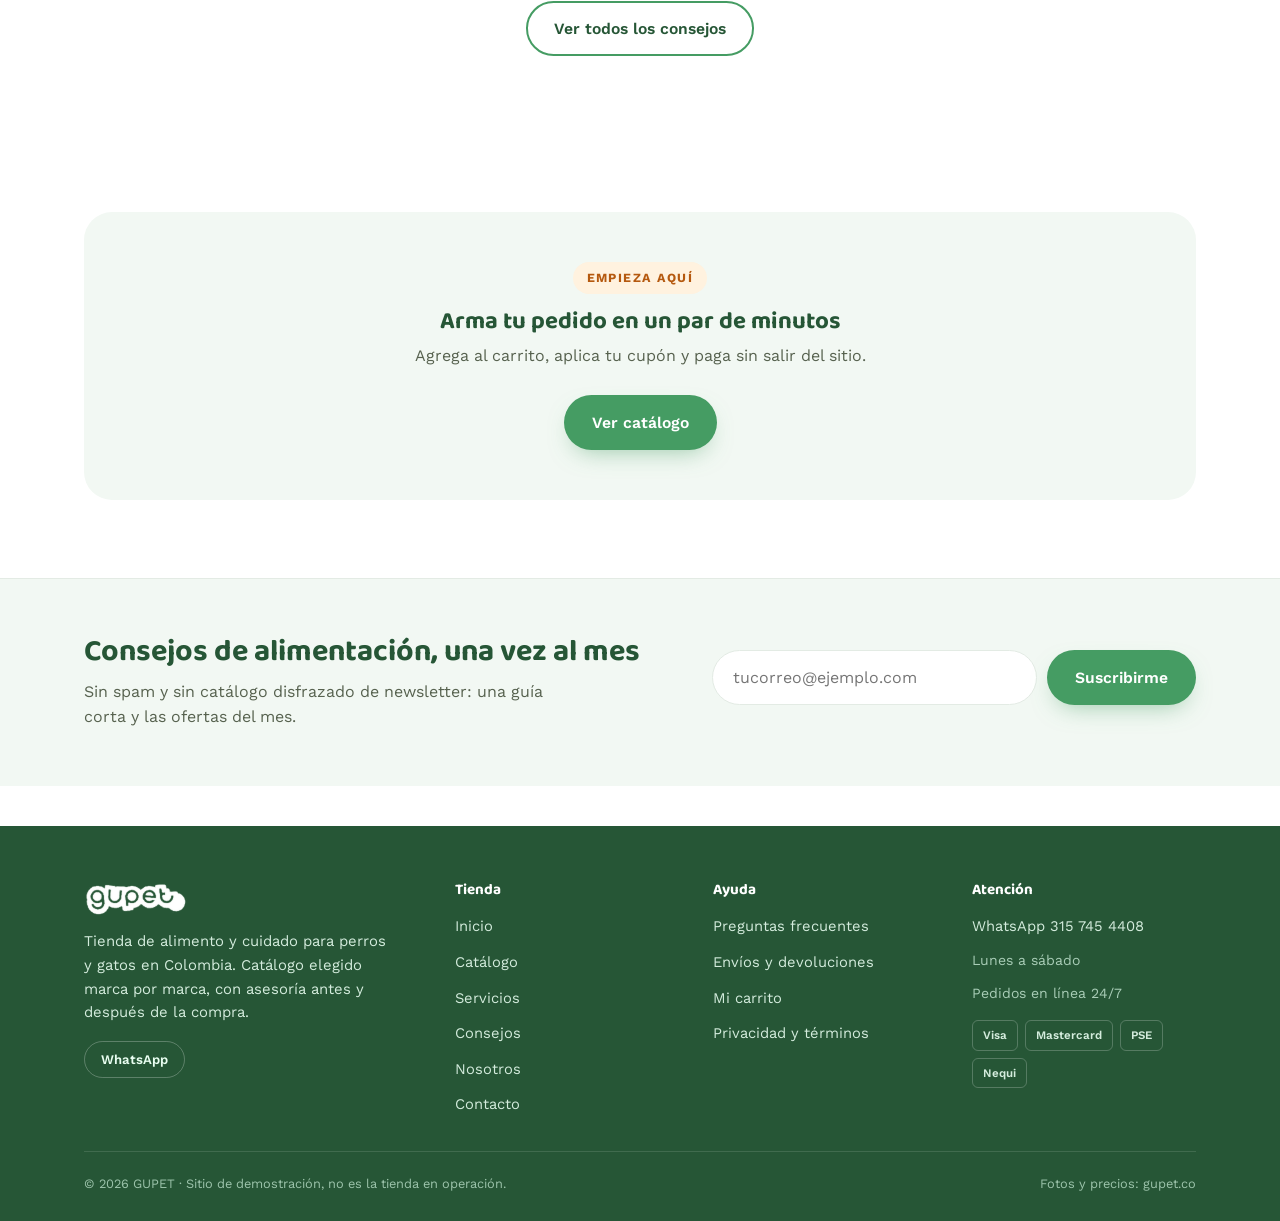
==== commit 1ffe6c82: "Reescribir titulares repetidos y quitar las cifras duplicadas del hero "Lo mejor para tu mejor amigo" ====
--- a/index.html
+++ b/index.html
@@ -41,16 +41,11 @@
   <div class="container hero-inner">
     <div>
       <span class="eyebrow">Tienda para mascotas · Colombia</span>
-      <h1>Lo mejor para tu mejor amigo</h1>
-      <p class="lead">Alimento, higiene y accesorios de marcas con respaldo veterinario, elegidos uno por uno por gente que también tiene mascota en casa.</p>
+      <h1>Elige bien lo que come tu mascota</h1>
+      <p class="lead">Once marcas con respaldo veterinario, organizadas por lo que tu perro o tu gato necesita — no por lo que más nos deja vender.</p>
       <div class="hero-actions">
         <a href="catalogo.html" class="btn btn-primary">Ver catálogo</a>
         <a href="consejos.html" class="btn btn-outline">Leer consejos</a>
-      </div>
-      <div class="hero-stats">
-        <div><strong>11</strong><span>marcas en catálogo</span></div>
-        <div><strong>24–48 h</strong><span>despacho hábil</span></div>
-        <div><strong>Gratis</strong><span>envío desde $150.000</span></div>
       </div>
     </div>
     <div class="hero-media">
@@ -93,7 +88,7 @@
   <div class="container">
     <div class="section-head">
       <span class="eyebrow">Destacados</span>
-      <h2>Elige la presentación y mira el precio real</h2>
+      <h2>El precio cambia con el tamaño que pides</h2>
       <p>Cambia el tamaño de la caja o de la bolsa: el precio se ajusta al instante, sin recargar nada.</p>
     </div>
     <div class="product-grid" data-home-products></div>
@@ -107,7 +102,7 @@
   <div class="container">
     <div class="section-head">
       <span class="eyebrow">Cómo funciona</span>
-      <h2>De la duda al pedido en cuatro pasos</h2>
+      <h2>Así se compra aquí</h2>
     </div>
     <div class="steps-grid">
       <div class="step-card"><h3>Pregunta si dudas</h3><p>Cuéntanos edad, peso y tamaño de tu mascota y te decimos qué línea le sirve.</p></div>
--- a/style.css
+++ b/style.css
@@ -218,20 +218,6 @@
   max-width: 46ch;
 }
 .hero-actions { display: flex; gap: 16px; flex-wrap: wrap; margin-top: 28px; }
-
-.hero-stats {
-  display: flex;
-  gap: 30px;
-  margin-top: 40px;
-  flex-wrap: wrap;
-}
-.hero-stats div strong {
-  display: block;
-  font-family: 'Baloo 2', sans-serif;
-  font-size: 1.4rem;
-  color: var(--green);
-}
-.hero-stats div span { font-size: .85rem; color: var(--ink-soft); }
 
 .hero-media {
   position: relative;
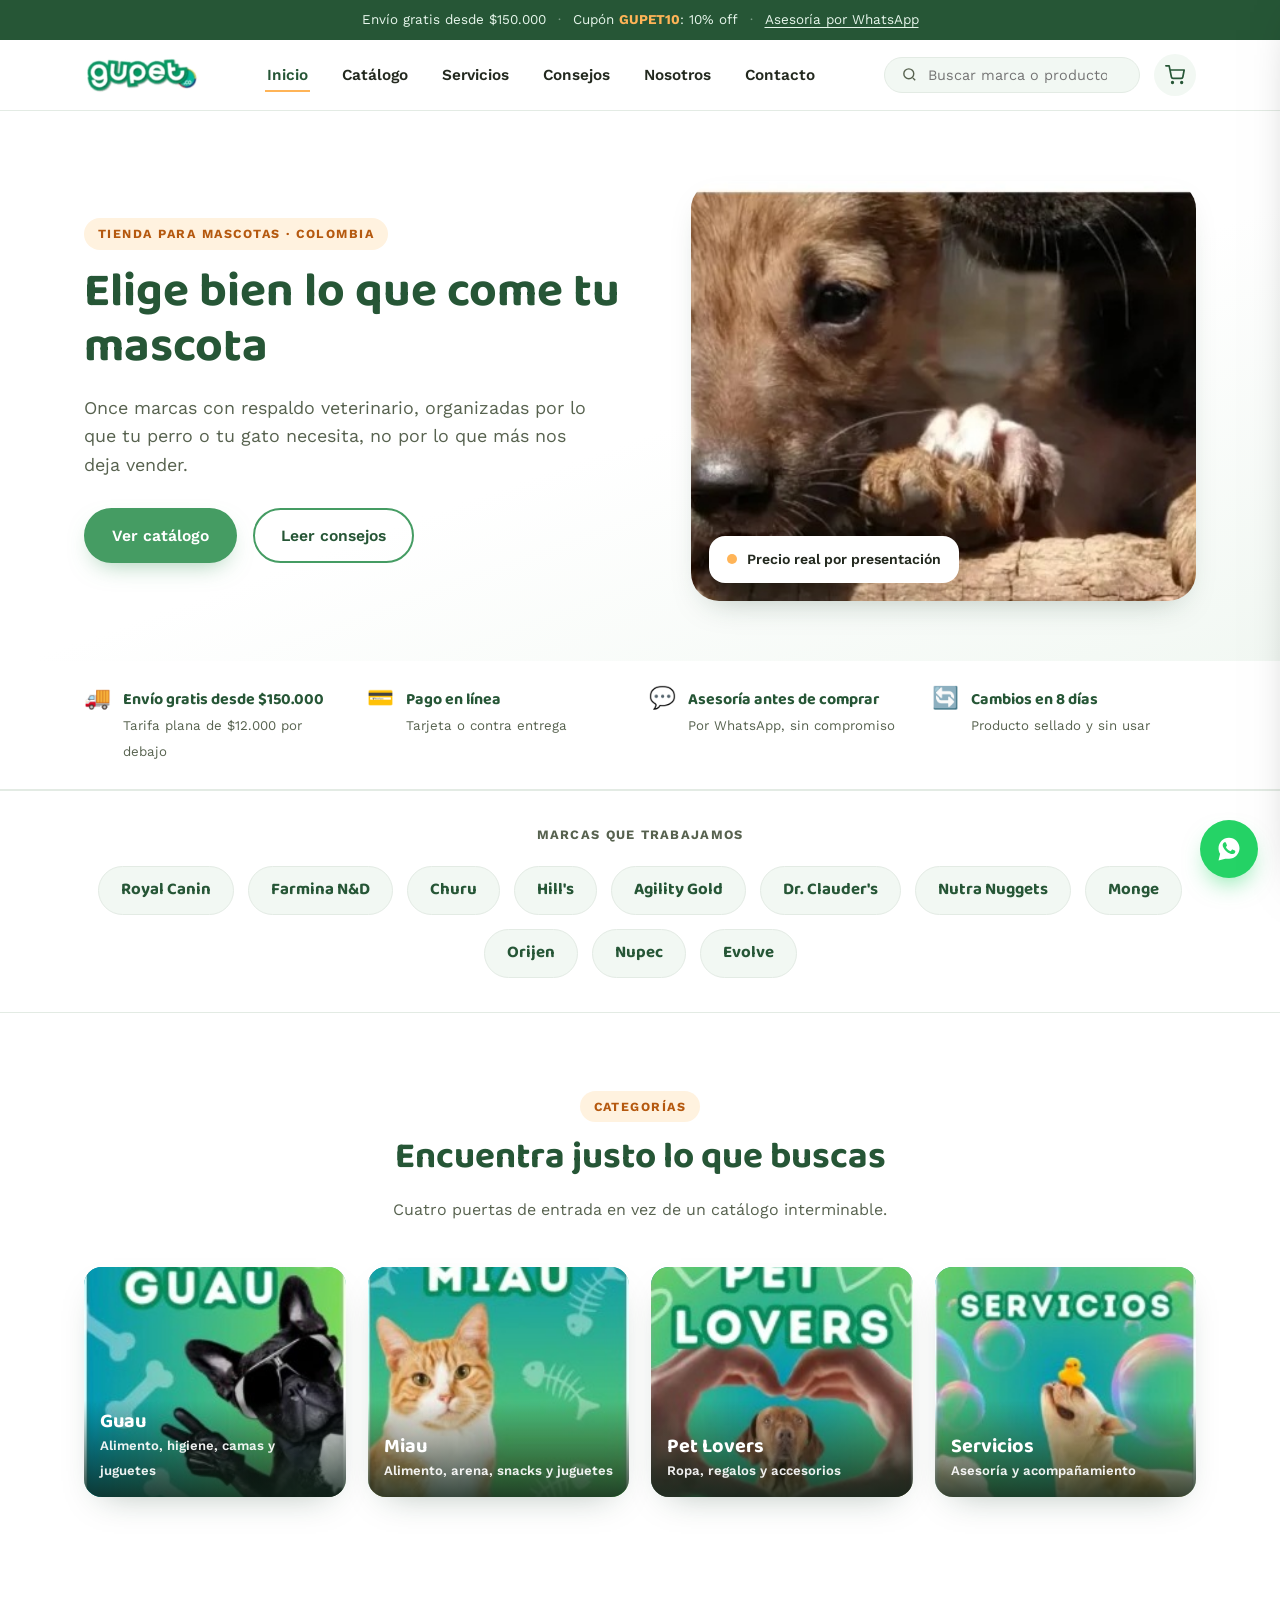
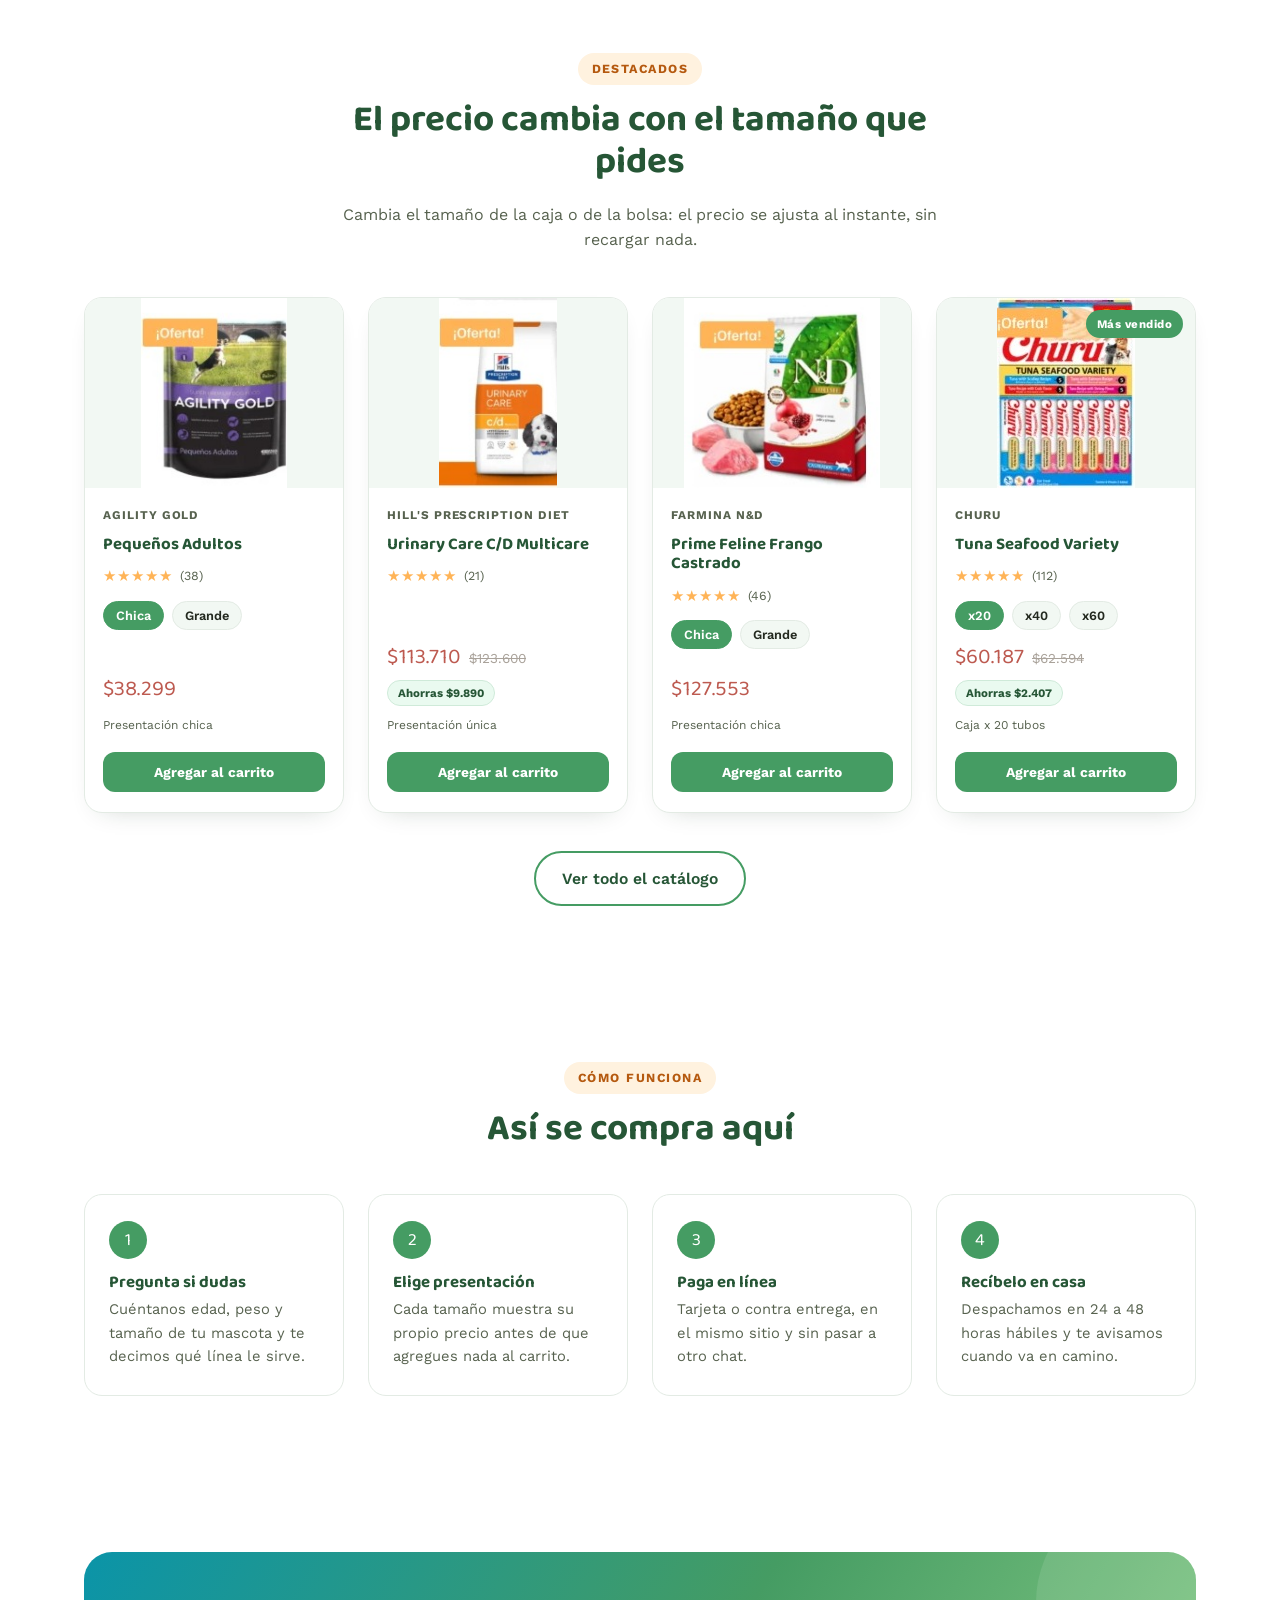
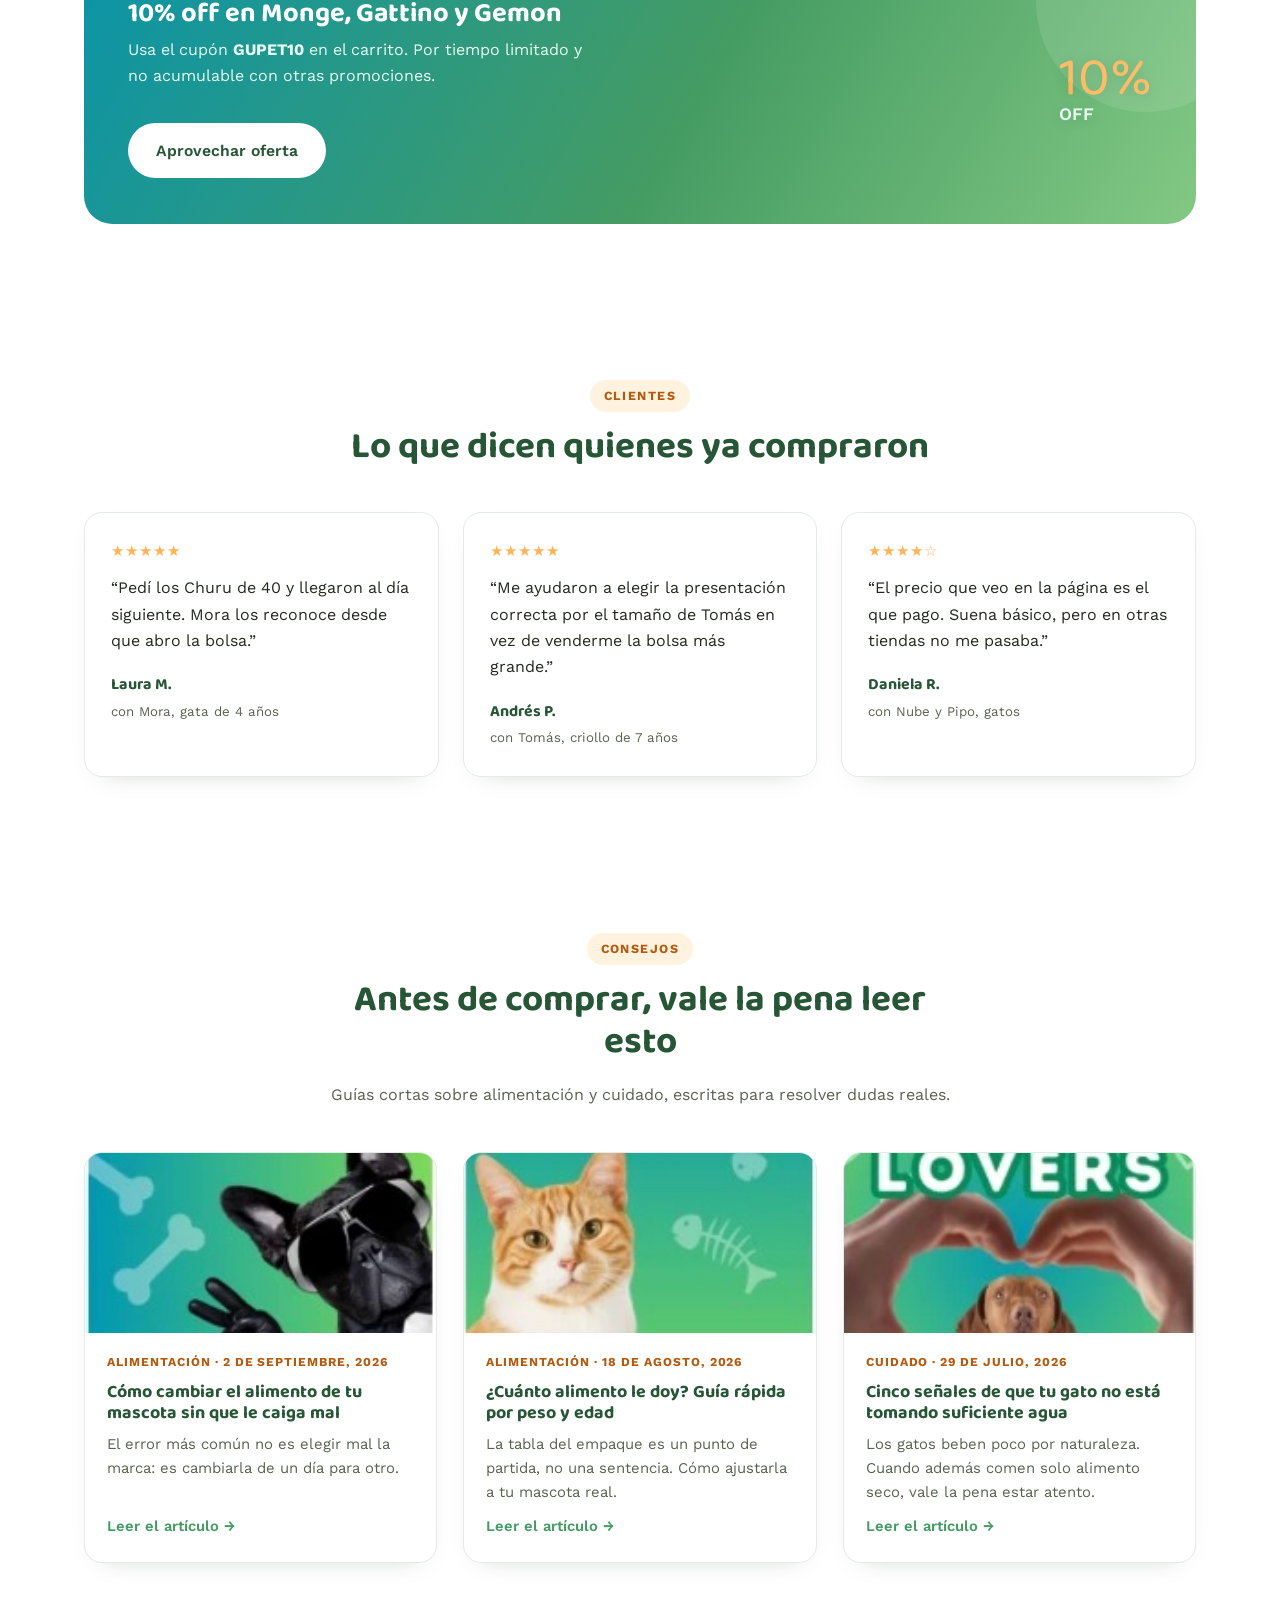
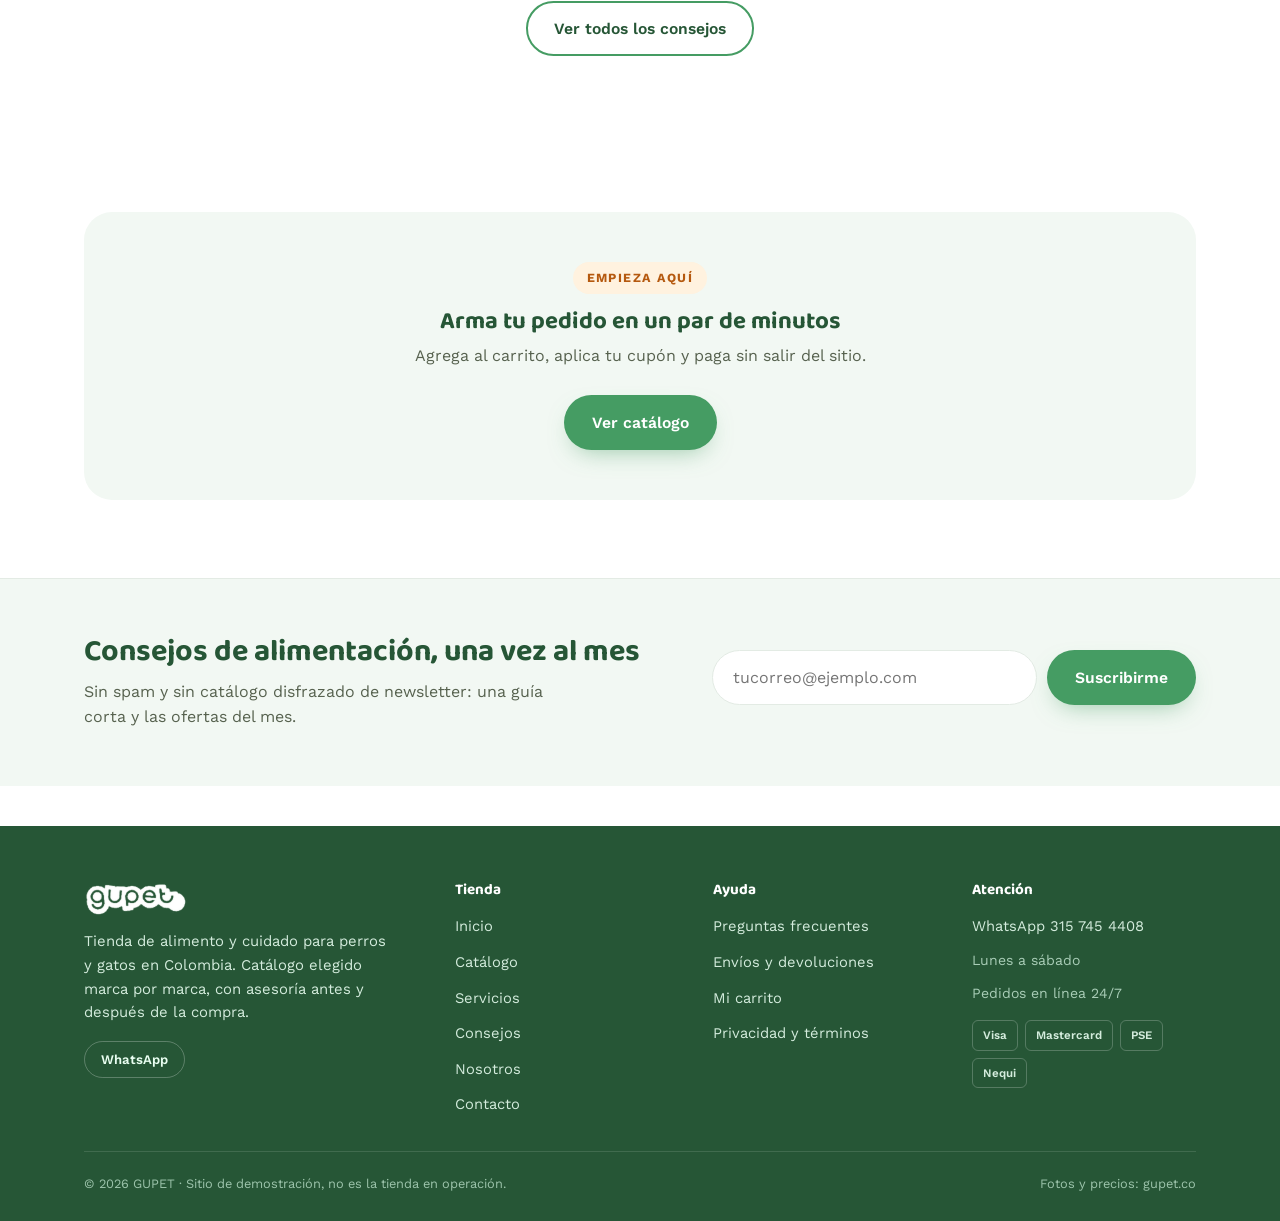
==== commit 093a8bb9: "Eliminar todas las rayas (em dash) del sitio Se reemplazaron las 53 rayas por el signo que correspon" ====
--- a/index.html
+++ b/index.html
@@ -3,12 +3,12 @@
 <head>
 <meta charset="UTF-8">
 <meta name="viewport" content="width=device-width, initial-scale=1.0">
-<title>GUPET — Alimento y cuidado para perros y gatos</title>
+<title>GUPET: alimento y cuidado para perros y gatos</title>
 <meta name="description" content="Tienda en línea de alimento, higiene y accesorios para perros y gatos en Colombia. Marcas con respaldo veterinario, precio claro por presentación y pago en línea.">
 <meta name="theme-color" content="#459c63">
 <meta property="og:type" content="website">
 <meta property="og:site_name" content="GUPET">
-<meta property="og:title" content="GUPET — Alimento y cuidado para perros y gatos">
+<meta property="og:title" content="GUPET: alimento y cuidado para perros y gatos">
 <meta property="og:description" content="Tienda en línea de alimento, higiene y accesorios para perros y gatos en Colombia. Marcas con respaldo veterinario, precio claro por presentación y pago en línea.">
 <meta property="og:image" content="img/hero-puppy.jpg">
 <meta property="og:locale" content="es_CO">
@@ -42,7 +42,7 @@
     <div>
       <span class="eyebrow">Tienda para mascotas · Colombia</span>
       <h1>Elige bien lo que come tu mascota</h1>
-      <p class="lead">Once marcas con respaldo veterinario, organizadas por lo que tu perro o tu gato necesita — no por lo que más nos deja vender.</p>
+      <p class="lead">Once marcas con respaldo veterinario, organizadas por lo que tu perro o tu gato necesita, no por lo que más nos deja vender.</p>
       <div class="hero-actions">
         <a href="catalogo.html" class="btn btn-primary">Ver catálogo</a>
         <a href="consejos.html" class="btn btn-outline">Leer consejos</a>
--- a/style.css
+++ b/style.css
@@ -1,4 +1,4 @@
-/* GUPET — demo de rediseño
+/* GUPET: demo de rediseño
    Paleta tomada de la marca real: verde #459c63 (header/nav), degradé
    teal→lima de las tarjetas de categoría, ámbar de "¡Oferta!" y rojo de precio.
    Tipografía: Baloo 2 (titulares, redondeada y cercana) + Work Sans (texto). */
